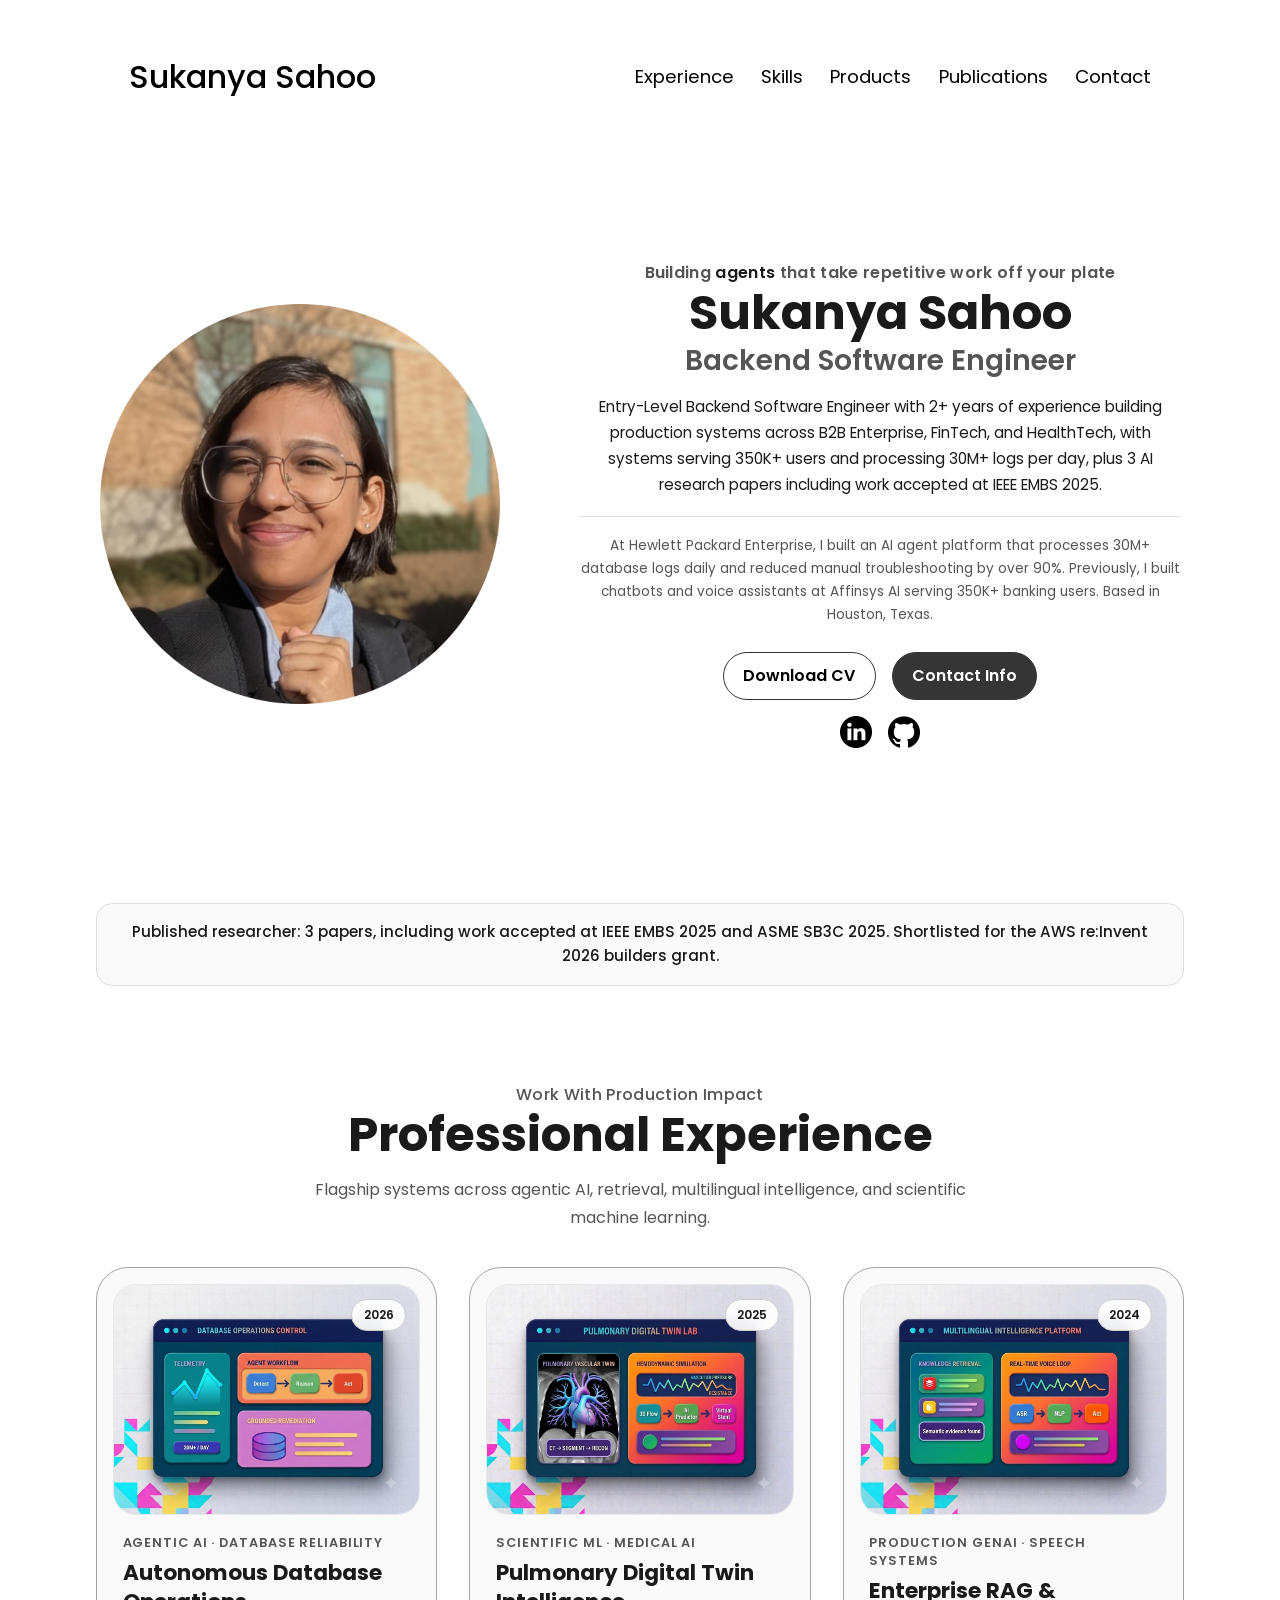
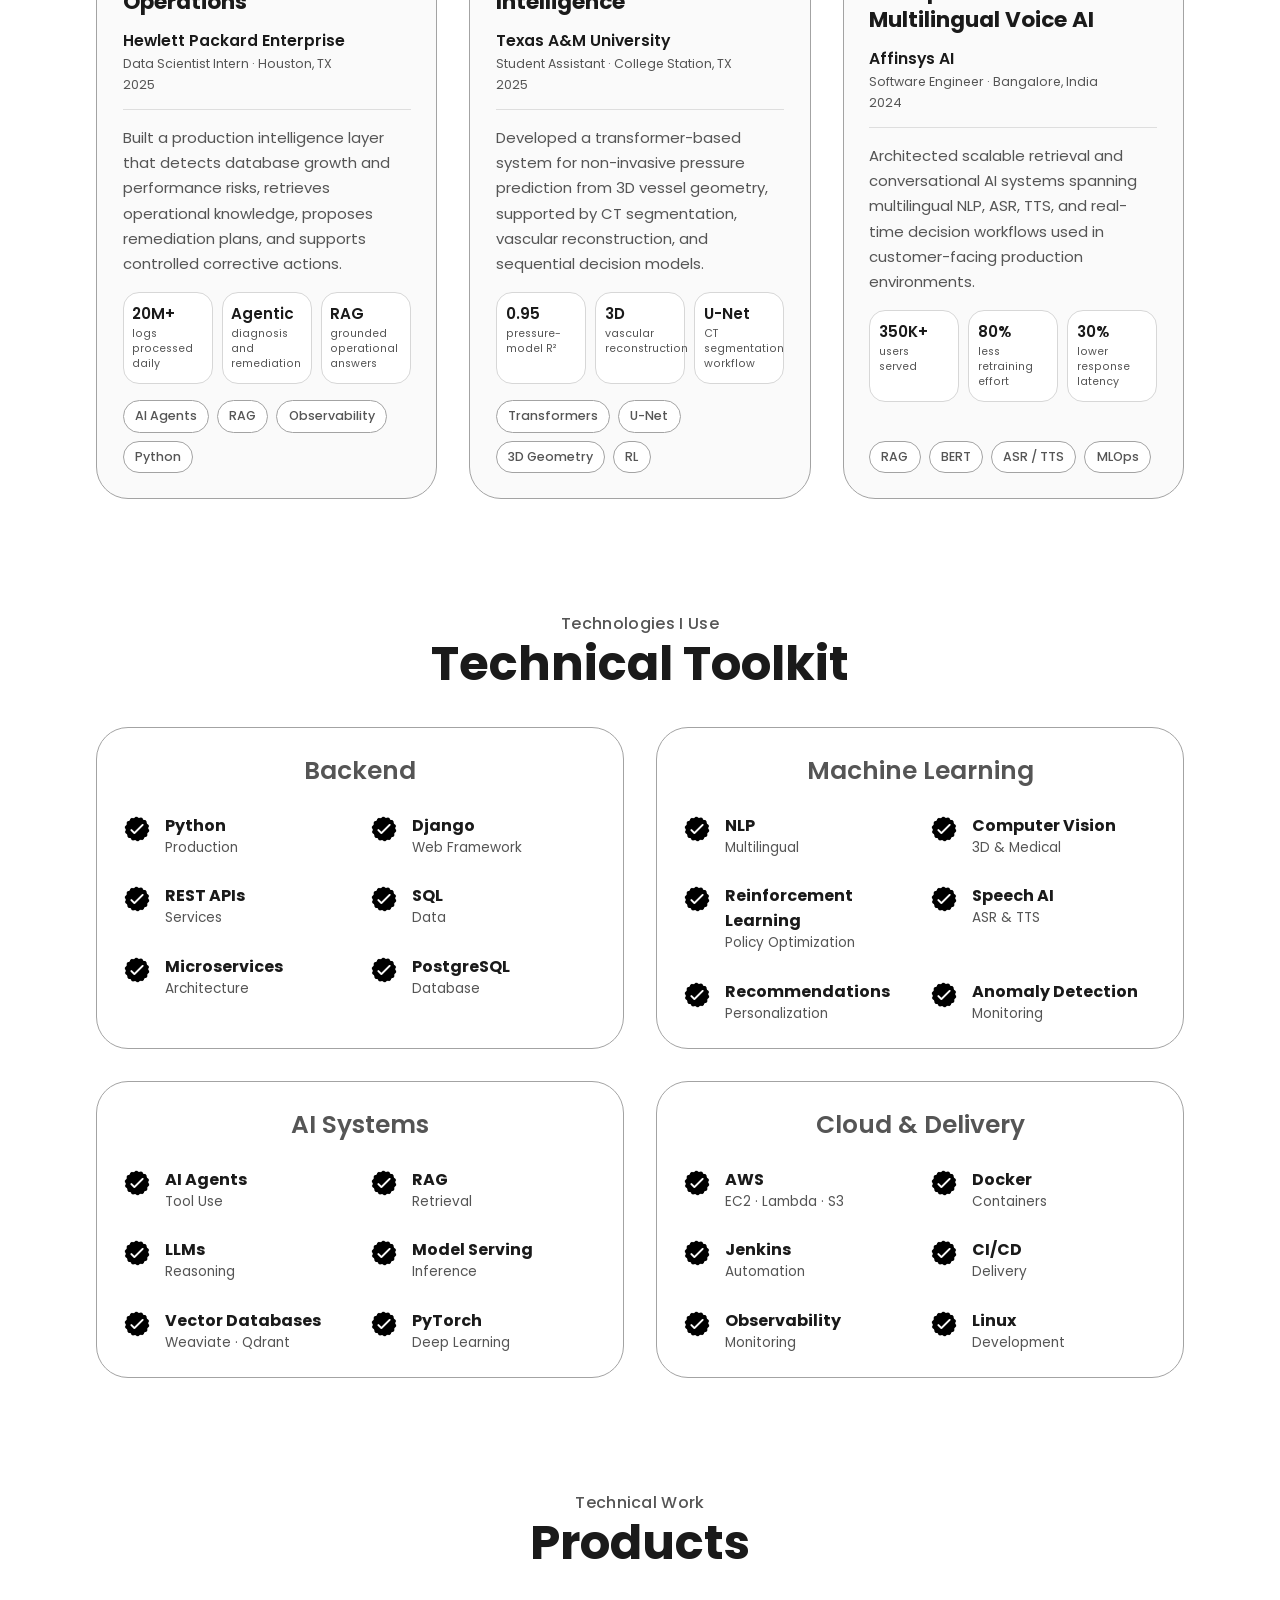
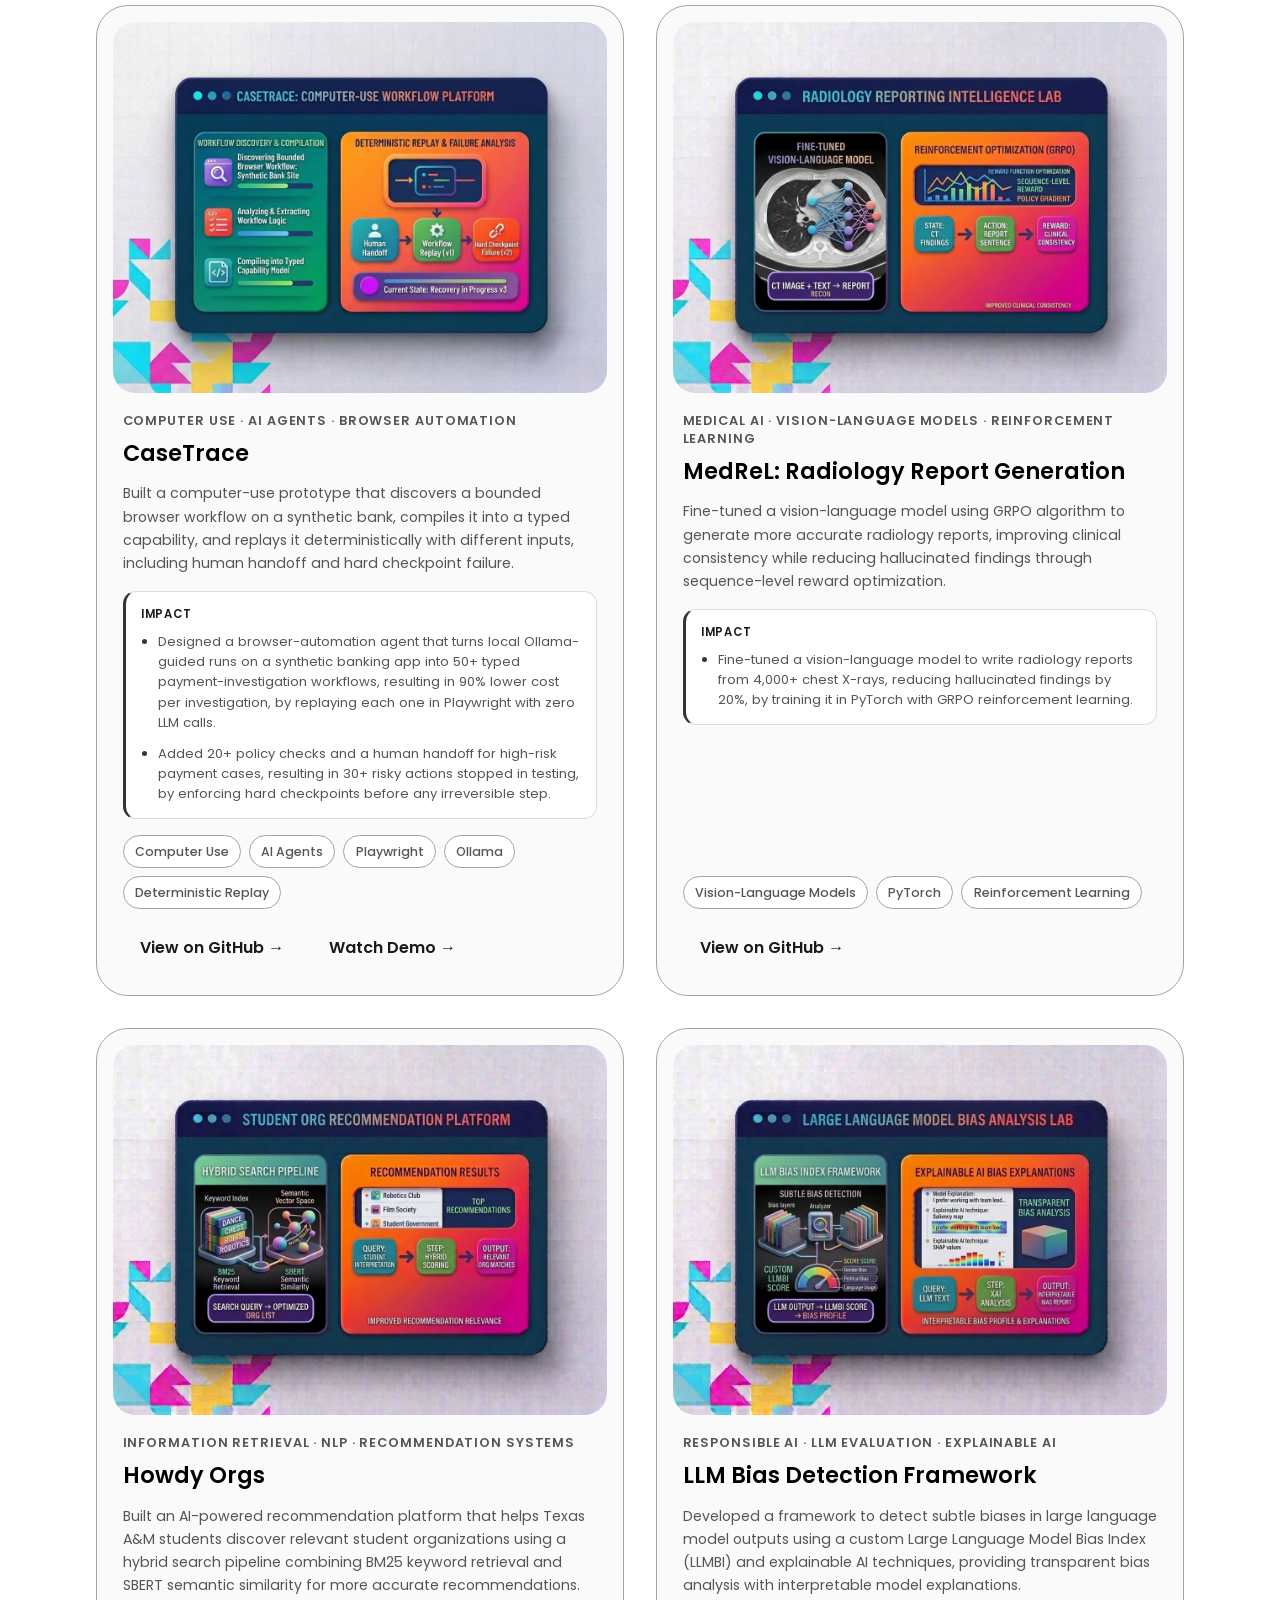
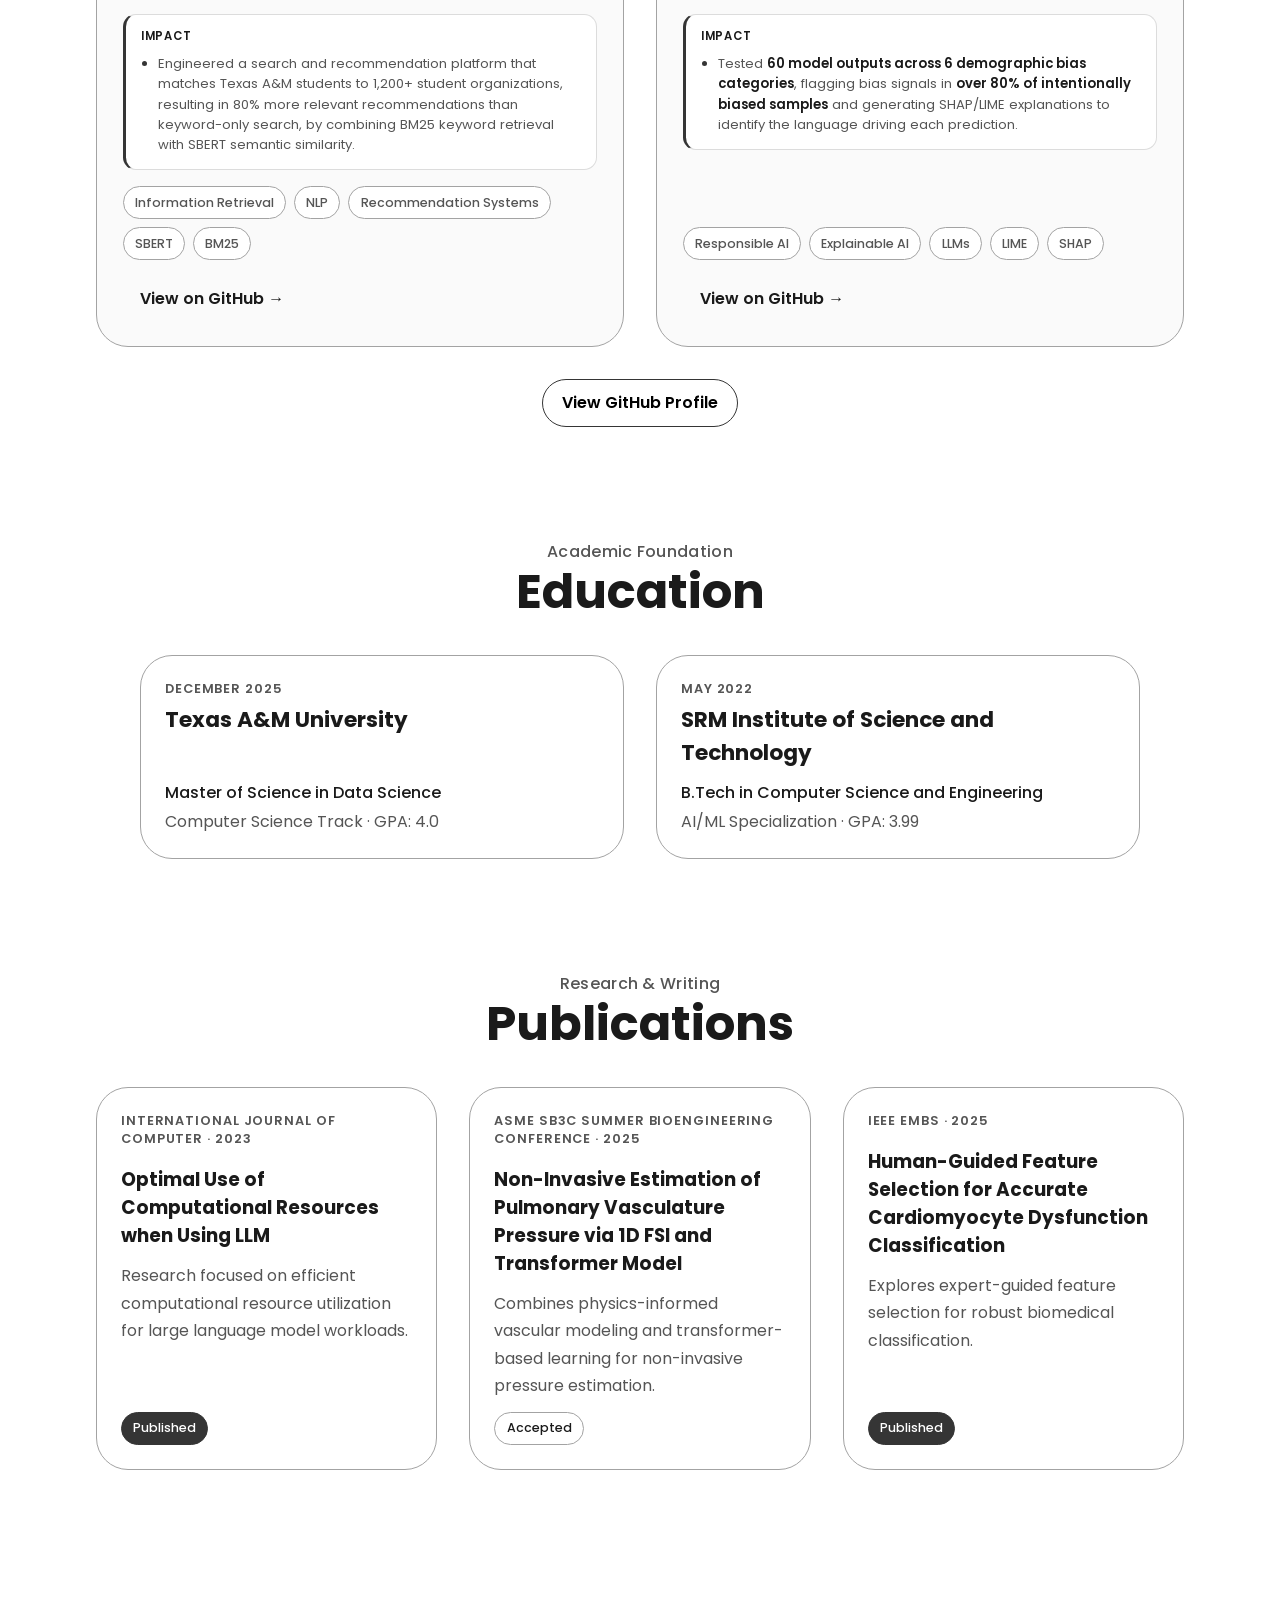
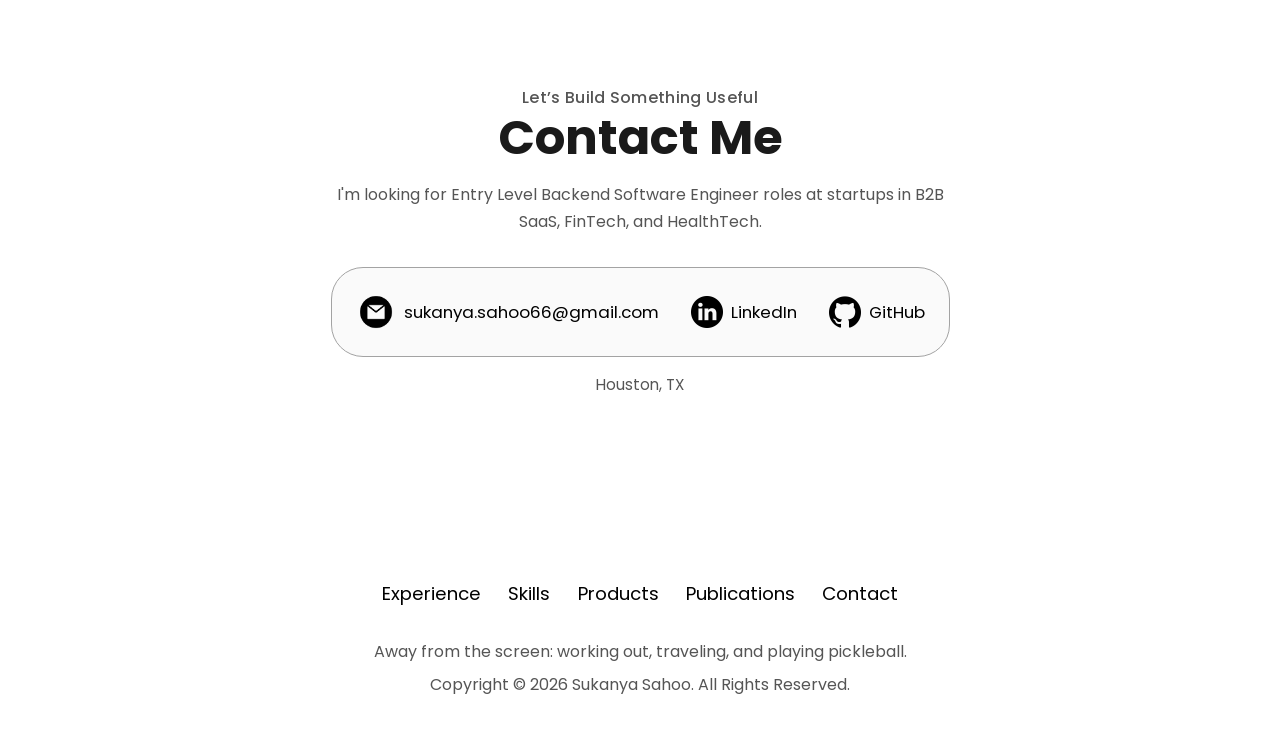
==== index.html @ 835f22d2 "chore: fixed alignment" ====
<!DOCTYPE html>
<html lang="en">
  <head>
    <meta charset="UTF-8" />
    <meta http-equiv="X-UA-Compatible" content="IE=edge" />
    <meta name="viewport" content="width=device-width, initial-scale=1.0" />
    <meta
      name="description"
      content="Sukanya Sahoo is a software and AI engineer building production machine learning, generative AI, speech, and data systems."
    />
    <title>Sukanya Sahoo | AI/ML Engineer</title>
    <link rel="stylesheet" href="style.css" />
    <link rel="stylesheet" href="mediaqueries.css" />
  </head>
  <body>
    <nav id="desktop-nav" aria-label="Primary navigation">
      <a class="logo" href="#profile" aria-label="Go to top">Sukanya Sahoo</a>
      <div>
        <ul class="nav-links">
          <li><a href="#experience">Experience</a></li>
          <li><a href="#skills">Skills</a></li>
          <li><a href="#products">Products</a></li>
          <li><a href="#publications">Publications</a></li>
          <li><a href="#contact">Contact</a></li>
        </ul>
      </div>
    </nav>

    <nav id="hamburger-nav" aria-label="Mobile navigation">
      <a class="logo" href="#profile" aria-label="Go to top">Sukanya Sahoo</a>
      <div class="hamburger-menu">
        <button
          class="hamburger-icon"
          type="button"
          onclick="toggleMenu()"
          aria-label="Toggle navigation menu"
          aria-expanded="false"
        >
          <span></span>
          <span></span>
          <span></span>
        </button>
        <ul class="menu-links">
          <li><a href="#experience" onclick="toggleMenu()">Experience</a></li>
          <li><a href="#skills" onclick="toggleMenu()">Skills</a></li>
          <li><a href="#products" onclick="toggleMenu()">Products</a></li>
          <li><a href="#publications" onclick="toggleMenu()">Publications</a></li>
          <li><a href="#contact" onclick="toggleMenu()">Contact</a></li>
        </ul>
      </div>
    </nav>

    <main>
      <section id="profile">
        <div class="section__pic-container hero-art-container">
          <img
            src="./assets/profile-visual.png"
            alt="Abstract software and artificial intelligence illustration"
            class="hero-art"
          />
        </div>
        <div class="section__text">
          <p class="section__text__p1">Building <strong>agents</strong> that take repetitive work off your plate</p>
          <h1 class="title">Sukanya Sahoo</h1>
          <p class="section__text__p2">Backend Software Engineer</p>
          <p class="hero-summary">
            Entry-Level Backend Software Engineer with 2+ years of experience 
            building production systems across B2B Enterprise, FinTech, and HealthTech, 
            with systems serving 350K+ users and processing 30M+ logs per day, 
            plus 3 AI research papers including work accepted at IEEE EMBS 2025.
          </p>
          <p class="hero-highlight">
            At Hewlett Packard Enterprise, I built an AI agent platform that
            processes 30M+ database logs daily and reduced manual troubleshooting
            by over 90%. Previously, I built chatbots and voice assistants at
            Affinsys AI serving 350K+ banking users. Based in Houston, Texas.
          </p>

          <div class="btn-container">
            <a class="btn btn-color-2" href="./Sukanya_Sahoo.md" download>Download CV</a>
            <a class="btn btn-color-1" href="#contact">Contact Info</a>
          </div>
          <div id="socials-container">
            <a
              href="https://www.linkedin.com/in/sukanya-sahoo"
              target="_blank"
              rel="noreferrer"
              aria-label="LinkedIn profile"
            >
              <img
                src="./assets/linkedin.png"
                alt=""
                class="icon"
              />
            </a>
            <a
              href="https://github.com/Sukanya41455"
              target="_blank"
              rel="noreferrer"
              aria-label="GitHub profile"
            >
              <img src="./assets/github.png" alt="" class="icon" />
            </a>
          </div>
        </div>
      </section>

      <a class="credibility-strip" href="#publications">
        Published researcher: 3 papers, including work accepted at IEEE EMBS 2025 and ASME SB3C 2025. Shortlisted for the AWS re:Invent 2026 builders grant.
      </a>

      <section id="experience" class="content-section">
        <p class="section__text__p1">Work With Production Impact</p>
        <h2 class="title">Professional Experience</h2>
        <p class="section-lead">
          Flagship systems across agentic AI, retrieval, multilingual intelligence,
          and scientific machine learning.
        </p>

        <div class="experience-grid">
          <article class="details-container color-container experience-showcase-card">
            <div class="experience-image-wrap">
              <img
                src="./assets/experience-agentic-ops.png"
                alt="Agentic database operations and observability illustration"
                class="experience-img"
              />
              <span class="experience-year">2026</span>
            </div>
            <div class="experience-card-content">
              <p class="eyebrow">Agentic AI · Database Reliability</p>
              <h3 class="experience-feature-title">Autonomous Database Operations</h3>
              <div class="role-line">
                <strong>Hewlett Packard Enterprise</strong>
                <span>Data Scientist Intern · Houston, TX</span>
                <span>2025</span>
              </div>
              <p class="experience-description">
                Built a production intelligence layer that detects database growth
                and performance risks, retrieves operational knowledge, proposes
                remediation plans, and supports controlled corrective actions.
              </p>
              <div class="metric-grid" aria-label="Key outcomes">
                <div><strong>20M+</strong><span>logs processed daily</span></div>
                <div><strong>Agentic</strong><span>diagnosis and remediation</span></div>
                <div><strong>RAG</strong><span>grounded operational answers</span></div>
              </div>
              <div class="tag-list experience-tags">
                <span>AI Agents</span><span>RAG</span><span>Observability</span><span>Python</span>
              </div>
            </div>
          </article>

          <article class="details-container color-container experience-showcase-card">
            <div class="experience-image-wrap">
              <img
                src="./assets/experience-medical-ai.png"
                alt="Transformer-based medical AI and vascular modeling illustration"
                class="experience-img"
              />
              <span class="experience-year">2025</span>
            </div>
            <div class="experience-card-content">
              <p class="eyebrow">Scientific ML · Medical AI</p>
              <h3 class="experience-feature-title">Pulmonary Digital Twin Intelligence</h3>
              <div class="role-line">
                <strong>Texas A&amp;M University</strong>
                <span>Student Assistant · College Station, TX</span>
                <span>2025</span>
              </div>
              <p class="experience-description">
                Developed a transformer-based system for non-invasive pressure
                prediction from 3D vessel geometry, supported by CT segmentation,
                vascular reconstruction, and sequential decision models.
              </p>
              <div class="metric-grid" aria-label="Key outcomes">
                <div><strong>0.95</strong><span>pressure-model R²</span></div>
                <div><strong>3D</strong><span>vascular reconstruction</span></div>
                <div><strong>U-Net</strong><span>CT segmentation workflow</span></div>
              </div>
              <div class="tag-list experience-tags">
                <span>Transformers</span><span>U-Net</span><span>3D Geometry</span><span>RL</span>
              </div>
            </div>
          </article>

          <article class="details-container color-container experience-showcase-card">
            <div class="experience-image-wrap">
              <img
                src="./assets/experience-rag-voice.png"
                alt="Enterprise retrieval and multilingual voice AI illustration"
                class="experience-img"
              />
              <span class="experience-year">2024</span>
            </div>
            <div class="experience-card-content">
              <p class="eyebrow">Production GenAI · Speech Systems</p>
              <h3 class="experience-feature-title">Enterprise RAG &amp; Multilingual Voice AI</h3>
              <div class="role-line">
                <strong>Affinsys AI</strong>
                <span>Software Engineer · Bangalore, India</span>
                <span>2024</span>
              </div>
              <p class="experience-description">
                Architected scalable retrieval and conversational AI systems spanning
                multilingual NLP, ASR, TTS, and real-time decision workflows used in
                customer-facing production environments.
              </p>
              <div class="metric-grid" aria-label="Key outcomes">
                <div><strong>350K+</strong><span>users served</span></div>
                <div><strong>80%</strong><span>less retraining effort</span></div>
                <div><strong>30%</strong><span>lower response latency</span></div>
              </div>
              <div class="tag-list experience-tags">
                <span>RAG</span><span>BERT</span><span>ASR / TTS</span><span>MLOps</span>
              </div>
            </div>
          </article>
        </div>
      </section>

      <section id="skills" class="content-section">
        <p class="section__text__p1">Technologies I Use</p>
        <h2 class="title">Technical Toolkit</h2>
        <div class="skills-grid">
          <div class="details-container skill-card">
            <h3 class="experience-sub-title">Backend</h3>
            <div class="article-container">
              <article><img src="./assets/checkmark.png" alt="" class="icon" /><div><h4>Python</h4><p>Production</p></div></article>
              <article><img src="./assets/checkmark.png" alt="" class="icon" /><div><h4>Django</h4><p>Web Framework</p></div></article>
              <article><img src="./assets/checkmark.png" alt="" class="icon" /><div><h4>REST APIs</h4><p>Services</p></div></article>
              <article><img src="./assets/checkmark.png" alt="" class="icon" /><div><h4>SQL</h4><p>Data</p></div></article>
              <article><img src="./assets/checkmark.png" alt="" class="icon" /><div><h4>Microservices</h4><p>Architecture</p></div></article>
              <article><img src="./assets/checkmark.png" alt="" class="icon" /><div><h4>PostgreSQL</h4><p>Database</p></div></article>
            </div>
          </div>

          <div class="details-container skill-card">
            <h3 class="experience-sub-title">Machine Learning</h3>
            <div class="article-container">
              <article><img src="./assets/checkmark.png" alt="" class="icon" /><div><h4>NLP</h4><p>Multilingual</p></div></article>
              <article><img src="./assets/checkmark.png" alt="" class="icon" /><div><h4>Computer Vision</h4><p>3D &amp; Medical</p></div></article>
              <article><img src="./assets/checkmark.png" alt="" class="icon" /><div><h4>Reinforcement Learning</h4><p>Policy Optimization</p></div></article>
              <article><img src="./assets/checkmark.png" alt="" class="icon" /><div><h4>Speech AI</h4><p>ASR &amp; TTS</p></div></article>
              <article><img src="./assets/checkmark.png" alt="" class="icon" /><div><h4>Recommendations</h4><p>Personalization</p></div></article>
              <article><img src="./assets/checkmark.png" alt="" class="icon" /><div><h4>Anomaly Detection</h4><p>Monitoring</p></div></article>
            </div>
          </div>

          <div class="details-container skill-card">
            <h3 class="experience-sub-title">AI Systems</h3>
            <div class="article-container">
              <article><img src="./assets/checkmark.png" alt="" class="icon" /><div><h4>AI Agents</h4><p>Tool Use</p></div></article>
              <article><img src="./assets/checkmark.png" alt="" class="icon" /><div><h4>RAG</h4><p>Retrieval</p></div></article>
              <article><img src="./assets/checkmark.png" alt="" class="icon" /><div><h4>LLMs</h4><p>Reasoning</p></div></article>
              <article><img src="./assets/checkmark.png" alt="" class="icon" /><div><h4>Model Serving</h4><p>Inference</p></div></article>
              <article><img src="./assets/checkmark.png" alt="" class="icon" /><div><h4>Vector Databases</h4><p>Weaviate &middot; Qdrant</p></div></article>
              <article><img src="./assets/checkmark.png" alt="" class="icon" /><div><h4>PyTorch</h4><p>Deep Learning</p></div></article>
            </div>
          </div>

          <div class="details-container skill-card">
            <h3 class="experience-sub-title">Cloud &amp; Delivery</h3>
            <div class="article-container">
              <article><img src="./assets/checkmark.png" alt="" class="icon" /><div><h4>AWS</h4><p>EC2 &middot; Lambda &middot; S3</p></div></article>
              <article><img src="./assets/checkmark.png" alt="" class="icon" /><div><h4>Docker</h4><p>Containers</p></div></article>
              <article><img src="./assets/checkmark.png" alt="" class="icon" /><div><h4>Jenkins</h4><p>Automation</p></div></article>
              <article><img src="./assets/checkmark.png" alt="" class="icon" /><div><h4>CI/CD</h4><p>Delivery</p></div></article>
              <article><img src="./assets/checkmark.png" alt="" class="icon" /><div><h4>Observability</h4><p>Monitoring</p></div></article>
              <article><img src="./assets/checkmark.png" alt="" class="icon" /><div><h4>Linux</h4><p>Development</p></div></article>
            </div>
          </div>
        </div>
      </section>

      <section id="products" class="content-section">
        <p class="section__text__p1">Technical Work</p>
        <h2 class="title">Products</h2>
        <div class="project-grid">
          <article class="details-container color-container project-card">
            <div class="project-image-wrap">
              <img
                src="./assets/project-casetrace.png"
                alt="CaseTrace computer-use discovery and deterministic replay"
                class="project-img"
              />
            </div>
            <div class="project-content">
              <p class="eyebrow">
                Computer Use · AI Agents · Browser Automation
              </p>

              <h3 class="experience-sub-title project-title">
                CaseTrace
              </h3>

              <p class="project-description">
                Built a computer-use prototype that discovers a bounded browser
                workflow on a synthetic bank, compiles it into a typed capability,
                and replays it deterministically with different inputs, including
                human handoff and hard checkpoint failure.
              </p>

              <div class="project-outcomes">
                <p class="project-outcomes-title">Impact</p>
                <ul>
                  <li class="project-outcome">
                    Designed a browser-automation agent that turns local Ollama-guided
                    runs on a synthetic banking app into 50+ typed
                    payment-investigation workflows, resulting in 90% lower cost per
                    investigation, by replaying each one in Playwright with zero LLM
                    calls.
                  </li>
                  <li class="project-outcome">
                    Added 20+ policy checks and a human handoff for high-risk payment
                    cases, resulting in 30+ risky actions stopped in testing, by
                    enforcing hard checkpoints before any irreversible step.
                  </li>
                </ul>
              </div>

              <div class="tag-list">
                <span>Computer Use</span>
                <span>AI Agents</span>
                <span>Playwright</span>
                <span>Ollama</span>
                <span>Deterministic Replay</span>
              </div>

              <div class="project-links">
                <a
                  href="https://github.com/Sukanya41455/CaseTrace"
                  target="_blank"
                  rel="noopener noreferrer"
                  class="project-btn"
                >
                  View on GitHub →
                </a>
                <a
                  href="https://youtu.be/XOfnZPyOLk8"
                  target="_blank"
                  rel="noopener noreferrer"
                  class="project-btn"
                >
                  Watch Demo →
                </a>
              </div>
            </div>
          </article>

          <article class="details-container color-container project-card">
            <div class="project-image-wrap">
            <img
              src="./assets/project-medrel.png"
              alt="MedReL radiology report generation"
              class="project-img"
            />
          </div>
            <div class="project-content">
            <p class="eyebrow">
              Medical AI · Vision-Language Models · Reinforcement Learning
            </p>

            <h3 class="experience-sub-title project-title">
              MedReL: Radiology Report Generation
            </h3>

            <p class="project-description">
              Fine-tuned a vision-language model using GRPO algorithm to generate more accurate radiology reports, improving
              clinical consistency while reducing hallucinated findings through
              sequence-level reward optimization.
            </p>

            <div class="project-outcomes">
              <p class="project-outcomes-title">Impact</p>
              <ul>
                <li class="project-outcome">
                  Fine-tuned a vision-language model to write radiology reports from
                  4,000+ chest X-rays, reducing hallucinated findings by 20%, by
                  training it in PyTorch with GRPO reinforcement learning.
                </li>
              </ul>
            </div>

            <div class="tag-list">
              <span>Vision-Language Models</span>
              <span>PyTorch</span>
              <span>Reinforcement Learning</span>
            </div>

            <div class="project-links">
              <a
                href="https://github.com/Sukanya41455/MedRel"
                target="_blank"
                rel="noopener noreferrer"
                class="project-btn"
              >
                View on GitHub →
              </a>
            </div>

          </div>

          </article>

          <article class="details-container color-container project-card">
            <div class="project-image-wrap">
              <img
                src="./assets/project-howdyorgs.png"
                alt="Howdy Orgs recommendation system illustration"
                class="project-img"
              />
            </div>

            <div class="project-content">
              <p class="eyebrow">Information Retrieval · NLP · Recommendation Systems</p>

              <h3 class="experience-sub-title project-title">
                Howdy Orgs
              </h3>

              <p class="project-description">
                Built an AI-powered recommendation platform that helps Texas A&M students
                discover relevant student organizations using a hybrid search pipeline
                combining BM25 keyword retrieval and SBERT semantic similarity for more
                accurate recommendations.
              </p>

              <div class="project-outcomes">
                <p class="project-outcomes-title">Impact</p>
                <ul>
                  <li class="project-outcome">
                    Engineered a search and recommendation platform that matches Texas
                    A&amp;M students to 1,200+ student organizations, resulting in 80%
                    more relevant recommendations than keyword-only search, by combining
                    BM25 keyword retrieval with SBERT semantic similarity.
                  </li>
                </ul>
              </div>

              <div class="tag-list">
                <span>Information Retrieval</span>
                <span>NLP</span>
                <span>Recommendation Systems</span>
                <span>SBERT</span>
                <span>BM25</span>
              </div>

              <div class="project-links">
              <a
                href="https://github.com/Sukanya41455/Howdy-Orgs"
                target="_blank"
                rel="noopener noreferrer"
                class="project-btn"
              >
                View on GitHub →
              </a>
            </div>
            </div>
          </article>

          <article class="details-container color-container project-card">
            <div class="project-image-wrap">
            <img
              src="./assets/project-llmbias.png"
              alt="LLM bias detection illustration"
              class="project-img"
            />
          </div>

          <div class="project-content">
            <p class="eyebrow">Responsible AI · LLM Evaluation · Explainable AI</p>

            <h3 class="experience-sub-title project-title">
              LLM Bias Detection Framework
            </h3>

            <p class="project-description">
              Developed a framework to detect subtle biases in large language model
              outputs using a custom Large Language Model Bias Index (LLMBI) and
              explainable AI techniques, providing transparent bias analysis with
              interpretable model explanations.
            </p>

            <div class="project-outcomes">
              <p class="project-outcomes-title">Impact</p>
              <ul>
                <li class="project-outcome">
                  Tested <strong>60 model outputs across 6 demographic bias categories</strong>,
                  flagging bias signals in <strong>over 80% of intentionally biased
                  samples</strong> and generating SHAP/LIME explanations to identify the
                  language driving each prediction.
                </li>
              </ul>
            </div>

            <div class="tag-list">
              <span>Responsible AI</span>
              <span>Explainable AI</span>
              <span>LLMs</span>
              <span>LIME</span>
              <span>SHAP</span>
            </div>
            <div class="project-links">
              <a
                href="https://github.com/Sukanya41455/detecting-unanticipated-bias-in-text"
                target="_blank"
                rel="noopener noreferrer"
                class="project-btn"
              >
                View on GitHub →
              </a>
            </div>
            </div>
          </article>
        </div>
        <div class="section-cta">
          <a
            class="btn btn-color-2 wide-btn"
            href="https://github.com/Sukanya41455"
            target="_blank"
            rel="noreferrer"
            >View GitHub Profile</a
          >
        </div>
      </section>

      <section id="education" class="content-section education-section">
        <p class="section__text__p1">Academic Foundation</p>
        <h2 class="title">Education</h2>
        <div class="education-grid">
          <article class="details-container education-card">
            <p class="eyebrow">December 2025</p>
            <h3>Texas A&amp;M University</h3>
            <p class="degree">Master of Science in Data Science</p>
            <p>Computer Science Track · GPA: 4.0</p>
          </article>
          <article class="details-container education-card">
            <p class="eyebrow">May 2022</p>
            <h3>SRM Institute of Science and Technology</h3>
            <p class="degree">B.Tech in Computer Science and Engineering</p>
            <p>AI/ML Specialization · GPA: 3.99</p>
          </article>
        </div>
      </section>

      <section id="publications" class="content-section">
        <p class="section__text__p1">Research &amp; Writing</p>
        <h2 class="title">Publications</h2>
        <div class="publication-grid">
          <article class="details-container publication-card">
            <p class="publication-venue">International Journal of Computer · 2023</p>
            <h3>Optimal Use of Computational Resources when Using LLM</h3>
            <p>
              Research focused on efficient computational resource utilization for
              large language model workloads.
            </p>
            <span class="status-badge published">Published</span>
          </article>
          <article class="details-container publication-card">
            <p class="publication-venue">ASME SB3C Summer Bioengineering Conference · 2025</p>
            <h3>
              Non-Invasive Estimation of Pulmonary Vasculature Pressure via 1D FSI
              and Transformer Model
            </h3>
            <p>
              Combines physics-informed vascular modeling and transformer-based
              learning for non-invasive pressure estimation.
            </p>
            <span class="status-badge">Accepted</span>
          </article>
          <article class="details-container publication-card">
            <p class="publication-venue">IEEE EMBS · 2025</p>
            <h3>
              Human-Guided Feature Selection for Accurate Cardiomyocyte Dysfunction
              Classification
            </h3>
            <p>
              Explores expert-guided feature selection for robust biomedical
              classification.
            </p>
            <a
              class="status-badge published"
              href="https://pubmed.ncbi.nlm.nih.gov/41019203/"
              target="_blank"
              rel="noopener noreferrer"
            >Published</a>
          </article>
        </div>
      </section>

      <section id="contact">
        <p class="section__text__p1">Let’s Build Something Useful</p>
        <h2 class="title">Contact Me</h2>
        <p class="contact-intro">
          I'm looking for Entry Level Backend Software Engineer roles 
          at startups in B2B SaaS, FinTech, and HealthTech.
        </p>
        <div class="contact-info-upper-container">
          <div class="contact-info-container">
            <img
              src="./assets/email.png"
              alt=""
              class="icon contact-icon email-icon"
            />
            <p><a href="mailto:sukanya.sahoo66@gmail.com">sukanya.sahoo66@gmail.com</a></p>
          </div>
          <div class="contact-info-container">
            <img
              src="./assets/linkedin.png"
              alt=""
              class="icon contact-icon"
            />
            <p>
              <a
                href="https://www.linkedin.com/in/sukanya-sahoo"
                target="_blank"
                rel="noreferrer"
                >LinkedIn</a
              >
            </p>
          </div>
          <div class="contact-info-container">
            <img
              src="./assets/github.png"
              alt=""
              class="icon contact-icon"
            />
            <p>
              <a href="https://github.com/Sukanya41455" target="_blank" rel="noreferrer"
                >GitHub</a
              >
            </p>
          </div>
        </div>
        <p class="location-line">Houston, TX</p>
      </section>
    </main>

    <footer>
      <nav aria-label="Footer navigation">
        <div class="nav-links-container">
          <ul class="nav-links">
            <li><a href="#experience">Experience</a></li>
            <li><a href="#skills">Skills</a></li>
            <li><a href="#products">Products</a></li>
            <li><a href="#publications">Publications</a></li>
            <li><a href="#contact">Contact</a></li>
          </ul>
        </div>
      </nav>
      <p class="footer-personal">
        Away from the screen: working out, traveling, and playing pickleball.
      </p>
      <p>Copyright &#169; <span id="current-year"></span> Sukanya Sahoo. All Rights Reserved.</p>
    </footer>
    <script src="script.js"></script>
  </body>
</html>
---- style.css ----
/* GENERAL */

@import url("https://fonts.googleapis.com/css2?family=Poppins:wght@300;400;500;600&display=swap");

:root {
  --text: rgb(26, 26, 26);
  --muted: rgb(85, 85, 85);
  --border: rgb(163, 163, 163);
  --surface: rgb(250, 250, 250);
  --dark: rgb(53, 53, 53);
}

* {
  margin: 0;
  padding: 0;
  box-sizing: border-box;
}

body {
  font-family: "Poppins", sans-serif;
  color: var(--text);
  background: white;
}

html {
  scroll-behavior: smooth;
  scroll-padding-top: 2rem;
}

p {
  color: var(--muted);
}

strong {
  color: var(--text);
  font-weight: 600;
}

/* TRANSITION */

a,
.btn {
  transition: all 300ms ease;
}

/* DESKTOP NAV */

nav,
.nav-links {
  display: flex;
}

nav {
  justify-content: space-around;
  align-items: center;
  height: 17vh;
}

.nav-links {
  gap: 1.7rem;
  list-style: none;
  font-size: 1.15rem;
}

a {
  color: black;
  text-decoration: none;
  text-decoration-color: white;
}

a:hover,
a:focus-visible {
  color: grey;
  text-decoration: underline;
  text-underline-offset: 0.7rem;
  text-decoration-color: rgb(181, 181, 181);
}

.logo {
  font-size: 2rem;
  font-weight: 500;
}

.logo:hover,
.logo:focus-visible {
  color: black;
  text-decoration: none;
}

/* HAMBURGER MENU */

#hamburger-nav {
  display: none;
}

.hamburger-menu {
  position: relative;
  display: inline-block;
}

.hamburger-icon {
  display: flex;
  flex-direction: column;
  justify-content: space-between;
  height: 24px;
  width: 30px;
  cursor: pointer;
  border: 0;
  background: transparent;
  padding: 0;
}

.hamburger-icon span {
  width: 100%;
  height: 2px;
  background-color: black;
  transition: all 0.3s ease-in-out;
}

.menu-links {
  position: absolute;
  top: calc(100% + 1rem);
  right: 0;
  z-index: 10;
  background-color: white;
  border-radius: 1rem;
  box-shadow: 0 0.8rem 2rem rgba(0, 0, 0, 0.08);
  width: max-content;
  max-height: 0;
  overflow: hidden;
  transition: all 0.3s ease-in-out;
  list-style: none;
}

.menu-links a {
  display: block;
  padding: 0.8rem 1.4rem;
  text-align: center;
  font-size: 1.15rem;
  color: black;
  text-decoration: none;
}

.menu-links.open {
  max-height: 32rem;
  padding: 0.5rem 0;
  border: 1px solid rgb(225, 225, 225);
}

.hamburger-icon.open span:first-child {
  transform: rotate(45deg) translate(10px, 5px);
}

.hamburger-icon.open span:nth-child(2) {
  opacity: 0;
}

.hamburger-icon.open span:last-child {
  transform: rotate(-45deg) translate(10px, -5px);
}

/* SECTIONS */

section {
  padding-top: 5rem;
  margin: 0 10rem;
  min-height: fit-content;
  position: relative;
}

.content-section {
  padding-bottom: 2rem;
}

.section__text__p1 {
  text-align: center;
  font-weight: 500;
  letter-spacing: 0.02em;
}

.title {
  font-size: 3rem;
  text-align: center;
  line-height: 1.15;
}

/* PROFILE SECTION */

#profile {
  display: flex;
  justify-content: center;
  gap: 5rem;
  min-height: 80vh;
  padding-top: 0;
}

.section__pic-container {
  display: flex;
  height: 400px;
  width: 400px;
  margin: auto 0;
}

.hero-art-container {
  align-items: center;
  justify-content: center;
}

.hero-art {
  display: block;
  width: 100%;
  height: 100%;
  object-fit: contain;
}

.section__text {
  align-self: center;
  text-align: center;
  max-width: 620px;
}

.section__text p {
  font-weight: 600;
}

.section__text__p2 {
  font-size: 1.75rem;
  margin-bottom: 0.75rem;
}

.hero-summary {
  max-width: 600px;
  margin: 0 auto 1.15rem;
  color: var(--text);
  font-size: 0.95rem;
  line-height: 1.7;
  font-weight: 400 !important;
  text-align: center;
}

.hero-highlight {
  max-width: 600px;
  margin: 0 auto 1.6rem;
  padding: 1.05rem 0 0;
  border: 0;
  border-top: 1px solid rgb(222, 222, 222);
  border-radius: 0;
  background: transparent;
  box-shadow: none;
  color: var(--muted);
  font-size: 0.85rem;
  font-weight: 400 !important;
  line-height: 1.7;
  text-align: center;
}

#socials-container {
  display: flex;
  justify-content: center;
  margin-top: 1rem;
  gap: 1rem;
}

#socials-container a {
  display: inline-flex;
}

#socials-container a:hover,
#socials-container a:focus-visible {
  transform: translateY(-2px);
  text-decoration: none;
}

/* ICONS */

.icon {
  cursor: pointer;
  height: 2rem;
  width: 2rem;
  object-fit: contain;
}

article .icon,
.contact-icon {
  cursor: default;
}

/* BUTTONS */

.btn-container {
  display: flex;
  justify-content: center;
  gap: 1rem;
}

.btn {
  display: inline-flex;
  align-items: center;
  justify-content: center;
  font-weight: 600;
  padding: 0.95rem 1.2rem;
  min-width: 8rem;
  border-radius: 2rem;
  border: var(--dark) 0.1rem solid;
  line-height: 1;
}

.btn:hover,
.btn:focus-visible {
  cursor: pointer;
  text-decoration: none;
}

.btn-color-1,
.btn-color-2:hover,
.btn-color-2:focus-visible {
  background: var(--dark);
  color: white;
}

.btn-color-1:hover,
.btn-color-1:focus-visible {
  background: black;
}

.btn-color-2 {
  background: none;
}

.wide-btn {
  min-width: 12rem;
}

/* CREDIBILITY STRIP */

.credibility-strip {
  display: block;
  width: calc(100% - 20rem);
  max-width: 1200px;
  margin: 0 auto 1rem;
  padding: 1rem 1.25rem;
  border: 1px solid rgb(222, 222, 222);
  border-radius: 1rem;
  background: var(--surface);
  color: var(--text);
  font-size: 0.95rem;
  font-weight: 500;
  line-height: 1.6;
  text-align: center;
}

.credibility-strip:hover,
.credibility-strip:focus-visible {
  color: var(--text);
  border-color: var(--border);
  text-decoration-color: var(--border);
}

.details-container {
  padding: 1.5rem;
  flex: 1;
  background: white;
  border-radius: 2rem;
  border: var(--border) 0.1rem solid;
  text-align: center;
}

/* EXPERIENCE SECTION */

.section-lead {
  max-width: 720px;
  margin: 0.9rem auto 0;
  text-align: center;
  line-height: 1.75;
}

.experience-grid {
  display: grid;
  grid-template-columns: repeat(3, minmax(0, 1fr));
  gap: 2rem;
  max-width: 1200px;
  margin: 2.2rem auto 0;
}

.experience-showcase-card {
  min-width: 0;
  padding: 1rem;
  overflow: hidden;
  text-align: left;
  display: flex;
  flex-direction: column;
}

.experience-showcase-card:hover,
.project-card:hover,
.publication-card:hover,
.education-card:hover {
  transform: translateY(-3px);
  box-shadow: 0 1rem 2.5rem rgba(0, 0, 0, 0.06);
  transition: transform 250ms ease, box-shadow 250ms ease;
}

.experience-image-wrap {
  position: relative;
  background: white;
  border-radius: 1.4rem;
  overflow: hidden;
  aspect-ratio: 4 / 3;
  display: flex;
  align-items: center;
  justify-content: center;
  border: 1px solid rgb(232, 232, 232);
}

.experience-img {
  width: 100%;
  height: 100%;
  object-fit: cover;
}

.experience-year {
  position: absolute;
  top: 0.85rem;
  right: 0.85rem;
  display: inline-flex;
  align-items: center;
  min-height: 2rem;
  padding: 0.35rem 0.7rem;
  border-radius: 999px;
  background: rgba(255, 255, 255, 0.92);
  border: 1px solid rgb(205, 205, 205);
  color: var(--text);
  font-size: 0.75rem;
  font-weight: 600;
  backdrop-filter: blur(6px);
}

.experience-card-content {
  padding: 1.2rem 0.6rem 0.55rem;
  display: flex;
  flex-direction: column;
  flex: 1;
}

.eyebrow,
.publication-venue {
  font-size: 0.8rem;
  font-weight: 600;
  text-transform: uppercase;
  letter-spacing: 0.07em;
  margin-bottom: 0.35rem;
}

.experience-feature-title {
  color: var(--text);
  font-size: 1.35rem;
  line-height: 1.35;
  margin-bottom: 0.8rem;
}

.role-line {
  display: grid;
  gap: 0.18rem;
  padding-bottom: 0.9rem;
  margin-bottom: 0.9rem;
  border-bottom: 1px solid rgb(222, 222, 222);
}

.role-line strong {
  font-size: 0.98rem;
}

.role-line span {
  color: var(--muted);
  font-size: 0.78rem;
  line-height: 1.5;
}

.experience-description {
  line-height: 1.7;
  margin-bottom: 1rem;
  font-size: 0.93rem;
}

.metric-grid {
  display: grid;
  grid-template-columns: repeat(3, minmax(0, 1fr));
  gap: 0.55rem;
  margin-bottom: 1rem;
}

.metric-grid div {
  min-width: 0;
  padding: 0.72rem 0.55rem;
  border: 1px solid rgb(215, 215, 215);
  border-radius: 1rem;
  background: white;
}

.metric-grid strong,
.metric-grid span {
  display: block;
}

.metric-grid strong {
  font-size: 0.95rem;
  line-height: 1.2;
  margin-bottom: 0.2rem;
}

.metric-grid span {
  color: var(--muted);
  font-size: 0.67rem;
  line-height: 1.4;
}

.experience-tags {
  margin-top: auto;
}

/* SKILLS SECTION */

.skills-grid {
  display: grid;
  grid-template-columns: repeat(2, minmax(0, 1fr));
  gap: 2rem;
  max-width: 1180px;
  margin: 2.2rem auto 0;
}

.skill-card {
  min-width: 0;
}

.experience-sub-title {
  color: var(--muted);
  font-weight: 600;
  font-size: 1.55rem;
  margin-bottom: 1.5rem;
}

.article-container {
  display: grid;
  grid-template-columns: repeat(2, minmax(0, 1fr));
  text-align: initial;
  gap: 1.6rem 1rem;
}

.skill-card article {
  display: flex;
  align-items: flex-start;
  gap: 0.75rem;
  min-width: 0;
}

.skill-card article h4 {
  font-size: 1rem;
}

.skill-card article p {
  font-size: 0.85rem;
}

/* PROJECTS SECTION */

.project-grid {
  display: grid;
  grid-template-columns: repeat(2, minmax(0, 1fr));
  gap: 2rem;
  max-width: 1200px;
  margin: 2.2rem auto 0;
}

.color-container {
  border-color: var(--border);
  background: var(--surface);
}

.project-card {
  padding: 1rem;
  overflow: hidden;
  text-align: left;
  display: flex;
  flex-direction: column;
}

.project-image-wrap {
  background: white;
  border-radius: 1.4rem;
  overflow: hidden;
  aspect-ratio: 4 / 3;
  display: flex;
  align-items: center;
  justify-content: center;
}

.project-img {
  width: 100%;
  height: 100%;
  object-fit: cover;
}

.project-image-wide {
  background: #061a2b;
  aspect-ratio: 16 / 9;
}

.project-image-wide .project-img {
  object-fit: cover;
}

.project-content {
  padding: 1.2rem 0.6rem 0.5rem;
  display: flex;
  flex-direction: column;
  flex: 1;
}

.project-title {
  margin: 0 0 0.8rem;
  color: black;
  font-size: 1.4rem;
}

.project-description {
  font-size: 0.88rem;
  line-height: 1.65;
  margin-bottom: 1rem;
}

.project-outcomes {
  margin-bottom: 1rem;
  padding: 0.85rem 0.95rem;
  border: 1px solid rgb(220, 220, 220);
  border-left: 3px solid var(--dark);
  border-radius: 0.8rem;
  background: white;
}

.project-outcomes-title {
  margin-bottom: 0.55rem;
  color: var(--text);
  font-size: 0.72rem;
  font-weight: 600;
  letter-spacing: 0.07em;
  text-transform: uppercase;
}

.project-outcomes ul {
  display: grid;
  gap: 0.65rem;
  padding-left: 1.1rem;
}

.project-outcome {
  color: var(--muted);
  font-size: 0.82rem;
  line-height: 1.55;
}

.project-outcome::marker {
  color: var(--dark);
}

.tag-list {
  display: flex;
  flex-wrap: wrap;
  gap: 0.5rem;
  margin-top: auto;
}

.tag-list span,
.status-badge {
  display: inline-flex;
  padding: 0.4rem 0.7rem;
  border: 1px solid var(--border);
  border-radius: 999px;
  color: var(--muted);
  font-size: 0.78rem;
  font-weight: 500;
  background: white;
}

.section-cta {
  display: flex;
  justify-content: center;
  margin-top: 2rem;
}

/* PUBLICATIONS */

.publication-grid {
  display: grid;
  grid-template-columns: repeat(3, minmax(0, 1fr));
  gap: 2rem;
  max-width: 1200px;
  margin: 2.2rem auto 0;
}

.publication-card {
  text-align: left;
  display: flex;
  flex-direction: column;
  gap: 0.8rem;
}

.publication-card h3 {
  font-size: 1.16rem;
  line-height: 1.5;
}

.publication-card p:not(.publication-venue) {
  line-height: 1.7;
}

.status-badge {
  width: fit-content;
  margin-top: auto;
  color: var(--text);
}

.status-badge.published {
  background: var(--dark);
  color: white;
  border-color: var(--dark);
}

/* EDUCATION */

.education-grid {
  display: grid;
  grid-template-columns: repeat(2, minmax(0, 1fr));
  gap: 2rem;
  max-width: 1000px;
  margin: 2.2rem auto 0;
}

.education-card {
  text-align: left;
}

.education-card h3 {
  font-size: 1.35rem;
  min-height: 2lh;
  margin-bottom: 0.7rem;
}

.education-card .degree {
  color: var(--text);
  font-weight: 500;
  margin-bottom: 0.25rem;
}

/* CONTACT */

#contact {
  display: flex;
  justify-content: center;
  flex-direction: column;
  min-height: 70vh;
  padding-bottom: 2rem;
}

.contact-intro {
  max-width: 650px;
  margin: 1rem auto 0;
  text-align: center;
  line-height: 1.7;
}

.contact-info-upper-container {
  display: flex;
  justify-content: center;
  border-radius: 2rem;
  border: var(--border) 0.1rem solid;
  background: var(--surface);
  margin: 2rem auto 1rem;
  padding: 0.5rem;
}

.contact-info-container {
  display: flex;
  align-items: center;
  justify-content: center;
  gap: 0.5rem;
  margin: 1rem;
}

.contact-info-container p {
  font-size: 1.05rem;
}

.email-icon {
  height: 2.5rem;
  width: 2.5rem;
}

.location-line {
  text-align: center;
  font-size: 0.95rem;
}

/* FOOTER SECTION */

footer {
  min-height: 24vh;
  margin: 0 1rem;
  padding-bottom: 2rem;
}

footer nav {
  height: auto;
  padding: 3rem 0 2rem;
}

footer p {
  text-align: center;
}

.footer-personal {
  margin-bottom: 0.5rem;
}

/* FOCUS */

:focus-visible {
  outline: 3px solid rgba(53, 53, 53, 0.35);
  outline-offset: 4px;
}


.project-links {
  margin-top: 1rem;
  display: flex;
  flex-wrap: wrap;
  gap: 0.6rem;
}

.project-btn {
  display: inline-block;
  padding: 0.65rem 1.1rem;
  border: 1px solid var(--border-color);
  border-radius: 999px;
  text-decoration: none;
  color: inherit;
  font-weight: 600;
  transition: all 0.2s ease;
}

.project-btn:hover {
  background: #111;
  color: #fff;
}
---- mediaqueries.css ----
@media screen and (max-width: 1400px) {
  section {
    margin: 0 6rem;
  }

  #profile {
    min-height: 78vh;
    margin-bottom: 3rem;
  }

  .credibility-strip {
    width: calc(100% - 12rem);
  }
}

@media screen and (max-width: 1200px) {
  #desktop-nav {
    display: none;
  }

  #hamburger-nav {
    display: flex;
    height: 13vh;
    padding: 0 6%;
    justify-content: space-between;
  }

  #profile {
    display: block;
  }

  #profile {
    min-height: auto;
    padding-top: 2rem;
  }

  .section__text {
    margin: 0 auto;
  }

  section {
    margin: 0 5%;
    padding-top: 4rem;
  }

  .section__pic-container {
    width: 300px;
    height: 300px;
    margin: 0 auto 2rem;
  }

  .credibility-strip {
    width: 90%;
  }

  .experience-grid,
  .project-grid,
  .publication-grid {
    grid-template-columns: repeat(2, minmax(0, 1fr));
  }
}

@media screen and (max-width: 900px) {
  .education-card h3 {
    min-height: auto;
  }

  .skills-grid,
  .education-grid,
  .experience-grid,
  .project-grid,
  .publication-grid {
    grid-template-columns: 1fr;
  }

  .two-column-list {
    grid-template-columns: 1fr;
  }

  .experience-heading {
    flex-direction: column;
    gap: 0.6rem;
  }

  .experience-meta {
    text-align: left;
  }

  .contact-info-upper-container {
    flex-wrap: wrap;
  }
}

@media screen and (max-width: 600px) {
  #hamburger-nav {
    height: 11vh;
  }

  .logo {
    font-size: 1.4rem;
  }

  #profile {
    margin-bottom: 1rem;
  }

  section {
    padding-top: 3.5rem;
  }

  .section__pic-container {
    width: auto;
    height: 62vw;
    max-height: 280px;
    justify-content: center;
  }

  .section__text__p2 {
    font-size: 1.25rem;
  }

  .title {
    font-size: 2.05rem;
  }

  .hero-summary {
    font-size: 0.95rem;
  }

  .hero-highlight {
    margin-bottom: 1.4rem;
    padding: 1rem 0 0;
    font-size: 0.88rem;
    line-height: 1.6;
  }

  .btn-container {
    flex-wrap: wrap;
  }

  .btn {
    width: 100%;
    max-width: 16rem;
  }

  .credibility-strip {
    padding: 0.9rem 1rem;
    font-size: 0.88rem;
  }

  .experience-showcase-card,
  .experience-card,
  .publication-card,
  .education-card {
    padding: 1.25rem;
  }

  .experience-sub-title {
    font-size: 1.25rem;
  }

  .article-container {
    grid-template-columns: 1fr;
  }

  .project-card {
    padding: 0.8rem;
  }

  .contact-info-upper-container {
    width: 100%;
    flex-direction: column;
    align-items: flex-start;
    padding: 0.7rem;
  }

  .contact-info-container {
    margin: 0.6rem;
  }

  .contact-info-container p,
  .nav-links li a {
    font-size: 0.95rem;
  }

  footer {
    min-height: auto;
  }

  footer nav {
    padding: 2rem 0;
  }

  footer .nav-links {
    flex-direction: column;
    gap: 0.5rem;
    text-align: center;
  }
}
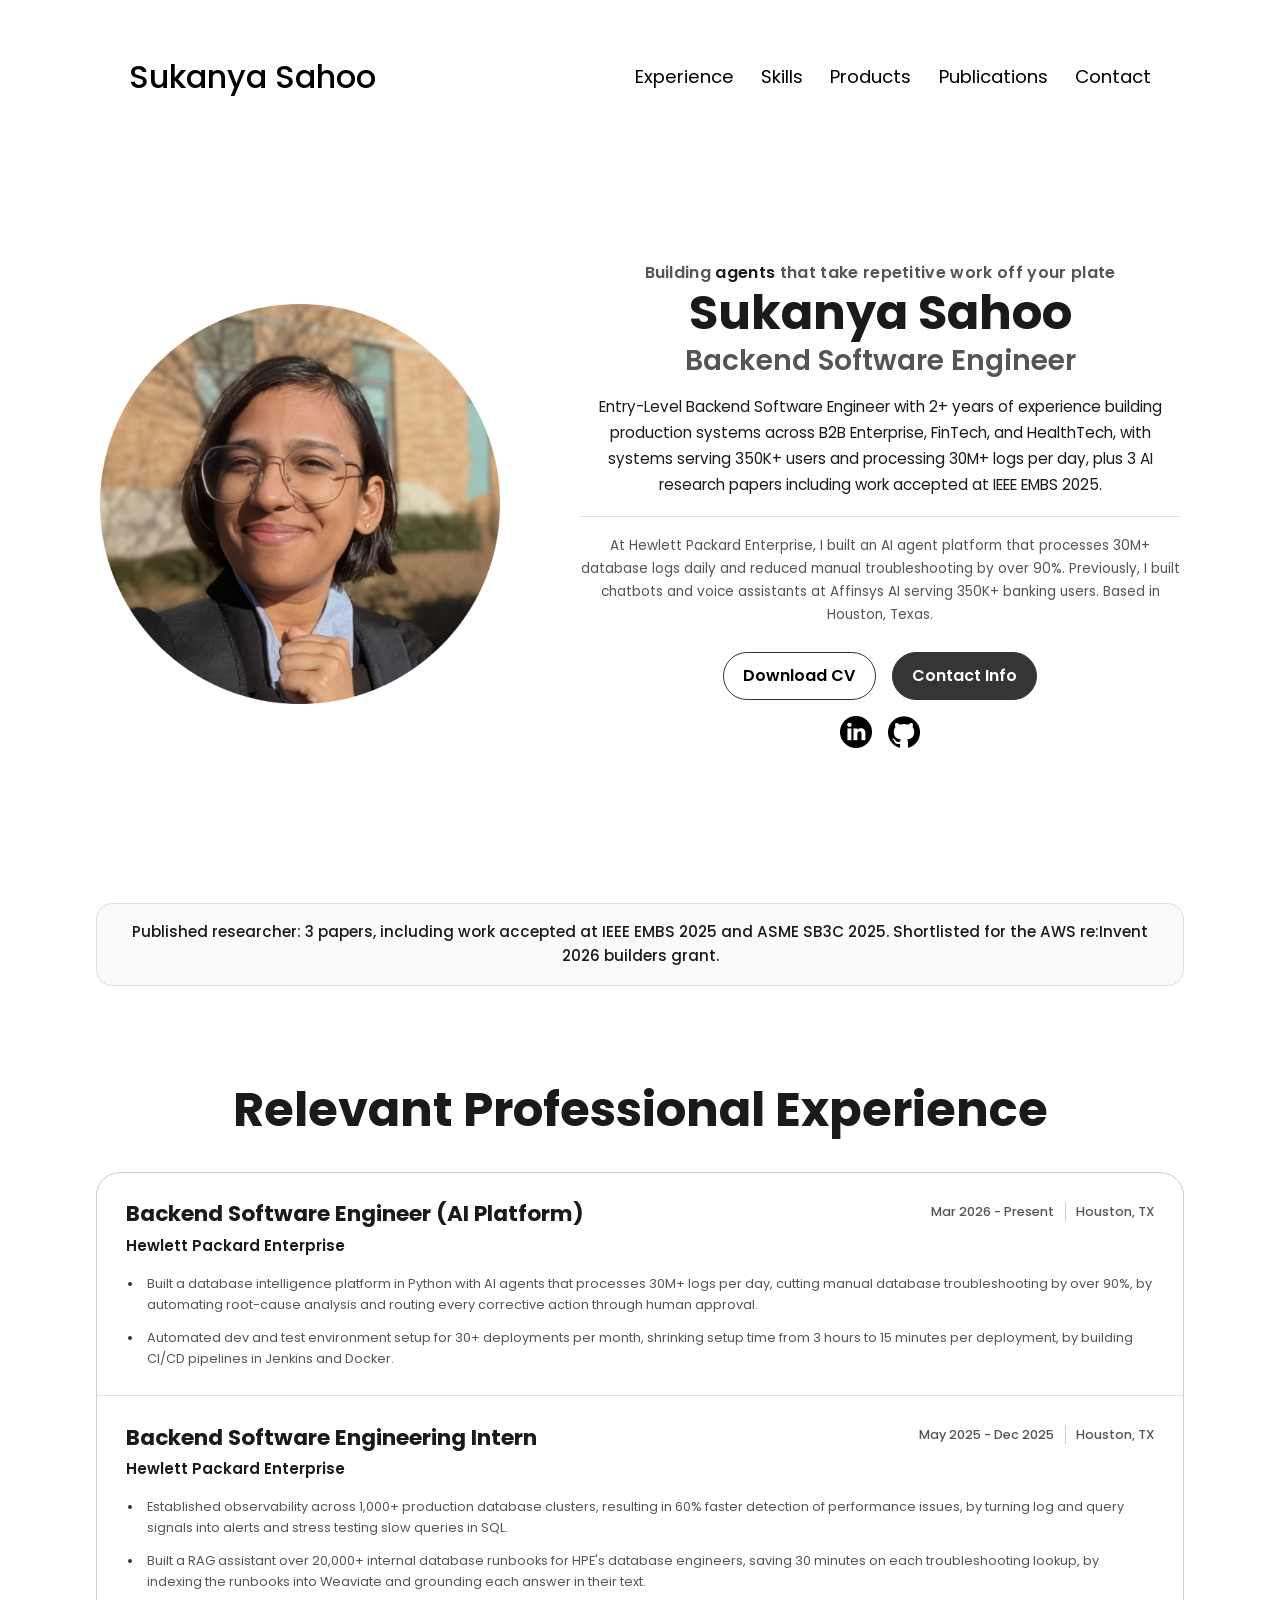
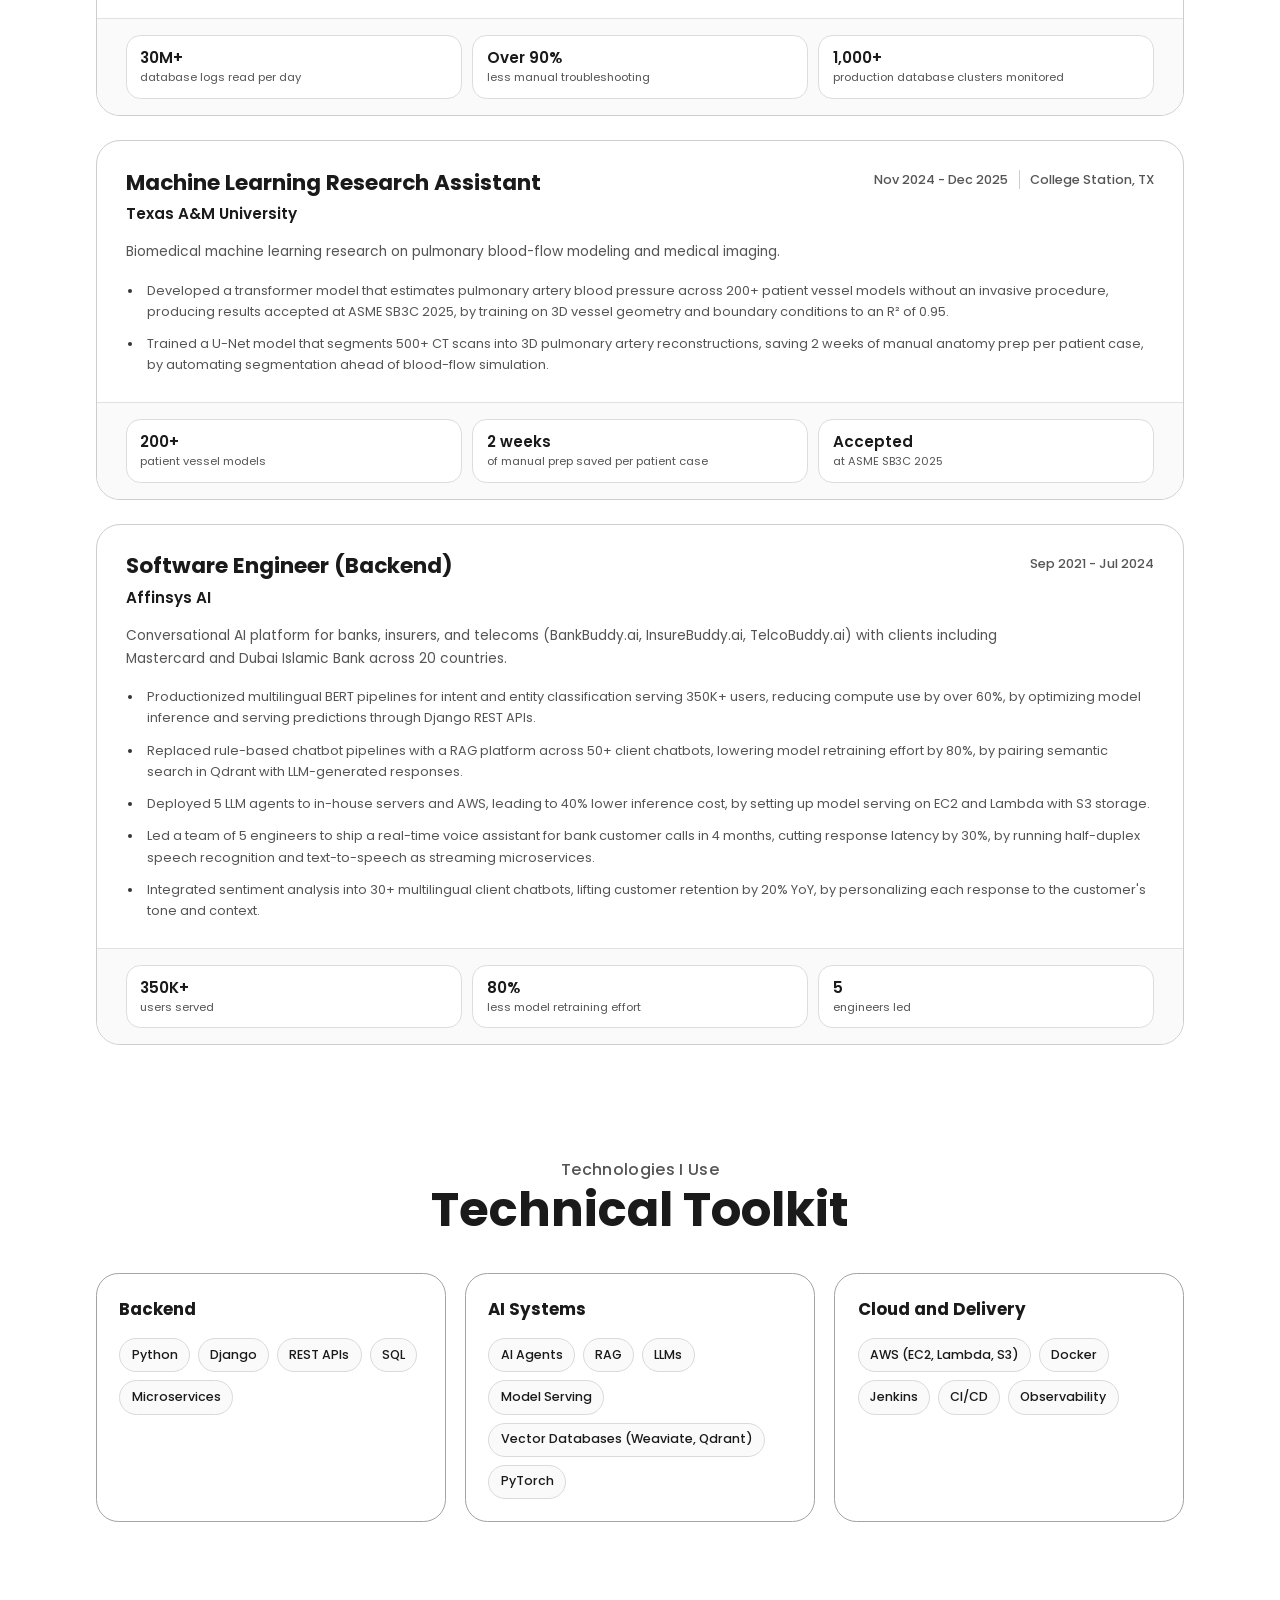
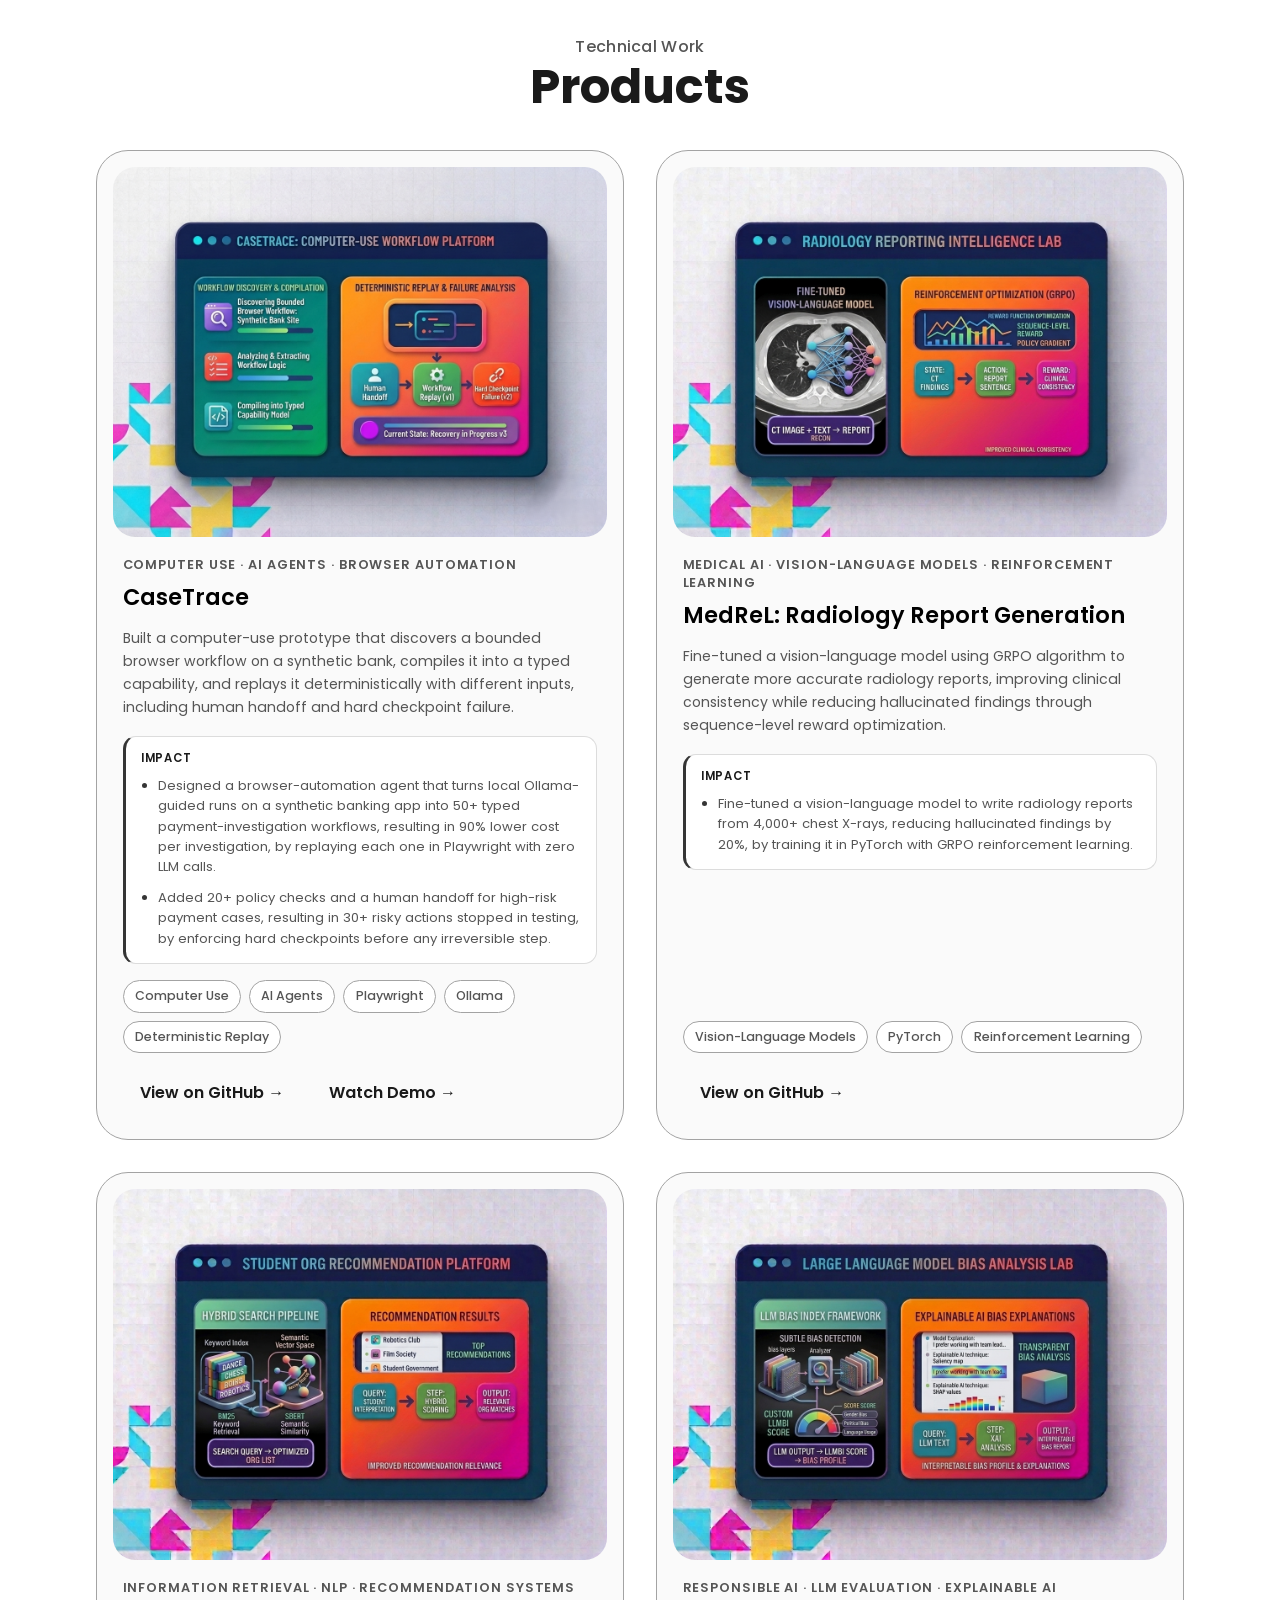
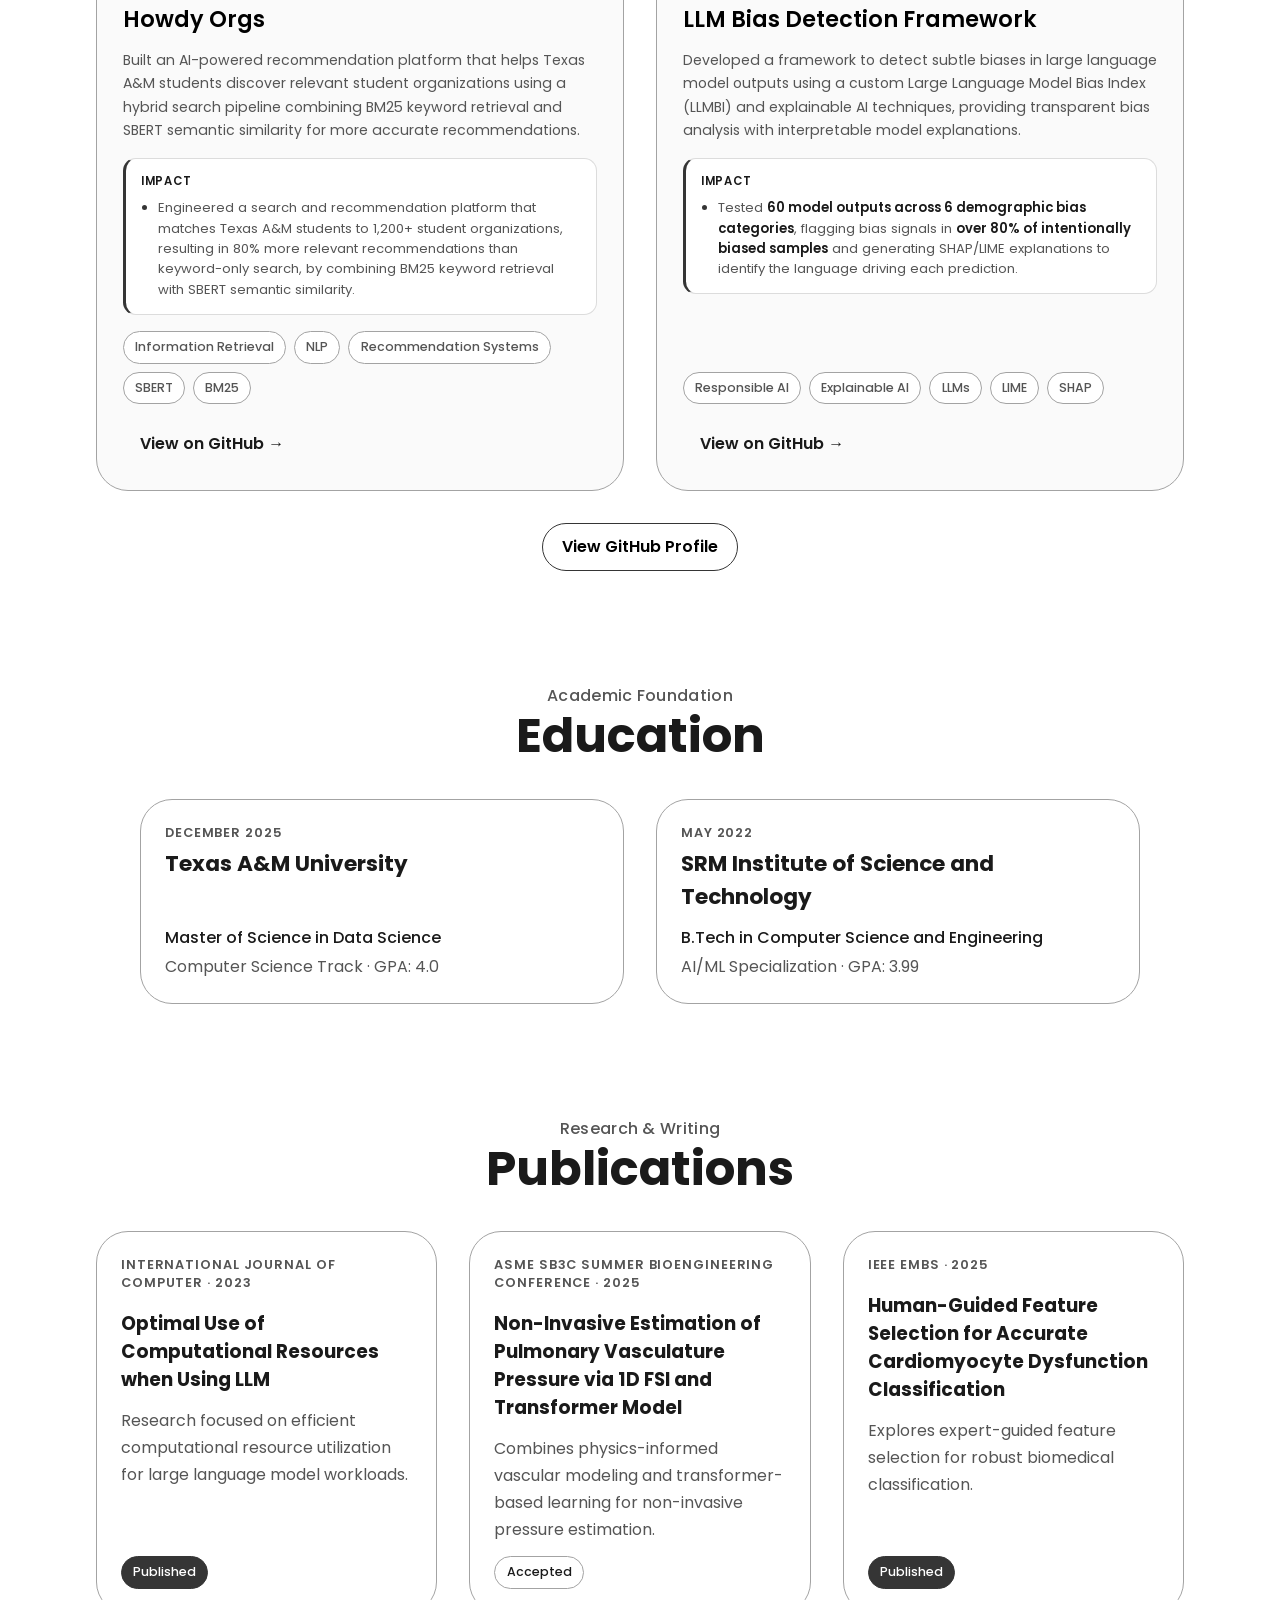
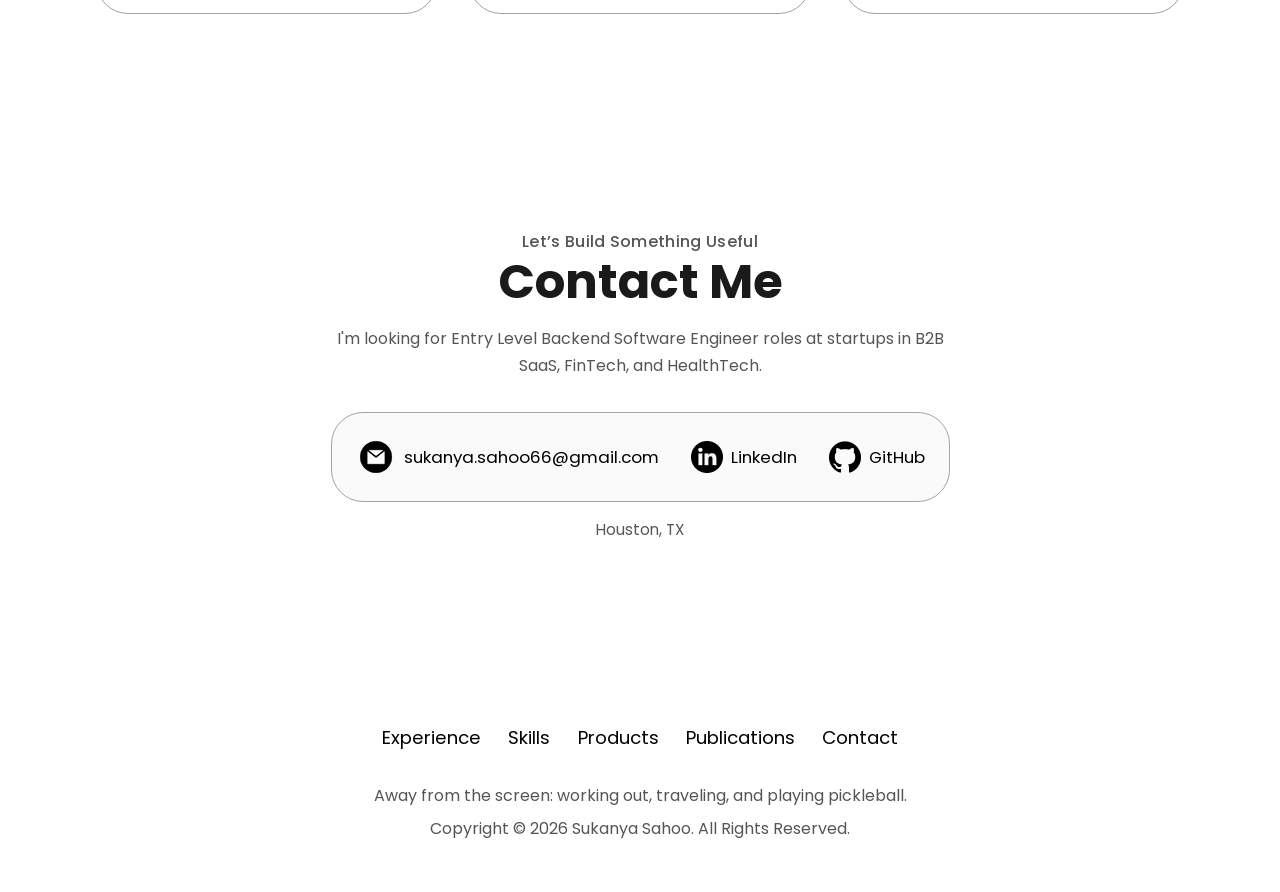
==== commit fe708924: "chore: added experiences" ====
--- a/index.html
+++ b/index.html
@@ -110,112 +110,201 @@
       </a>
 
       <section id="experience" class="content-section">
-        <p class="section__text__p1">Work With Production Impact</p>
-        <h2 class="title">Professional Experience</h2>
-        <p class="section-lead">
-          Flagship systems across agentic AI, retrieval, multilingual intelligence,
-          and scientific machine learning.
-        </p>
-
-        <div class="experience-grid">
-          <article class="details-container color-container experience-showcase-card">
-            <div class="experience-image-wrap">
-              <img
-                src="./assets/experience-agentic-ops.png"
-                alt="Agentic database operations and observability illustration"
-                class="experience-img"
-              />
-              <span class="experience-year">2026</span>
-            </div>
-            <div class="experience-card-content">
-              <p class="eyebrow">Agentic AI · Database Reliability</p>
-              <h3 class="experience-feature-title">Autonomous Database Operations</h3>
-              <div class="role-line">
-                <strong>Hewlett Packard Enterprise</strong>
-                <span>Data Scientist Intern · Houston, TX</span>
-                <span>2025</span>
-              </div>
-              <p class="experience-description">
-                Built a production intelligence layer that detects database growth
-                and performance risks, retrieves operational knowledge, proposes
-                remediation plans, and supports controlled corrective actions.
+        <h2 class="title">Relevant Professional Experience</h2>
+
+        <div class="experience-list">
+          <div class="company-experience-group">
+            <article class="details-container experience-role">
+              <header class="role-header">
+                <div class="role-identity">
+                  <h3 class="role-title">Backend Software Engineer (AI Platform)</h3>
+                  <p class="role-company">Hewlett Packard Enterprise</p>
+                </div>
+                <div class="role-meta">
+                  <time class="role-dates">Mar 2026 - Present</time>
+                  <span class="role-location">Houston, TX</span>
+                </div>
+              </header>
+              <ul class="experience-bullets">
+                <li class="experience-bullet">
+                  Built a database intelligence platform in Python with AI agents that
+                  processes 30M+ logs per day, cutting manual database troubleshooting
+                  by over 90%, by automating root-cause analysis and routing every
+                  corrective action through human approval.
+                </li>
+                <li class="experience-bullet">
+                  Automated dev and test environment setup for 30+ deployments per
+                  month, shrinking setup time from 3 hours to 15 minutes per deployment,
+                  by building CI/CD pipelines in Jenkins and Docker.
+                </li>
+              </ul>
+            </article>
+
+            <article class="details-container experience-role">
+              <header class="role-header">
+                <div class="role-identity">
+                  <h3 class="role-title">Backend Software Engineering Intern</h3>
+                  <p class="role-company">Hewlett Packard Enterprise</p>
+                </div>
+                <div class="role-meta">
+                  <time class="role-dates">May 2025 - Dec 2025</time>
+                  <span class="role-location">Houston, TX</span>
+                </div>
+              </header>
+              <ul class="experience-bullets">
+                <li class="experience-bullet">
+                  Established observability across 1,000+ production database clusters,
+                  resulting in 60% faster detection of performance issues, by turning
+                  log and query signals into alerts and stress testing slow queries in
+                  SQL.
+                </li>
+                <li class="experience-bullet">
+                  Built a RAG assistant over 20,000+ internal database runbooks for
+                  HPE's database engineers, saving 30 minutes on each troubleshooting
+                  lookup, by indexing the runbooks into Weaviate and grounding each
+                  answer in their text.
+                </li>
+              </ul>
+            </article>
+
+            <div
+              class="company-metrics"
+              data-company="Hewlett Packard Enterprise"
+              aria-label="Hewlett Packard Enterprise outcomes"
+            >
+              <div class="metric-tile">
+                <strong>30M+</strong>
+                <span>database logs read per day</span>
+              </div>
+              <div class="metric-tile">
+                <strong>Over 90%</strong>
+                <span>less manual troubleshooting</span>
+              </div>
+              <div class="metric-tile">
+                <strong>1,000+</strong>
+                <span>production database clusters monitored</span>
+              </div>
+            </div>
+          </div>
+
+          <div class="company-experience-group">
+            <article class="details-container experience-role">
+              <header class="role-header">
+                <div class="role-identity">
+                  <h3 class="role-title">Machine Learning Research Assistant</h3>
+                  <p class="role-company">Texas A&amp;M University</p>
+                </div>
+                <div class="role-meta">
+                  <time class="role-dates">Nov 2024 - Dec 2025</time>
+                  <span class="role-location">College Station, TX</span>
+                </div>
+              </header>
+              <p class="role-summary">
+                Biomedical machine learning research on pulmonary blood-flow modeling
+                and medical imaging.
               </p>
-              <div class="metric-grid" aria-label="Key outcomes">
-                <div><strong>20M+</strong><span>logs processed daily</span></div>
-                <div><strong>Agentic</strong><span>diagnosis and remediation</span></div>
-                <div><strong>RAG</strong><span>grounded operational answers</span></div>
-              </div>
-              <div class="tag-list experience-tags">
-                <span>AI Agents</span><span>RAG</span><span>Observability</span><span>Python</span>
-              </div>
-            </div>
-          </article>
-
-          <article class="details-container color-container experience-showcase-card">
-            <div class="experience-image-wrap">
-              <img
-                src="./assets/experience-medical-ai.png"
-                alt="Transformer-based medical AI and vascular modeling illustration"
-                class="experience-img"
-              />
-              <span class="experience-year">2025</span>
-            </div>
-            <div class="experience-card-content">
-              <p class="eyebrow">Scientific ML · Medical AI</p>
-              <h3 class="experience-feature-title">Pulmonary Digital Twin Intelligence</h3>
-              <div class="role-line">
-                <strong>Texas A&amp;M University</strong>
-                <span>Student Assistant · College Station, TX</span>
-                <span>2025</span>
-              </div>
-              <p class="experience-description">
-                Developed a transformer-based system for non-invasive pressure
-                prediction from 3D vessel geometry, supported by CT segmentation,
-                vascular reconstruction, and sequential decision models.
+              <ul class="experience-bullets">
+                <li class="experience-bullet">
+                  Developed a transformer model that estimates pulmonary artery blood
+                  pressure across 200+ patient vessel models without an invasive
+                  procedure, producing results accepted at ASME SB3C 2025, by training
+                  on 3D vessel geometry and boundary conditions to an R² of 0.95.
+                </li>
+                <li class="experience-bullet">
+                  Trained a U-Net model that segments 500+ CT scans into 3D pulmonary
+                  artery reconstructions, saving 2 weeks of manual anatomy prep per
+                  patient case, by automating segmentation ahead of blood-flow
+                  simulation.
+                </li>
+              </ul>
+            </article>
+
+            <div
+              class="company-metrics"
+              data-company="Texas A&amp;M University"
+              aria-label="Texas A&amp;M University outcomes"
+            >
+              <div class="metric-tile">
+                <strong>200+</strong>
+                <span>patient vessel models</span>
+              </div>
+              <div class="metric-tile">
+                <strong>2 weeks</strong>
+                <span>of manual prep saved per patient case</span>
+              </div>
+              <div class="metric-tile">
+                <strong>Accepted</strong>
+                <span>at ASME SB3C 2025</span>
+              </div>
+            </div>
+          </div>
+
+          <div class="company-experience-group">
+            <article class="details-container experience-role">
+              <header class="role-header">
+                <div class="role-identity">
+                  <h3 class="role-title">Software Engineer (Backend)</h3>
+                  <p class="role-company">Affinsys AI</p>
+                </div>
+                <div class="role-meta">
+                  <time class="role-dates">Sep 2021 - Jul 2024</time>
+                </div>
+              </header>
+              <p class="role-summary">
+                Conversational AI platform for banks, insurers, and telecoms
+                (BankBuddy.ai, InsureBuddy.ai, TelcoBuddy.ai) with clients including
+                Mastercard and Dubai Islamic Bank across 20 countries.
               </p>
-              <div class="metric-grid" aria-label="Key outcomes">
-                <div><strong>0.95</strong><span>pressure-model R²</span></div>
-                <div><strong>3D</strong><span>vascular reconstruction</span></div>
-                <div><strong>U-Net</strong><span>CT segmentation workflow</span></div>
-              </div>
-              <div class="tag-list experience-tags">
-                <span>Transformers</span><span>U-Net</span><span>3D Geometry</span><span>RL</span>
-              </div>
-            </div>
-          </article>
-
-          <article class="details-container color-container experience-showcase-card">
-            <div class="experience-image-wrap">
-              <img
-                src="./assets/experience-rag-voice.png"
-                alt="Enterprise retrieval and multilingual voice AI illustration"
-                class="experience-img"
-              />
-              <span class="experience-year">2024</span>
-            </div>
-            <div class="experience-card-content">
-              <p class="eyebrow">Production GenAI · Speech Systems</p>
-              <h3 class="experience-feature-title">Enterprise RAG &amp; Multilingual Voice AI</h3>
-              <div class="role-line">
-                <strong>Affinsys AI</strong>
-                <span>Software Engineer · Bangalore, India</span>
-                <span>2024</span>
-              </div>
-              <p class="experience-description">
-                Architected scalable retrieval and conversational AI systems spanning
-                multilingual NLP, ASR, TTS, and real-time decision workflows used in
-                customer-facing production environments.
-              </p>
-              <div class="metric-grid" aria-label="Key outcomes">
-                <div><strong>350K+</strong><span>users served</span></div>
-                <div><strong>80%</strong><span>less retraining effort</span></div>
-                <div><strong>30%</strong><span>lower response latency</span></div>
-              </div>
-              <div class="tag-list experience-tags">
-                <span>RAG</span><span>BERT</span><span>ASR / TTS</span><span>MLOps</span>
-              </div>
-            </div>
-          </article>
+              <ul class="experience-bullets">
+                <li class="experience-bullet">
+                  Productionized multilingual BERT pipelines for intent and entity
+                  classification serving 350K+ users, reducing compute use by over 60%,
+                  by optimizing model inference and serving predictions through Django
+                  REST APIs.
+                </li>
+                <li class="experience-bullet">
+                  Replaced rule-based chatbot pipelines with a RAG platform across 50+
+                  client chatbots, lowering model retraining effort by 80%, by pairing
+                  semantic search in Qdrant with LLM-generated responses.
+                </li>
+                <li class="experience-bullet">
+                  Deployed 5 LLM agents to in-house servers and AWS, leading to 40%
+                  lower inference cost, by setting up model serving on EC2 and Lambda
+                  with S3 storage.
+                </li>
+                <li class="experience-bullet">
+                  Led a team of 5 engineers to ship a real-time voice assistant for
+                  bank customer calls in 4 months, cutting response latency by 30%, by
+                  running half-duplex speech recognition and text-to-speech as
+                  streaming microservices.
+                </li>
+                <li class="experience-bullet">
+                  Integrated sentiment analysis into 30+ multilingual client chatbots,
+                  lifting customer retention by 20% YoY, by personalizing each response
+                  to the customer's tone and context.
+                </li>
+              </ul>
+            </article>
+
+            <div
+              class="company-metrics"
+              data-company="Affinsys AI"
+              aria-label="Affinsys AI outcomes"
+            >
+              <div class="metric-tile">
+                <strong>350K+</strong>
+                <span>users served</span>
+              </div>
+              <div class="metric-tile">
+                <strong>80%</strong>
+                <span>less model retraining effort</span>
+              </div>
+              <div class="metric-tile">
+                <strong>5</strong>
+                <span>engineers led</span>
+              </div>
+            </div>
+          </div>
         </div>
       </section>
 
@@ -224,51 +313,37 @@
         <h2 class="title">Technical Toolkit</h2>
         <div class="skills-grid">
           <div class="details-container skill-card">
-            <h3 class="experience-sub-title">Backend</h3>
-            <div class="article-container">
-              <article><img src="./assets/checkmark.png" alt="" class="icon" /><div><h4>Python</h4><p>Production</p></div></article>
-              <article><img src="./assets/checkmark.png" alt="" class="icon" /><div><h4>Django</h4><p>Web Framework</p></div></article>
-              <article><img src="./assets/checkmark.png" alt="" class="icon" /><div><h4>REST APIs</h4><p>Services</p></div></article>
-              <article><img src="./assets/checkmark.png" alt="" class="icon" /><div><h4>SQL</h4><p>Data</p></div></article>
-              <article><img src="./assets/checkmark.png" alt="" class="icon" /><div><h4>Microservices</h4><p>Architecture</p></div></article>
-              <article><img src="./assets/checkmark.png" alt="" class="icon" /><div><h4>PostgreSQL</h4><p>Database</p></div></article>
-            </div>
+            <h3>Backend</h3>
+            <ul class="skill-chip-list">
+              <li><h4>Python</h4></li>
+              <li><h4>Django</h4></li>
+              <li><h4>REST APIs</h4></li>
+              <li><h4>SQL</h4></li>
+              <li><h4>Microservices</h4></li>
+            </ul>
           </div>
 
           <div class="details-container skill-card">
-            <h3 class="experience-sub-title">Machine Learning</h3>
-            <div class="article-container">
-              <article><img src="./assets/checkmark.png" alt="" class="icon" /><div><h4>NLP</h4><p>Multilingual</p></div></article>
-              <article><img src="./assets/checkmark.png" alt="" class="icon" /><div><h4>Computer Vision</h4><p>3D &amp; Medical</p></div></article>
-              <article><img src="./assets/checkmark.png" alt="" class="icon" /><div><h4>Reinforcement Learning</h4><p>Policy Optimization</p></div></article>
-              <article><img src="./assets/checkmark.png" alt="" class="icon" /><div><h4>Speech AI</h4><p>ASR &amp; TTS</p></div></article>
-              <article><img src="./assets/checkmark.png" alt="" class="icon" /><div><h4>Recommendations</h4><p>Personalization</p></div></article>
-              <article><img src="./assets/checkmark.png" alt="" class="icon" /><div><h4>Anomaly Detection</h4><p>Monitoring</p></div></article>
-            </div>
+            <h3>AI Systems</h3>
+            <ul class="skill-chip-list">
+              <li><h4>AI Agents</h4></li>
+              <li><h4>RAG</h4></li>
+              <li><h4>LLMs</h4></li>
+              <li><h4>Model Serving</h4></li>
+              <li><h4>Vector Databases (Weaviate, Qdrant)</h4></li>
+              <li><h4>PyTorch</h4></li>
+            </ul>
           </div>
 
           <div class="details-container skill-card">
-            <h3 class="experience-sub-title">AI Systems</h3>
-            <div class="article-container">
-              <article><img src="./assets/checkmark.png" alt="" class="icon" /><div><h4>AI Agents</h4><p>Tool Use</p></div></article>
-              <article><img src="./assets/checkmark.png" alt="" class="icon" /><div><h4>RAG</h4><p>Retrieval</p></div></article>
-              <article><img src="./assets/checkmark.png" alt="" class="icon" /><div><h4>LLMs</h4><p>Reasoning</p></div></article>
-              <article><img src="./assets/checkmark.png" alt="" class="icon" /><div><h4>Model Serving</h4><p>Inference</p></div></article>
-              <article><img src="./assets/checkmark.png" alt="" class="icon" /><div><h4>Vector Databases</h4><p>Weaviate &middot; Qdrant</p></div></article>
-              <article><img src="./assets/checkmark.png" alt="" class="icon" /><div><h4>PyTorch</h4><p>Deep Learning</p></div></article>
-            </div>
-          </div>
-
-          <div class="details-container skill-card">
-            <h3 class="experience-sub-title">Cloud &amp; Delivery</h3>
-            <div class="article-container">
-              <article><img src="./assets/checkmark.png" alt="" class="icon" /><div><h4>AWS</h4><p>EC2 &middot; Lambda &middot; S3</p></div></article>
-              <article><img src="./assets/checkmark.png" alt="" class="icon" /><div><h4>Docker</h4><p>Containers</p></div></article>
-              <article><img src="./assets/checkmark.png" alt="" class="icon" /><div><h4>Jenkins</h4><p>Automation</p></div></article>
-              <article><img src="./assets/checkmark.png" alt="" class="icon" /><div><h4>CI/CD</h4><p>Delivery</p></div></article>
-              <article><img src="./assets/checkmark.png" alt="" class="icon" /><div><h4>Observability</h4><p>Monitoring</p></div></article>
-              <article><img src="./assets/checkmark.png" alt="" class="icon" /><div><h4>Linux</h4><p>Development</p></div></article>
-            </div>
+            <h3>Cloud and Delivery</h3>
+            <ul class="skill-chip-list">
+              <li><h4>AWS (EC2, Lambda, S3)</h4></li>
+              <li><h4>Docker</h4></li>
+              <li><h4>Jenkins</h4></li>
+              <li><h4>CI/CD</h4></li>
+              <li><h4>Observability</h4></li>
+            </ul>
           </div>
         </div>
       </section>
--- a/style.css
+++ b/style.css
@@ -367,198 +367,205 @@
 
 /* EXPERIENCE SECTION */
 
-.section-lead {
-  max-width: 720px;
-  margin: 0.9rem auto 0;
-  text-align: center;
-  line-height: 1.75;
-}
-
-.experience-grid {
+.experience-list {
   display: grid;
-  grid-template-columns: repeat(3, minmax(0, 1fr));
-  gap: 2rem;
-  max-width: 1200px;
+  gap: 1.5rem;
+  max-width: 1120px;
   margin: 2.2rem auto 0;
 }
 
-.experience-showcase-card {
+.company-experience-group {
   min-width: 0;
-  padding: 1rem;
   overflow: hidden;
-  text-align: left;
-  display: flex;
-  flex-direction: column;
-}
-
-.experience-showcase-card:hover,
+  border: 1px solid rgb(205, 205, 205);
+  border-radius: 1.5rem;
+  background: white;
+  transition: border-color 250ms ease, box-shadow 250ms ease;
+}
+
+.company-experience-group:hover,
 .project-card:hover,
 .publication-card:hover,
 .education-card:hover {
-  transform: translateY(-3px);
+  border-color: var(--border);
   box-shadow: 0 1rem 2.5rem rgba(0, 0, 0, 0.06);
-  transition: transform 250ms ease, box-shadow 250ms ease;
-}
-
-.experience-image-wrap {
-  position: relative;
+}
+
+.experience-role {
+  min-width: 0;
+  padding: 1.65rem 1.8rem;
+  border: 0;
+  border-radius: 0;
+  background: transparent;
+  text-align: left;
+}
+
+.experience-role + .experience-role {
+  border-top: 1px solid rgb(225, 225, 225);
+}
+
+.role-header {
+  display: flex;
+  align-items: flex-start;
+  justify-content: space-between;
+  gap: 1.5rem;
+}
+
+.role-identity {
+  min-width: 0;
+}
+
+.role-title {
+  margin-bottom: 0.35rem;
+  color: var(--text);
+  font-size: 1.35rem;
+  line-height: 1.35;
+}
+
+.role-company {
+  color: var(--text);
+  font-size: 0.95rem;
+  font-weight: 600;
+}
+
+.role-meta {
+  display: flex;
+  flex-shrink: 0;
+  align-items: center;
+  gap: 0.65rem;
+  padding-top: 0.15rem;
+  color: var(--muted);
+  font-size: 0.8rem;
+  font-weight: 500;
+  line-height: 1.5;
+  text-align: right;
+}
+
+.role-location {
+  padding-left: 0.65rem;
+  border-left: 1px solid rgb(205, 205, 205);
+}
+
+.role-summary {
+  max-width: 920px;
+  margin-top: 1rem;
+  font-size: 0.86rem;
+  line-height: 1.65;
+}
+
+.experience-bullets {
+  display: grid;
+  gap: 0.7rem;
+  margin: 1rem 0 0 1.1rem;
+  color: var(--muted);
+  font-size: 0.8rem;
+  line-height: 1.65;
+}
+
+.experience-bullets li {
+  padding-left: 0.2rem;
+}
+
+.experience-bullets li::marker {
+  color: var(--dark);
+}
+
+.company-metrics {
+  display: grid;
+  grid-template-columns: repeat(3, minmax(0, 1fr));
+  gap: 0.65rem;
+  padding: 1rem 1.8rem;
+  border-top: 1px solid rgb(225, 225, 225);
+  background: var(--surface);
+}
+
+.metric-tile {
+  min-width: 0;
+  padding: 0.75rem 0.85rem;
+  border: 1px solid rgb(220, 220, 220);
+  border-radius: 0.9rem;
   background: white;
+  text-align: left;
+}
+
+.metric-tile strong,
+.metric-tile span {
+  display: block;
+}
+
+.metric-tile strong {
+  margin-bottom: 0.2rem;
+  font-size: 0.95rem;
+  line-height: 1.25;
+}
+
+.metric-tile span {
+  color: var(--muted);
+  font-size: 0.7rem;
+  line-height: 1.4;
+}
+
+.eyebrow,
+.publication-venue {
+  margin-bottom: 0.35rem;
+  font-size: 0.8rem;
+  font-weight: 600;
+  letter-spacing: 0.07em;
+  text-transform: uppercase;
+}
+
+/* SKILLS SECTION */
+
+.skills-grid {
+  display: grid;
+  grid-template-columns: repeat(3, minmax(0, 1fr));
+  gap: 1.2rem;
+  max-width: 1120px;
+  margin: 2.2rem auto 0;
+}
+
+.skill-card {
+  min-width: 0;
+  padding: 1.4rem;
   border-radius: 1.4rem;
-  overflow: hidden;
-  aspect-ratio: 4 / 3;
-  display: flex;
-  align-items: center;
-  justify-content: center;
-  border: 1px solid rgb(232, 232, 232);
-}
-
-.experience-img {
-  width: 100%;
-  height: 100%;
-  object-fit: cover;
-}
-
-.experience-year {
-  position: absolute;
-  top: 0.85rem;
-  right: 0.85rem;
+  text-align: left;
+}
+
+.skill-card h3 {
+  margin-bottom: 1rem;
+  color: var(--text);
+  font-size: 1.05rem;
+}
+
+.skill-chip-list {
+  display: flex;
+  flex-wrap: wrap;
+  gap: 0.5rem;
+  list-style: none;
+}
+
+.skill-chip-list li {
   display: inline-flex;
   align-items: center;
-  min-height: 2rem;
-  padding: 0.35rem 0.7rem;
+  min-width: 0;
+  padding: 0.48rem 0.7rem;
+  border: 1px solid rgb(218, 218, 218);
   border-radius: 999px;
-  background: rgba(255, 255, 255, 0.92);
-  border: 1px solid rgb(205, 205, 205);
-  color: var(--text);
-  font-size: 0.75rem;
+  background: var(--surface);
+}
+
+.skill-chip-list h4 {
+  color: var(--text);
+  font-size: 0.78rem;
+  font-weight: 500;
+  line-height: 1.35;
+}
+
+.experience-sub-title {
+  margin-bottom: 1.5rem;
+  color: var(--muted);
+  font-size: 1.55rem;
   font-weight: 600;
-  backdrop-filter: blur(6px);
-}
-
-.experience-card-content {
-  padding: 1.2rem 0.6rem 0.55rem;
-  display: flex;
-  flex-direction: column;
-  flex: 1;
-}
-
-.eyebrow,
-.publication-venue {
-  font-size: 0.8rem;
-  font-weight: 600;
-  text-transform: uppercase;
-  letter-spacing: 0.07em;
-  margin-bottom: 0.35rem;
-}
-
-.experience-feature-title {
-  color: var(--text);
-  font-size: 1.35rem;
-  line-height: 1.35;
-  margin-bottom: 0.8rem;
-}
-
-.role-line {
-  display: grid;
-  gap: 0.18rem;
-  padding-bottom: 0.9rem;
-  margin-bottom: 0.9rem;
-  border-bottom: 1px solid rgb(222, 222, 222);
-}
-
-.role-line strong {
-  font-size: 0.98rem;
-}
-
-.role-line span {
-  color: var(--muted);
-  font-size: 0.78rem;
-  line-height: 1.5;
-}
-
-.experience-description {
-  line-height: 1.7;
-  margin-bottom: 1rem;
-  font-size: 0.93rem;
-}
-
-.metric-grid {
-  display: grid;
-  grid-template-columns: repeat(3, minmax(0, 1fr));
-  gap: 0.55rem;
-  margin-bottom: 1rem;
-}
-
-.metric-grid div {
-  min-width: 0;
-  padding: 0.72rem 0.55rem;
-  border: 1px solid rgb(215, 215, 215);
-  border-radius: 1rem;
-  background: white;
-}
-
-.metric-grid strong,
-.metric-grid span {
-  display: block;
-}
-
-.metric-grid strong {
-  font-size: 0.95rem;
-  line-height: 1.2;
-  margin-bottom: 0.2rem;
-}
-
-.metric-grid span {
-  color: var(--muted);
-  font-size: 0.67rem;
-  line-height: 1.4;
-}
-
-.experience-tags {
-  margin-top: auto;
-}
-
-/* SKILLS SECTION */
-
-.skills-grid {
-  display: grid;
-  grid-template-columns: repeat(2, minmax(0, 1fr));
-  gap: 2rem;
-  max-width: 1180px;
-  margin: 2.2rem auto 0;
-}
-
-.skill-card {
-  min-width: 0;
-}
-
-.experience-sub-title {
-  color: var(--muted);
-  font-weight: 600;
-  font-size: 1.55rem;
-  margin-bottom: 1.5rem;
-}
-
-.article-container {
-  display: grid;
-  grid-template-columns: repeat(2, minmax(0, 1fr));
-  text-align: initial;
-  gap: 1.6rem 1rem;
-}
-
-.skill-card article {
-  display: flex;
-  align-items: flex-start;
-  gap: 0.75rem;
-  min-width: 0;
-}
-
-.skill-card article h4 {
-  font-size: 1rem;
-}
-
-.skill-card article p {
-  font-size: 0.85rem;
 }
 
 /* PROJECTS SECTION */
--- a/mediaqueries.css
+++ b/mediaqueries.css
@@ -53,7 +53,7 @@
     width: 90%;
   }
 
-  .experience-grid,
+  .skills-grid,
   .project-grid,
   .publication-grid {
     grid-template-columns: repeat(2, minmax(0, 1fr));
@@ -67,7 +67,6 @@
 
   .skills-grid,
   .education-grid,
-  .experience-grid,
   .project-grid,
   .publication-grid {
     grid-template-columns: 1fr;
@@ -77,12 +76,12 @@
     grid-template-columns: 1fr;
   }
 
-  .experience-heading {
-    flex-direction: column;
-    gap: 0.6rem;
-  }
-
-  .experience-meta {
+  .role-header {
+    flex-direction: column;
+    gap: 0.75rem;
+  }
+
+  .role-meta {
     text-align: left;
   }
 
@@ -148,8 +147,7 @@
     font-size: 0.88rem;
   }
 
-  .experience-showcase-card,
-  .experience-card,
+  .experience-role,
   .publication-card,
   .education-card {
     padding: 1.25rem;
@@ -159,8 +157,28 @@
     font-size: 1.25rem;
   }
 
-  .article-container {
+  .role-meta {
+    flex-direction: column;
+    align-items: flex-start;
+    gap: 0.2rem;
+  }
+
+  .role-location {
+    padding-left: 0;
+    border-left: 0;
+  }
+
+  .company-metrics {
     grid-template-columns: 1fr;
+    padding: 1rem 1.25rem;
+  }
+
+  .experience-bullets {
+    margin-left: 1rem;
+  }
+
+  .skill-card {
+    padding: 1.15rem;
   }
 
   .project-card {
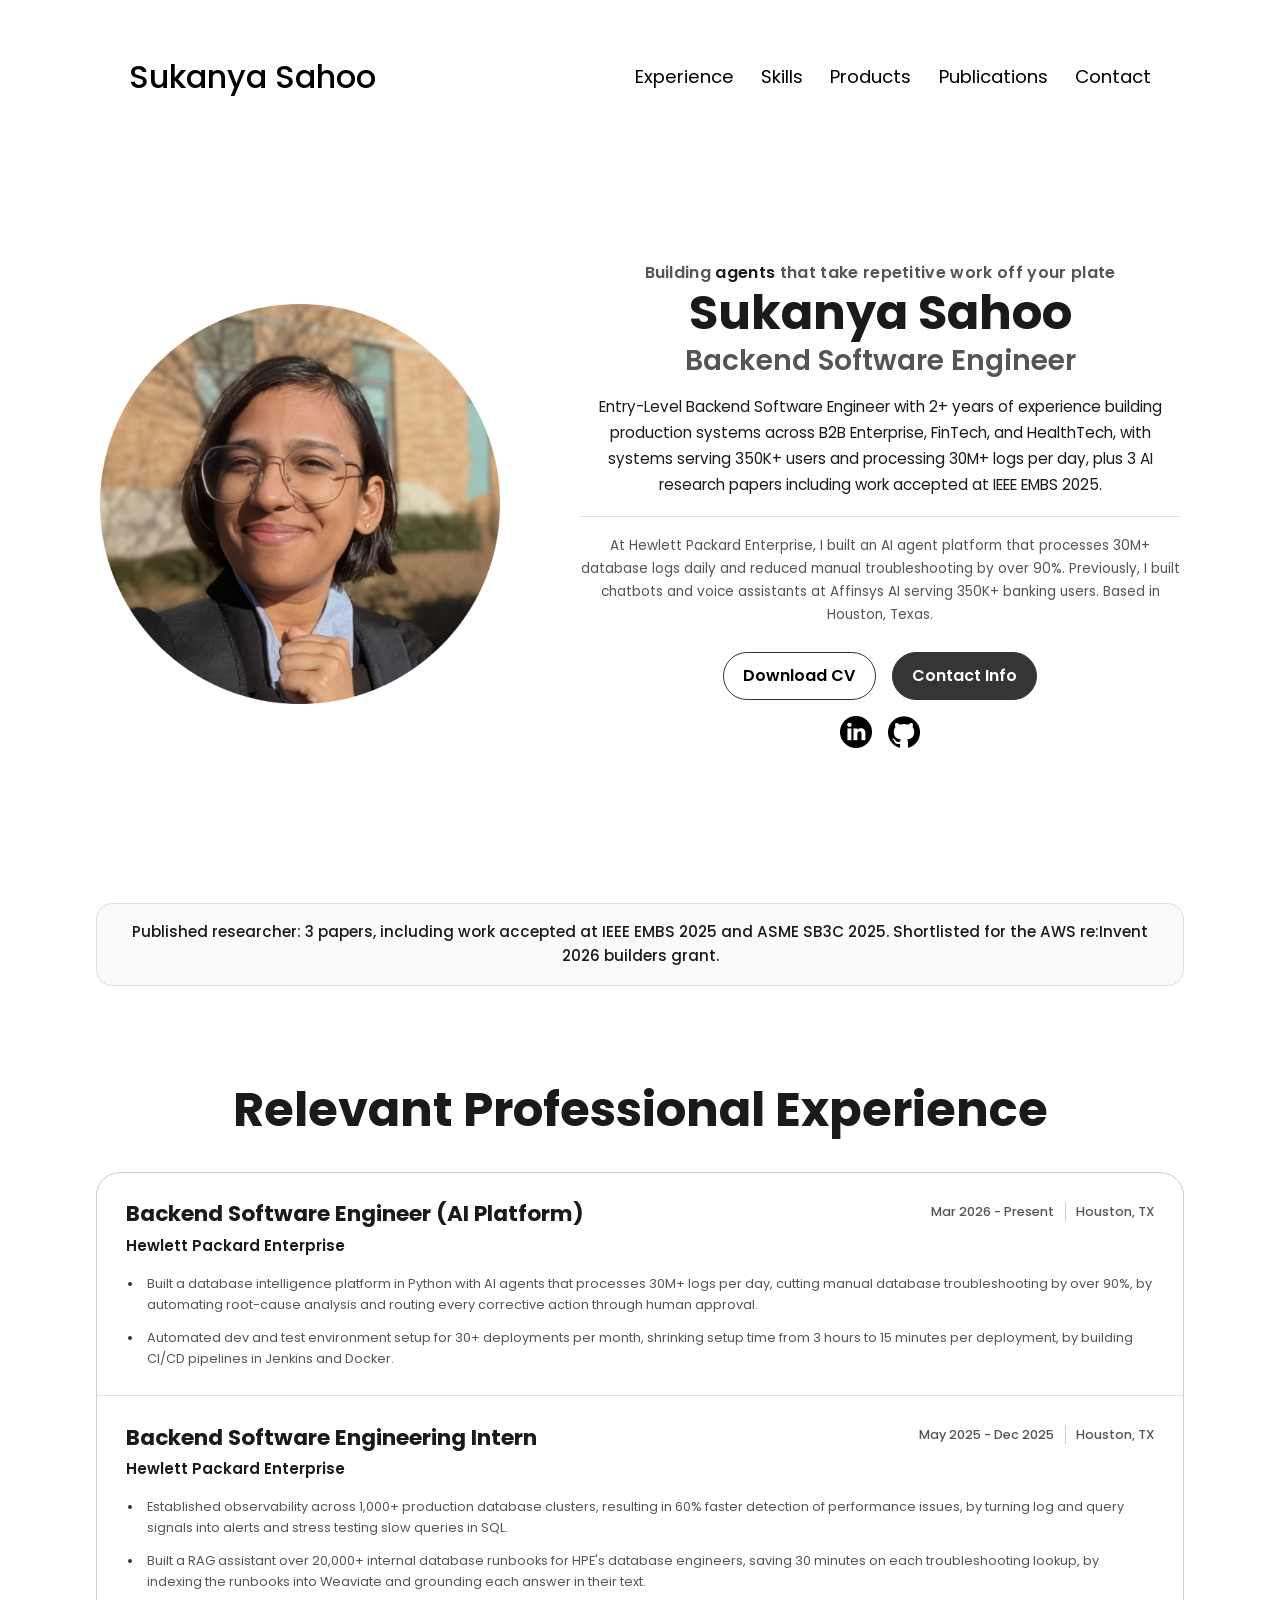
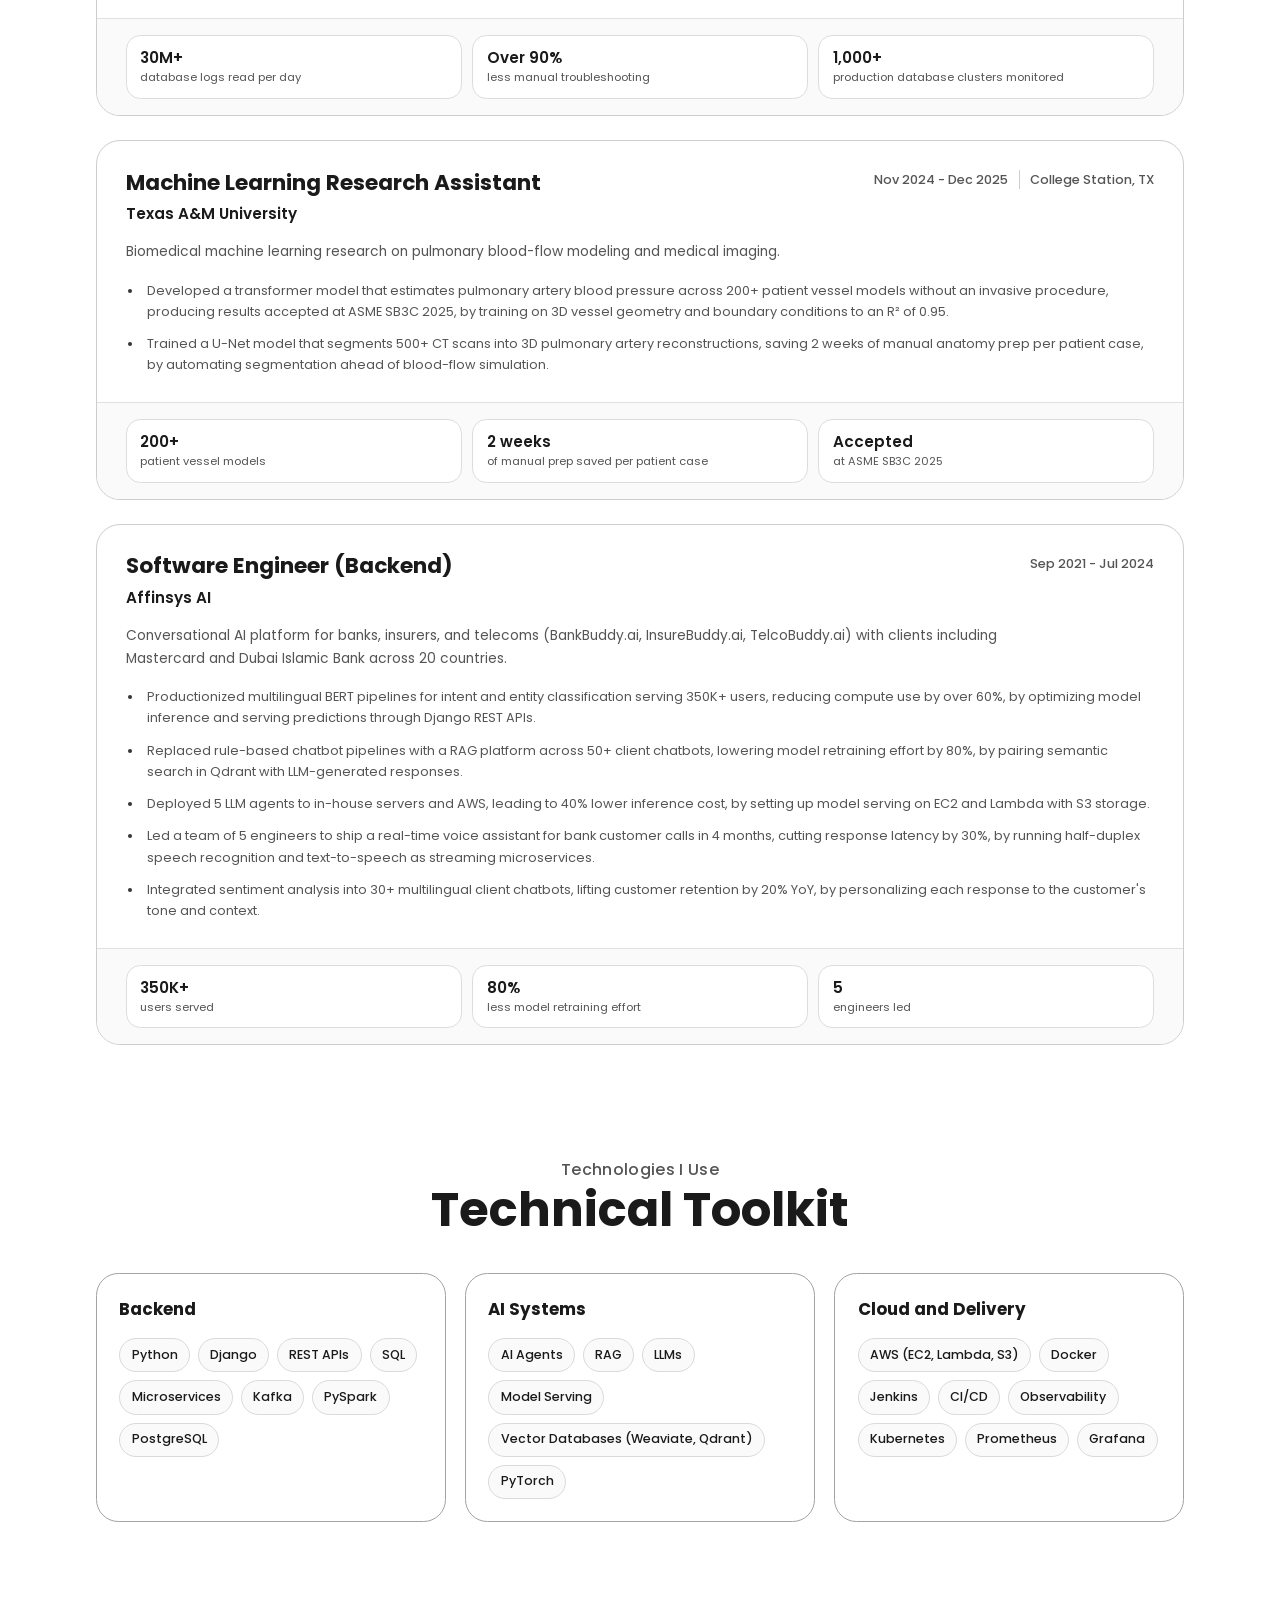
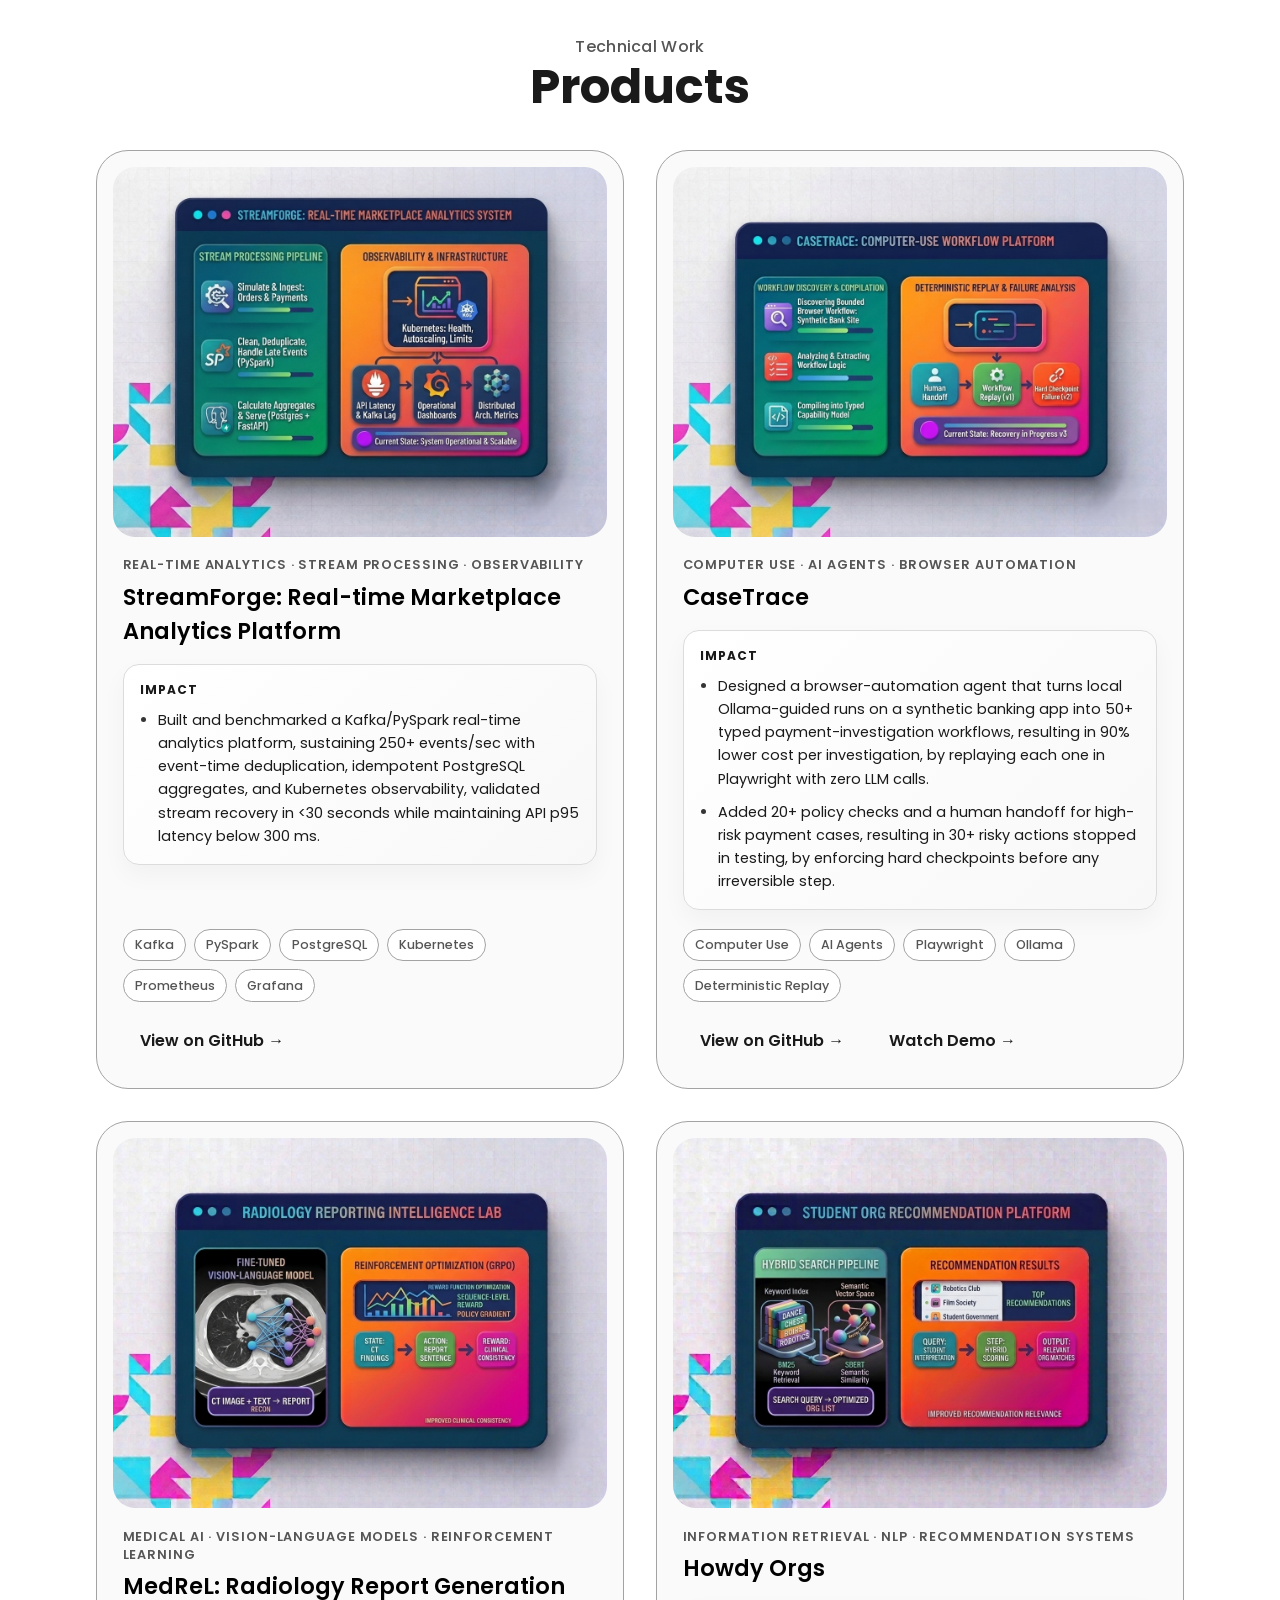
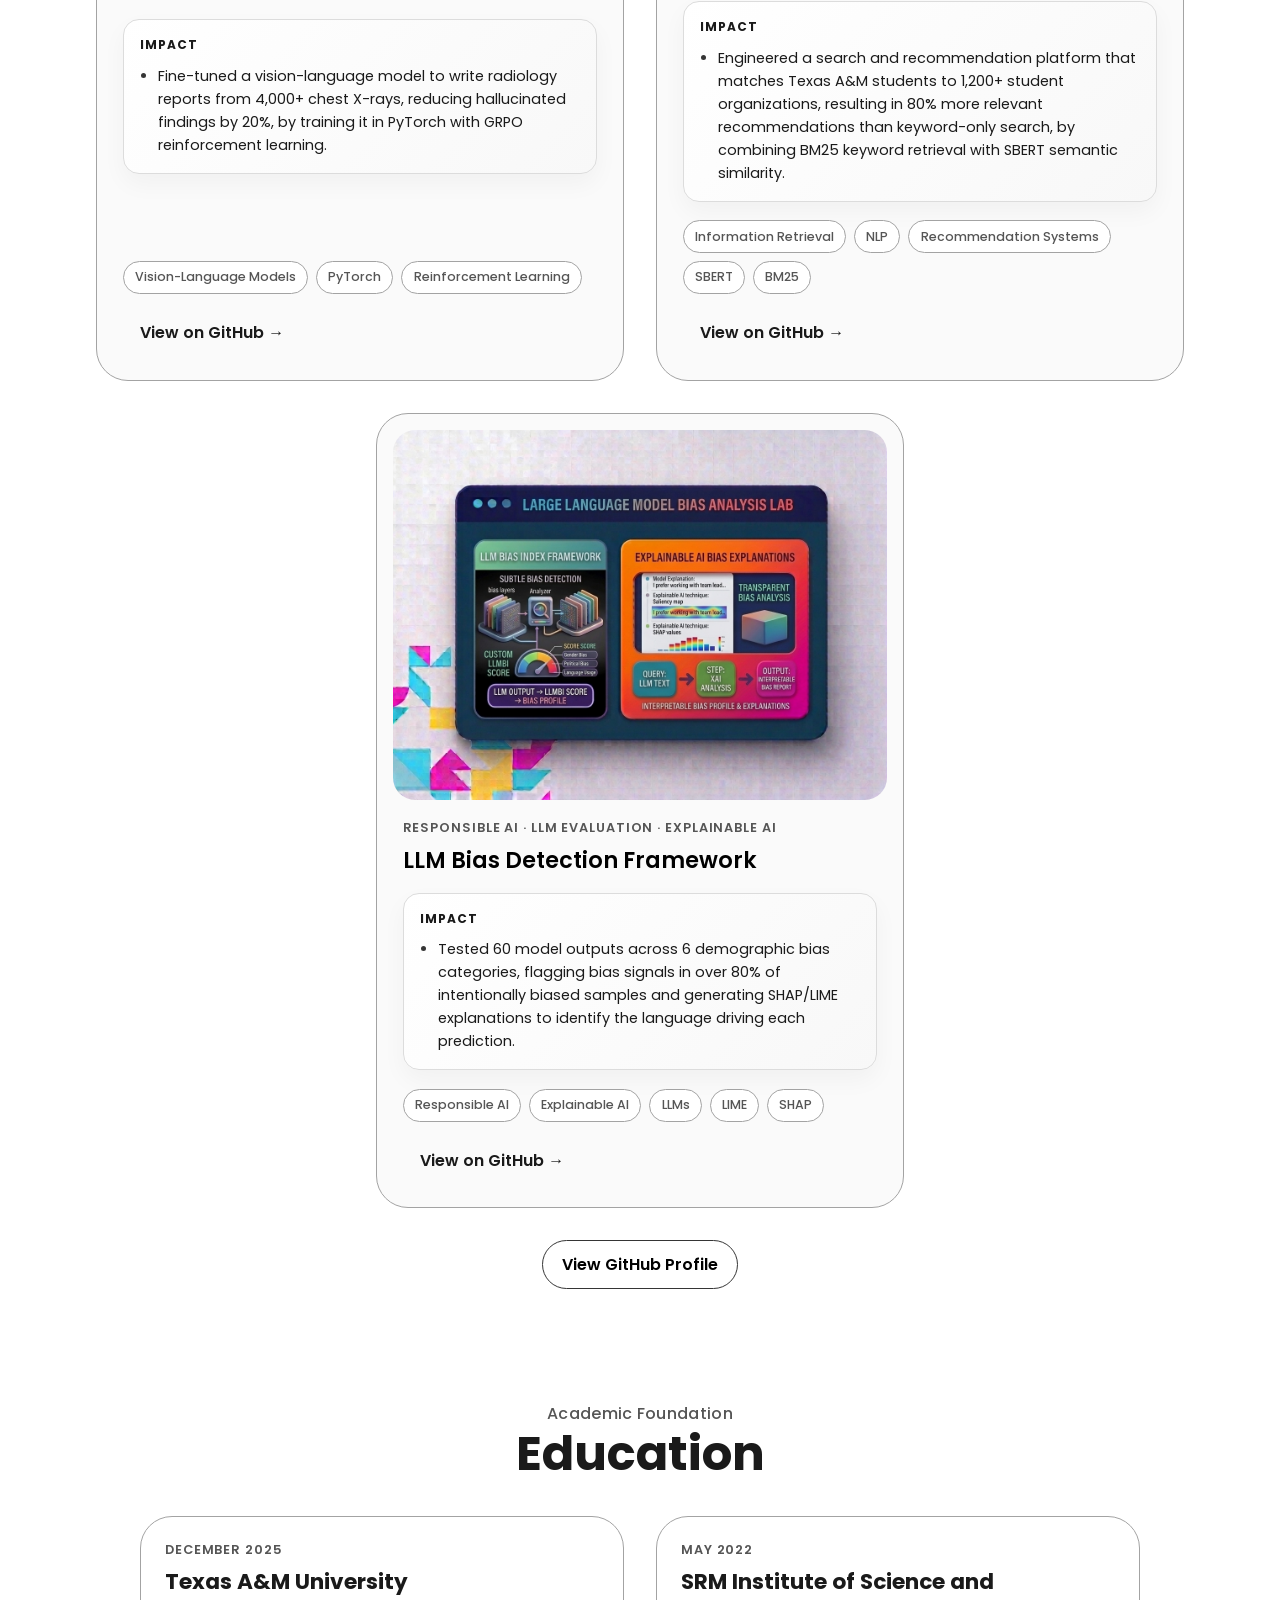
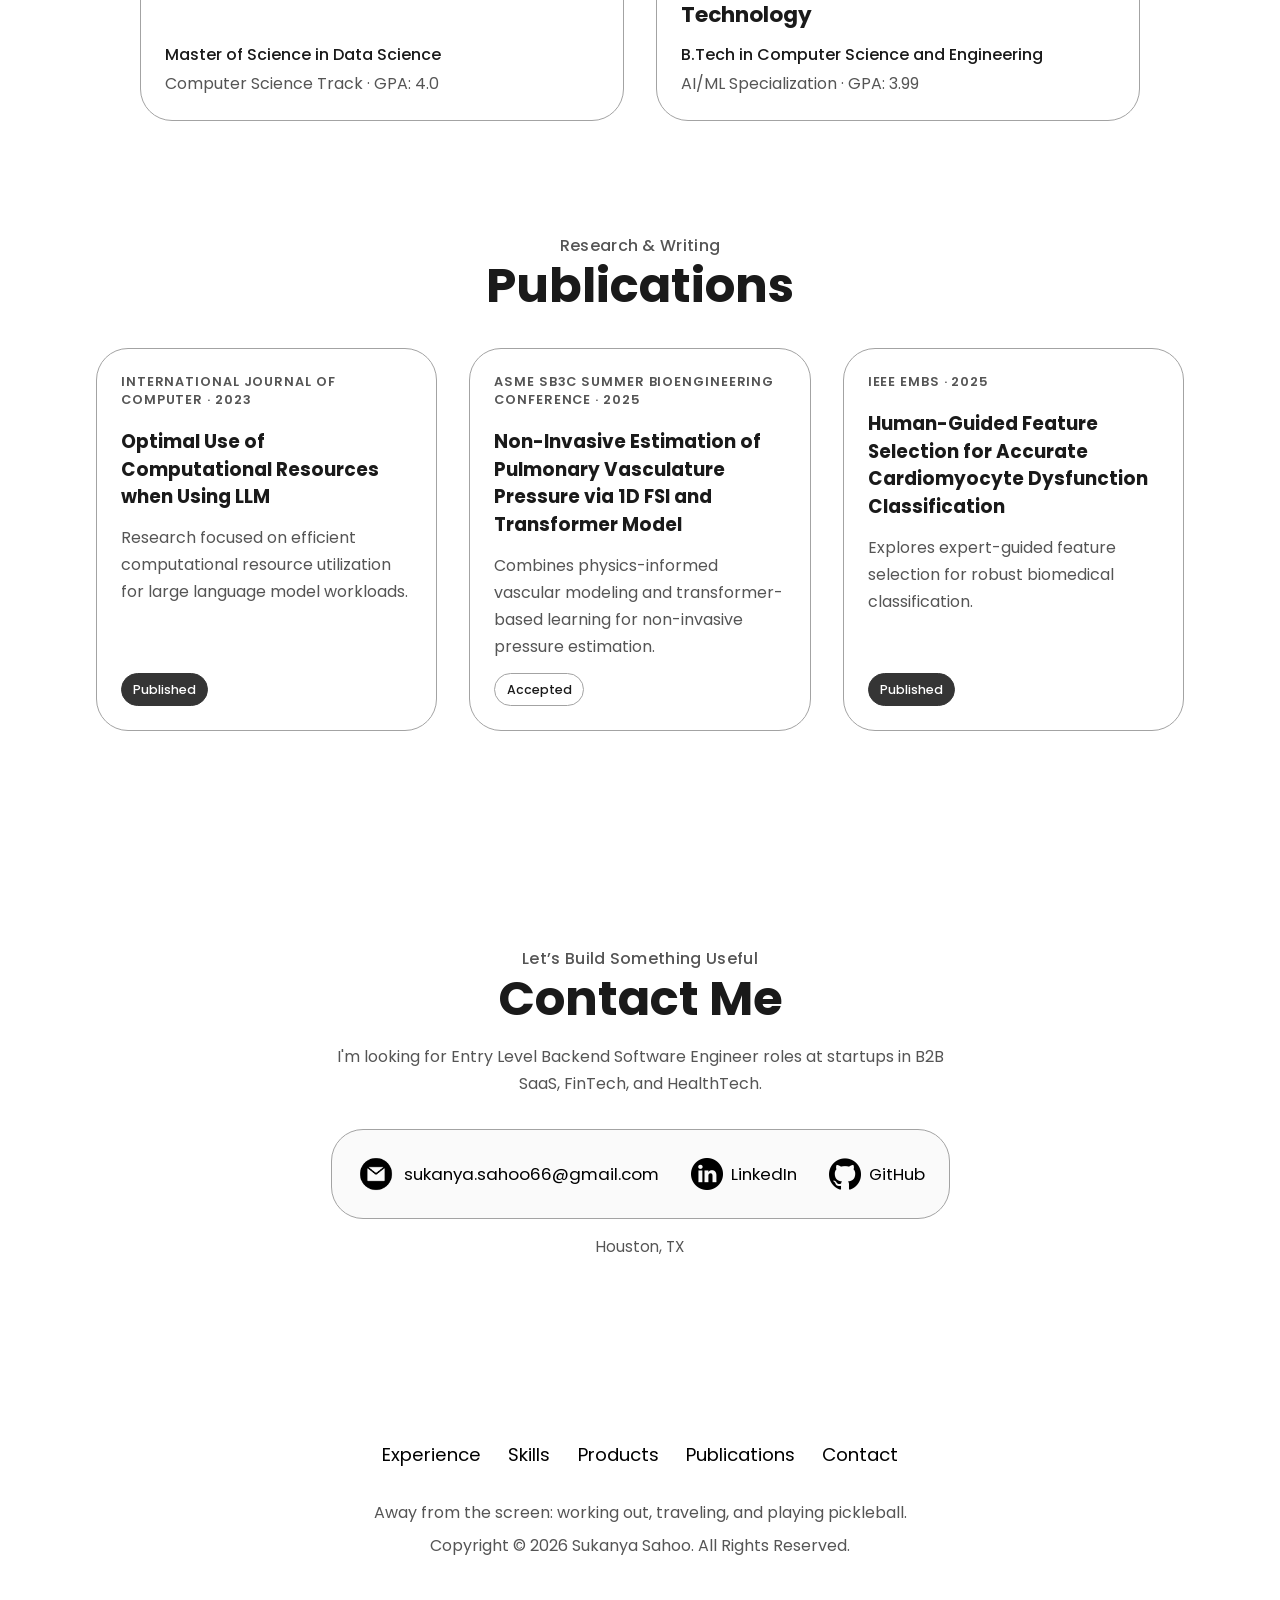
==== commit 98789864: "chore: updated products" ====
--- a/index.html
+++ b/index.html
@@ -320,6 +320,9 @@
               <li><h4>REST APIs</h4></li>
               <li><h4>SQL</h4></li>
               <li><h4>Microservices</h4></li>
+              <li><h4>Kafka</h4></li>
+              <li><h4>PySpark</h4></li>
+              <li><h4>PostgreSQL</h4></li>
             </ul>
           </div>
 
@@ -343,6 +346,9 @@
               <li><h4>Jenkins</h4></li>
               <li><h4>CI/CD</h4></li>
               <li><h4>Observability</h4></li>
+              <li><h4>Kubernetes</h4></li>
+              <li><h4>Prometheus</h4></li>
+              <li><h4>Grafana</h4></li>
             </ul>
           </div>
         </div>
@@ -355,6 +361,59 @@
           <article class="details-container color-container project-card">
             <div class="project-image-wrap">
               <img
+                src="./assets/project_streamforge.png"
+                alt="StreamForge real-time marketplace analytics platform"
+                class="project-img"
+              />
+            </div>
+
+            <div class="project-content">
+              <p class="eyebrow">
+                Real-time Analytics · Stream Processing · Observability
+              </p>
+
+              <h3 class="experience-sub-title project-title">
+                StreamForge: Real-time Marketplace Analytics Platform
+              </h3>
+
+              <div class="project-outcomes">
+                <p class="project-outcomes-title">Impact</p>
+                <ul>
+                  <li class="project-outcome">
+                    Built and benchmarked a Kafka/PySpark real-time analytics
+                    platform, sustaining 250+ events/sec with event-time
+                    deduplication, idempotent PostgreSQL aggregates, and Kubernetes
+                    observability, validated stream recovery in &lt;30 seconds while
+                    maintaining API p95 latency below 300 ms.
+                  </li>
+                </ul>
+              </div>
+
+              <div class="tag-list">
+                <span>Kafka</span>
+                <span>PySpark</span>
+                <span>PostgreSQL</span>
+                <span>Kubernetes</span>
+                <span>Prometheus</span>
+                <span>Grafana</span>
+              </div>
+
+              <div class="project-links">
+                <a
+                  href="https://github.com/Sukanya41455/StreamForge"
+                  target="_blank"
+                  rel="noopener noreferrer"
+                  class="project-btn"
+                >
+                  View on GitHub →
+                </a>
+              </div>
+            </div>
+          </article>
+
+          <article class="details-container color-container project-card">
+            <div class="project-image-wrap">
+              <img
                 src="./assets/project-casetrace.png"
                 alt="CaseTrace computer-use discovery and deterministic replay"
                 class="project-img"
@@ -368,13 +427,6 @@
               <h3 class="experience-sub-title project-title">
                 CaseTrace
               </h3>
-
-              <p class="project-description">
-                Built a computer-use prototype that discovers a bounded browser
-                workflow on a synthetic bank, compiles it into a typed capability,
-                and replays it deterministically with different inputs, including
-                human handoff and hard checkpoint failure.
-              </p>
 
               <div class="project-outcomes">
                 <p class="project-outcomes-title">Impact</p>
@@ -440,12 +492,6 @@
               MedReL: Radiology Report Generation
             </h3>
 
-            <p class="project-description">
-              Fine-tuned a vision-language model using GRPO algorithm to generate more accurate radiology reports, improving
-              clinical consistency while reducing hallucinated findings through
-              sequence-level reward optimization.
-            </p>
-
             <div class="project-outcomes">
               <p class="project-outcomes-title">Impact</p>
               <ul>
@@ -493,13 +539,6 @@
               <h3 class="experience-sub-title project-title">
                 Howdy Orgs
               </h3>
-
-              <p class="project-description">
-                Built an AI-powered recommendation platform that helps Texas A&M students
-                discover relevant student organizations using a hybrid search pipeline
-                combining BM25 keyword retrieval and SBERT semantic similarity for more
-                accurate recommendations.
-              </p>
 
               <div class="project-outcomes">
                 <p class="project-outcomes-title">Impact</p>
@@ -550,20 +589,13 @@
               LLM Bias Detection Framework
             </h3>
 
-            <p class="project-description">
-              Developed a framework to detect subtle biases in large language model
-              outputs using a custom Large Language Model Bias Index (LLMBI) and
-              explainable AI techniques, providing transparent bias analysis with
-              interpretable model explanations.
-            </p>
-
             <div class="project-outcomes">
               <p class="project-outcomes-title">Impact</p>
               <ul>
                 <li class="project-outcome">
-                  Tested <strong>60 model outputs across 6 demographic bias categories</strong>,
-                  flagging bias signals in <strong>over 80% of intentionally biased
-                  samples</strong> and generating SHAP/LIME explanations to identify the
+                  Tested 60 model outputs across 6 demographic bias categories,
+                  flagging bias signals in over 80% of intentionally biased
+                  samples and generating SHAP/LIME explanations to identify the
                   language driving each prediction.
                 </li>
               </ul>
@@ -588,6 +620,7 @@
             </div>
             </div>
           </article>
+
         </div>
         <div class="section-cta">
           <a
--- a/style.css
+++ b/style.css
@@ -624,32 +624,26 @@
 }
 
 .project-title {
-  margin: 0 0 0.8rem;
+  margin: 0 0 1rem;
   color: black;
   font-size: 1.4rem;
 }
 
-.project-description {
-  font-size: 0.88rem;
-  line-height: 1.65;
-  margin-bottom: 1rem;
-}
-
 .project-outcomes {
-  margin-bottom: 1rem;
-  padding: 0.85rem 0.95rem;
+  margin: 0 0 1.15rem;
+  padding: 1rem 1.05rem;
   border: 1px solid rgb(220, 220, 220);
-  border-left: 3px solid var(--dark);
-  border-radius: 0.8rem;
-  background: white;
+  border-radius: 1rem;
+  background: linear-gradient(135deg, #fff 0%, #f8f8f8 100%);
+  box-shadow: 0 10px 24px rgba(0, 0, 0, 0.04);
 }
 
 .project-outcomes-title {
-  margin-bottom: 0.55rem;
-  color: var(--text);
-  font-size: 0.72rem;
-  font-weight: 600;
-  letter-spacing: 0.07em;
+  margin-bottom: 0.65rem;
+  color: var(--text);
+  font-size: 0.75rem;
+  font-weight: 700;
+  letter-spacing: 0.08em;
   text-transform: uppercase;
 }
 
@@ -660,9 +654,9 @@
 }
 
 .project-outcome {
-  color: var(--muted);
-  font-size: 0.82rem;
-  line-height: 1.55;
+  color: var(--text);
+  font-size: 0.9rem;
+  line-height: 1.6;
 }
 
 .project-outcome::marker {
@@ -857,4 +851,4 @@
 .project-btn:hover {
   background: #111;
   color: #fff;
-}+}
--- a/mediaqueries.css
+++ b/mediaqueries.css
@@ -215,3 +215,17 @@
     text-align: center;
   }
 }
+
+@media screen and (min-width: 901px) {
+  .project-grid {
+    grid-template-columns: repeat(4, minmax(0, 1fr));
+  }
+
+  .project-card {
+    grid-column: span 2;
+  }
+
+  .project-card:last-child:nth-child(odd) {
+    grid-column: 2 / span 2;
+  }
+}
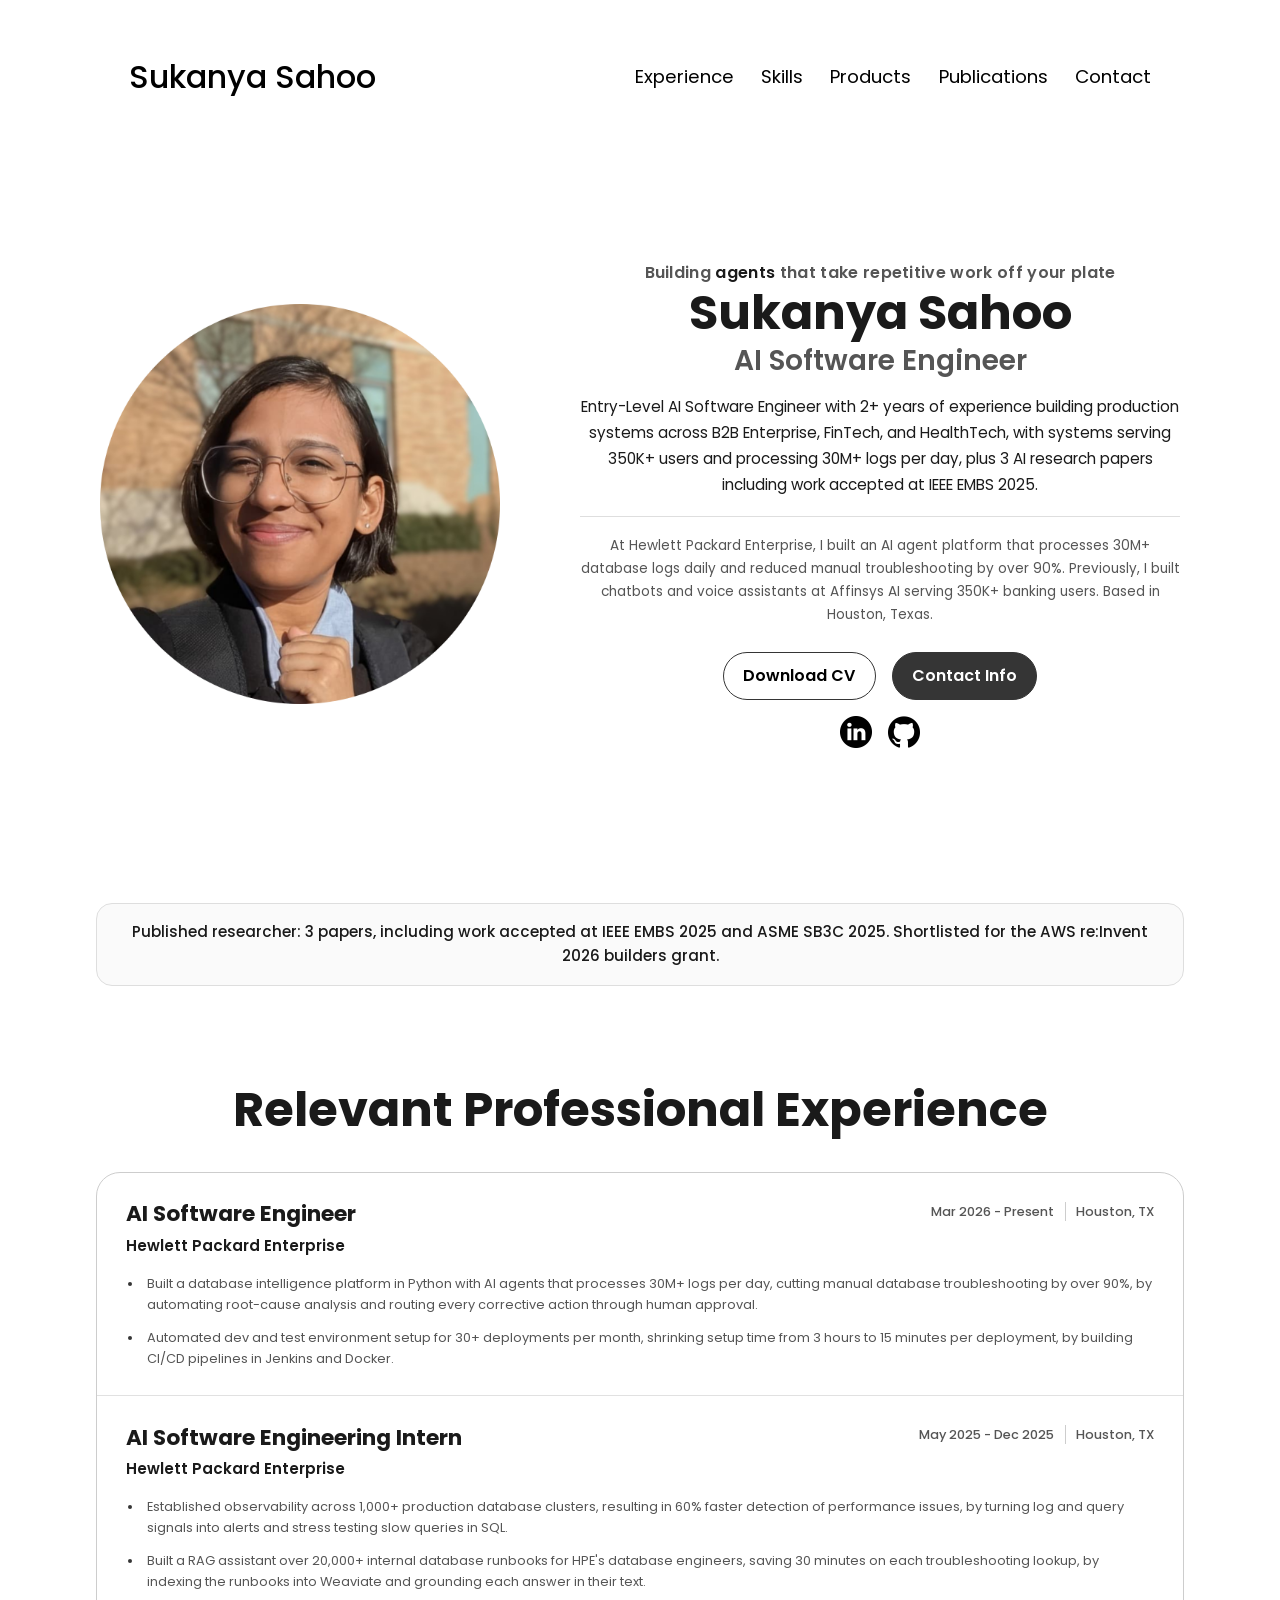
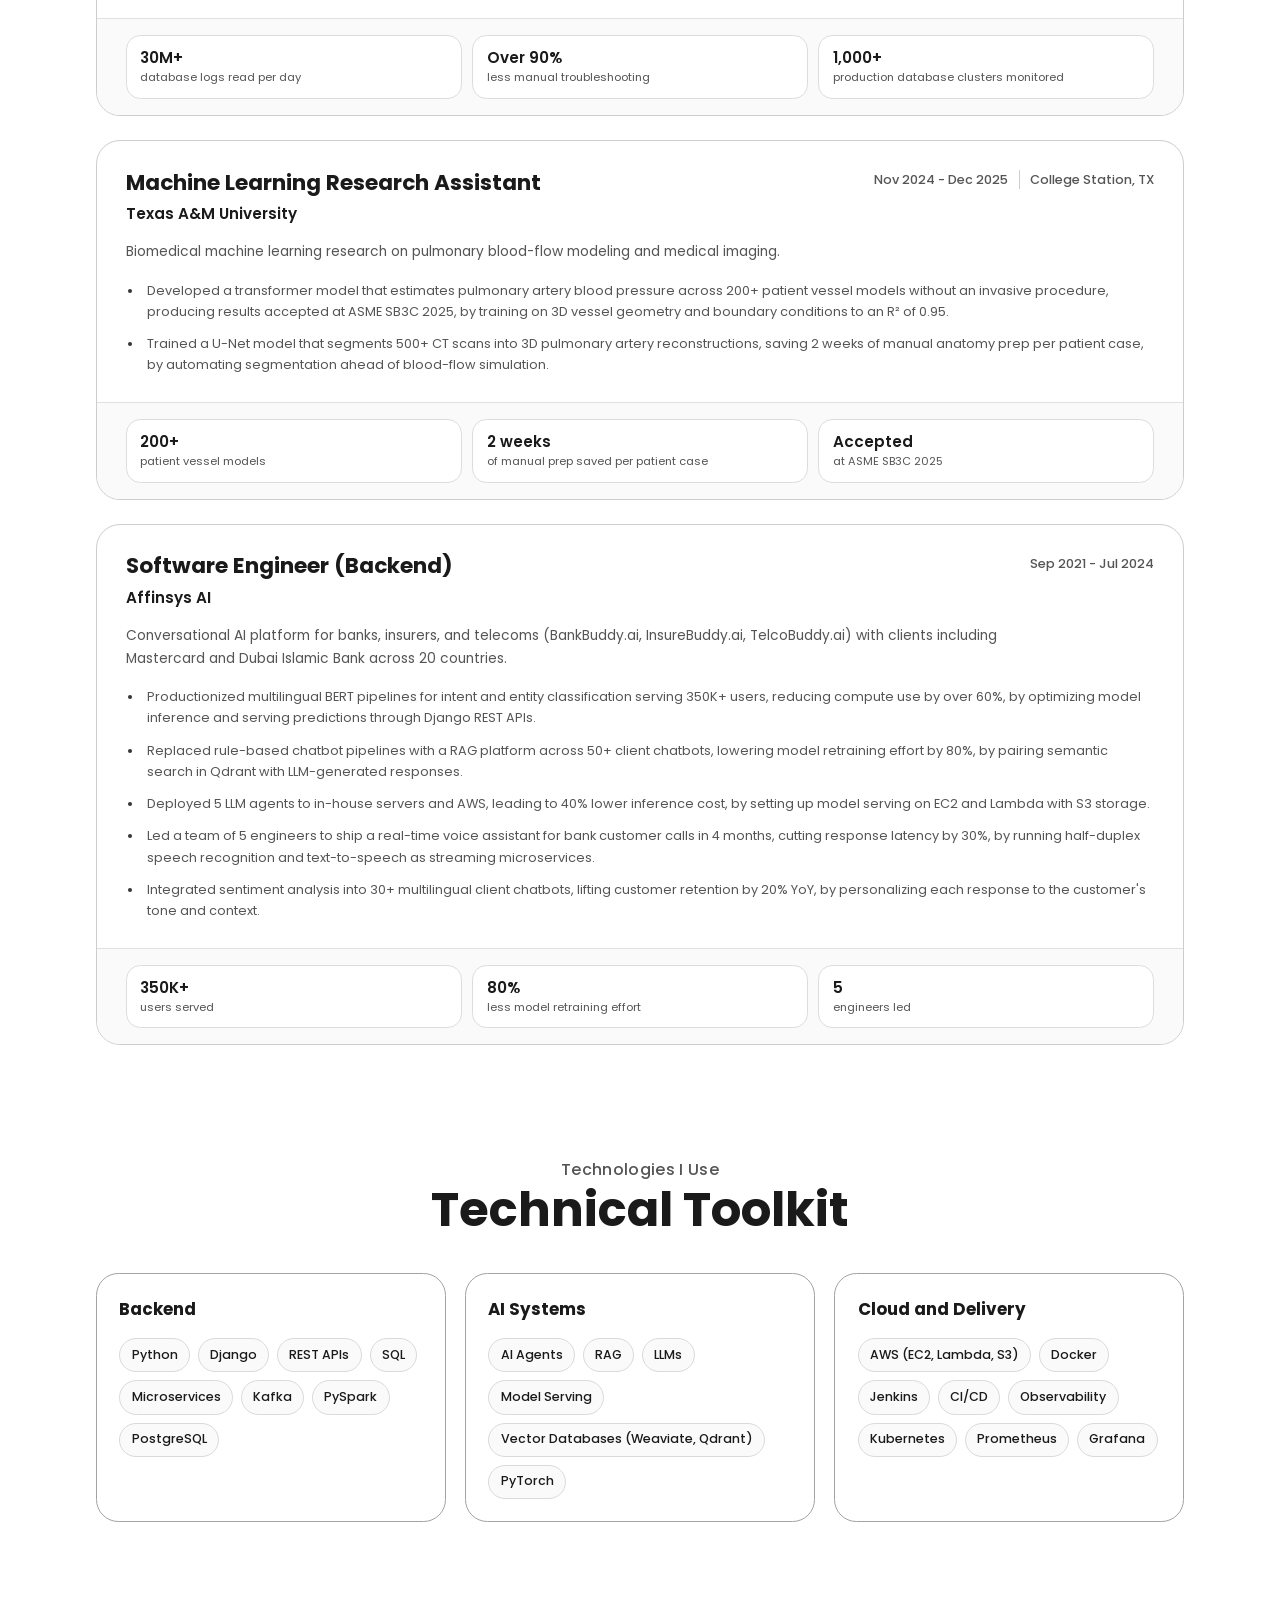
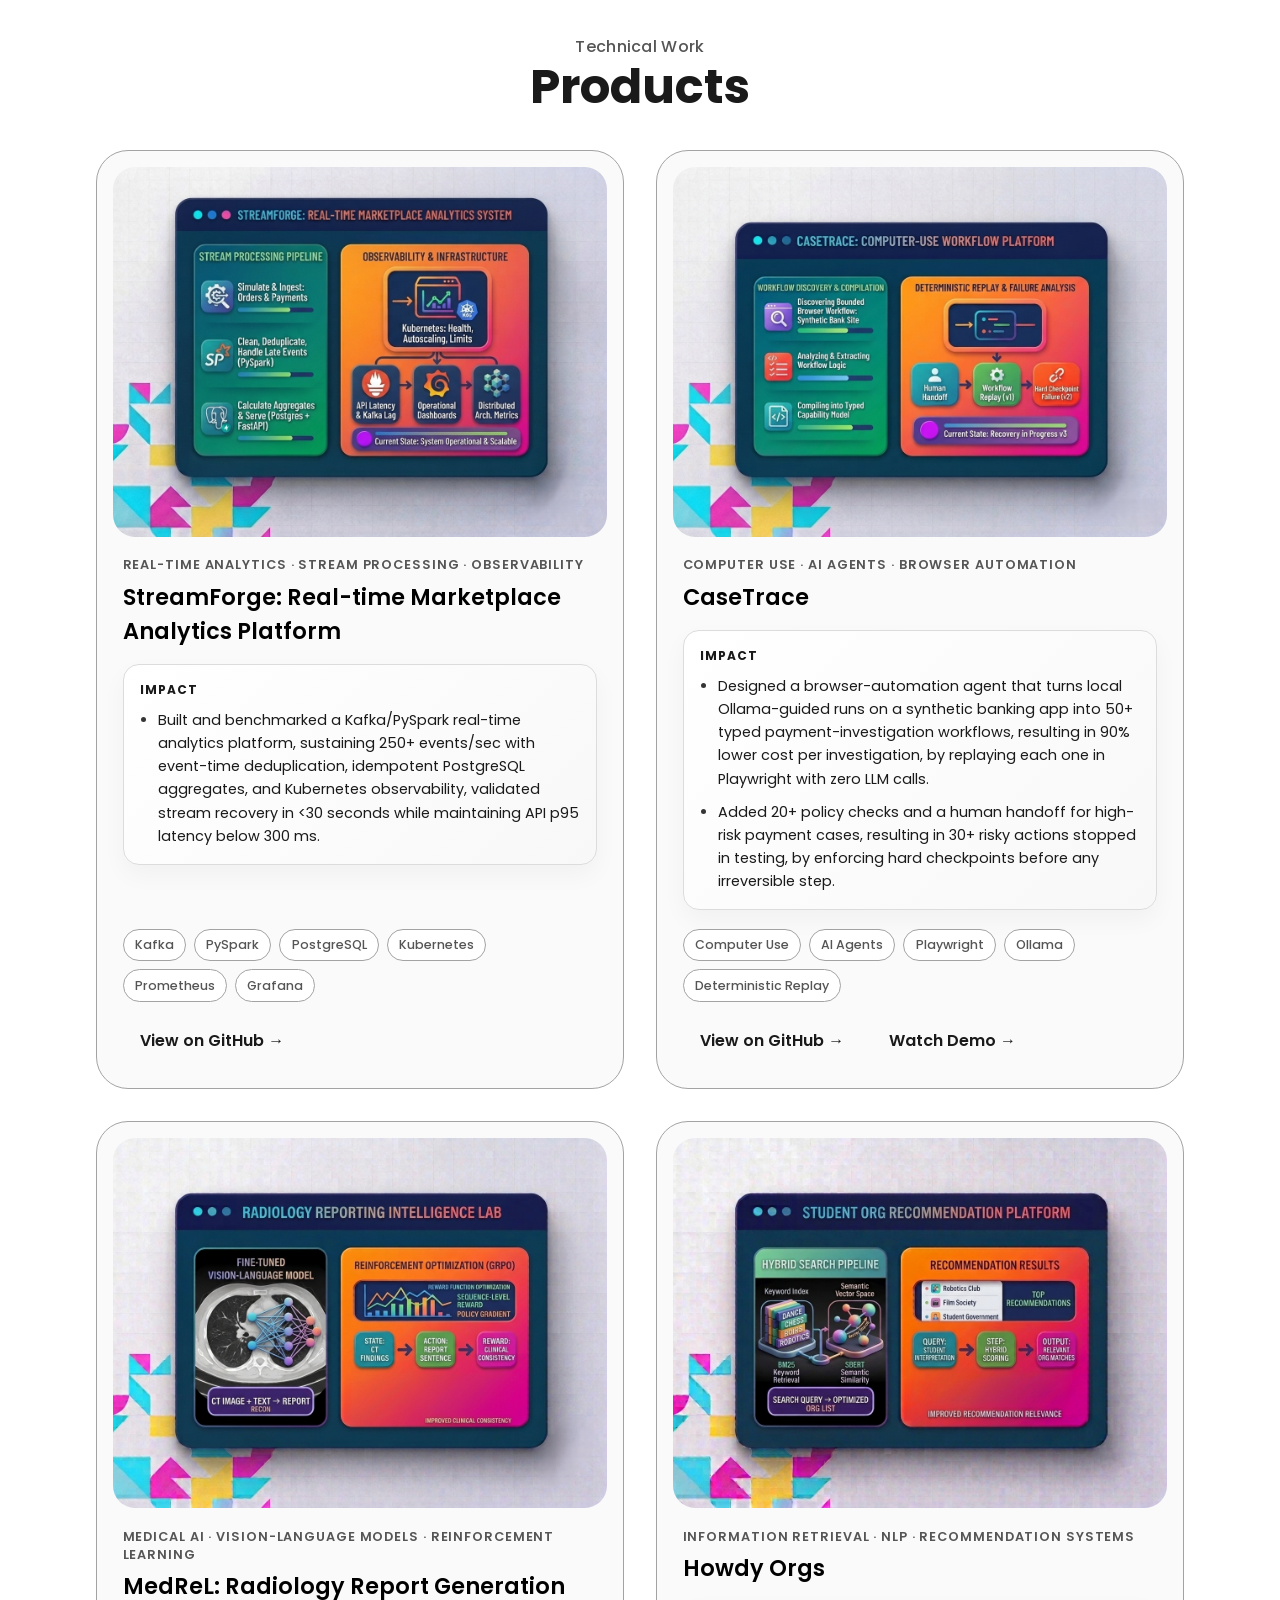
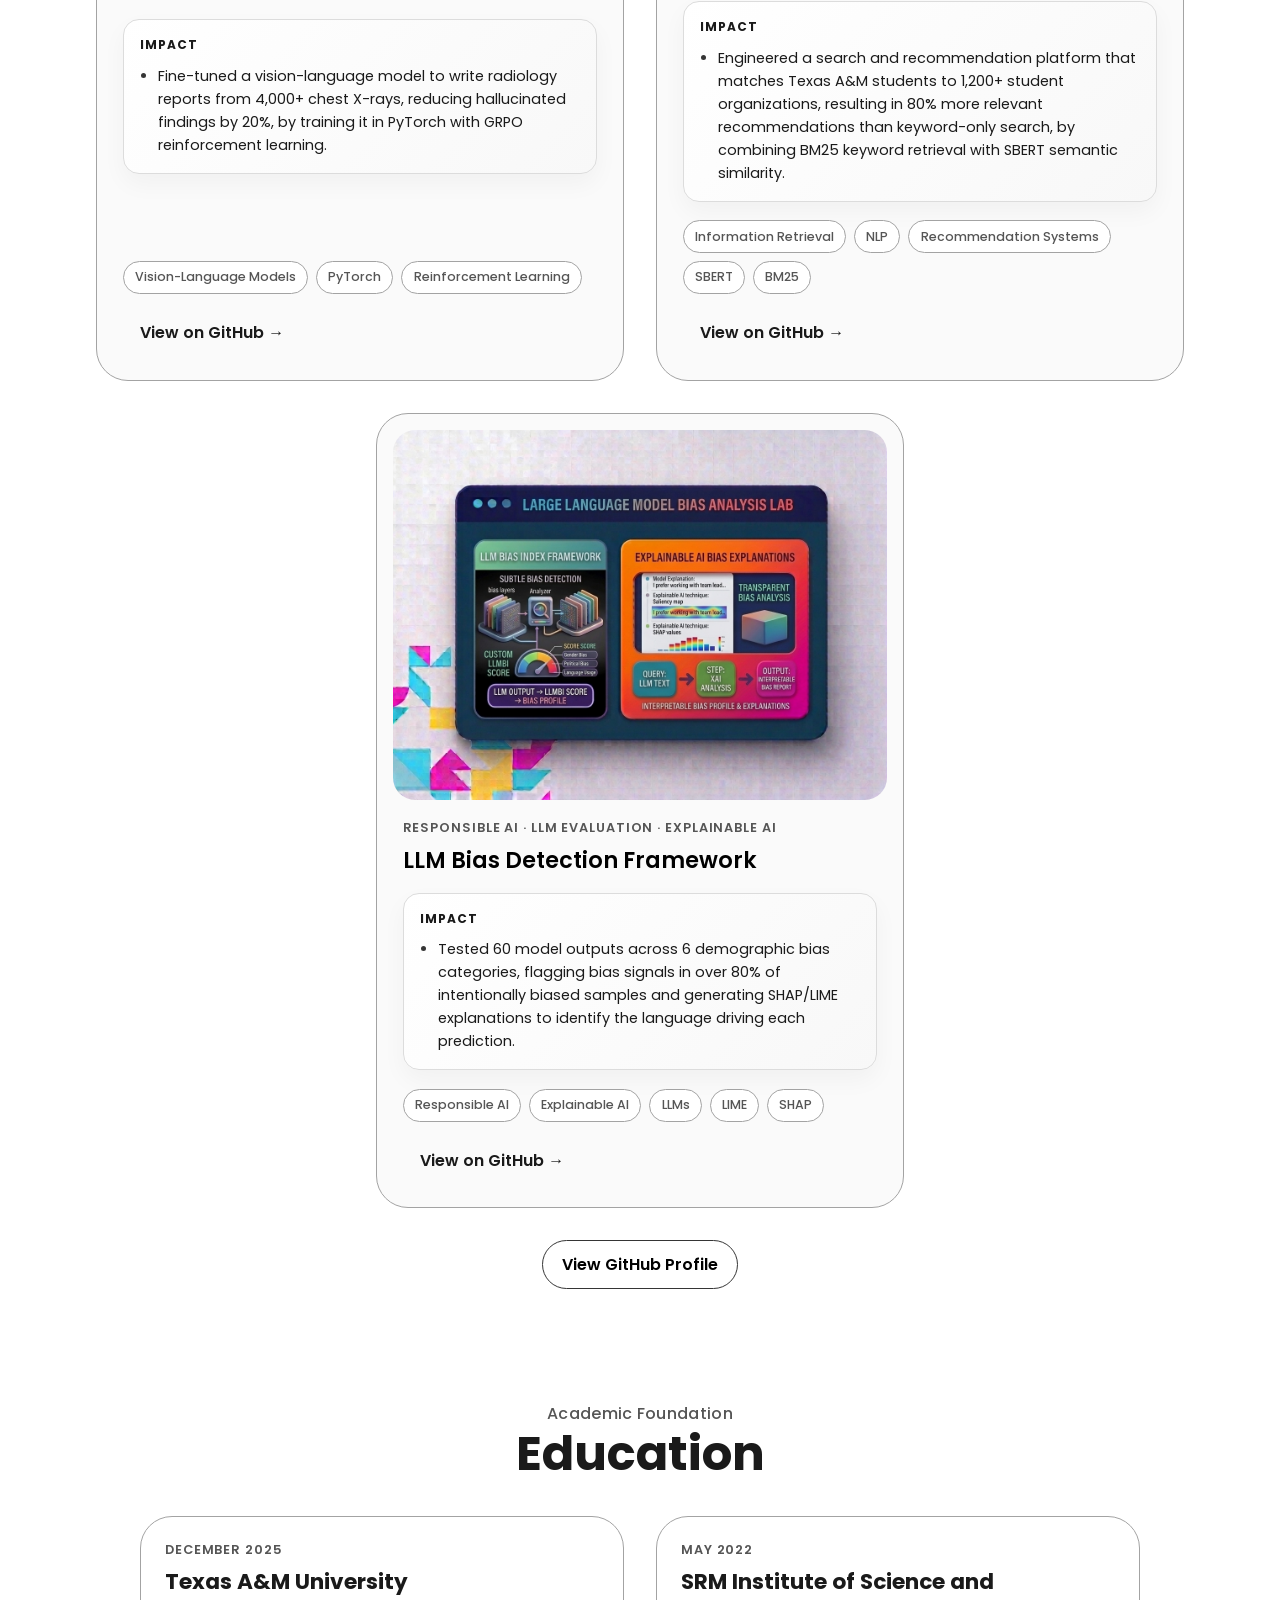
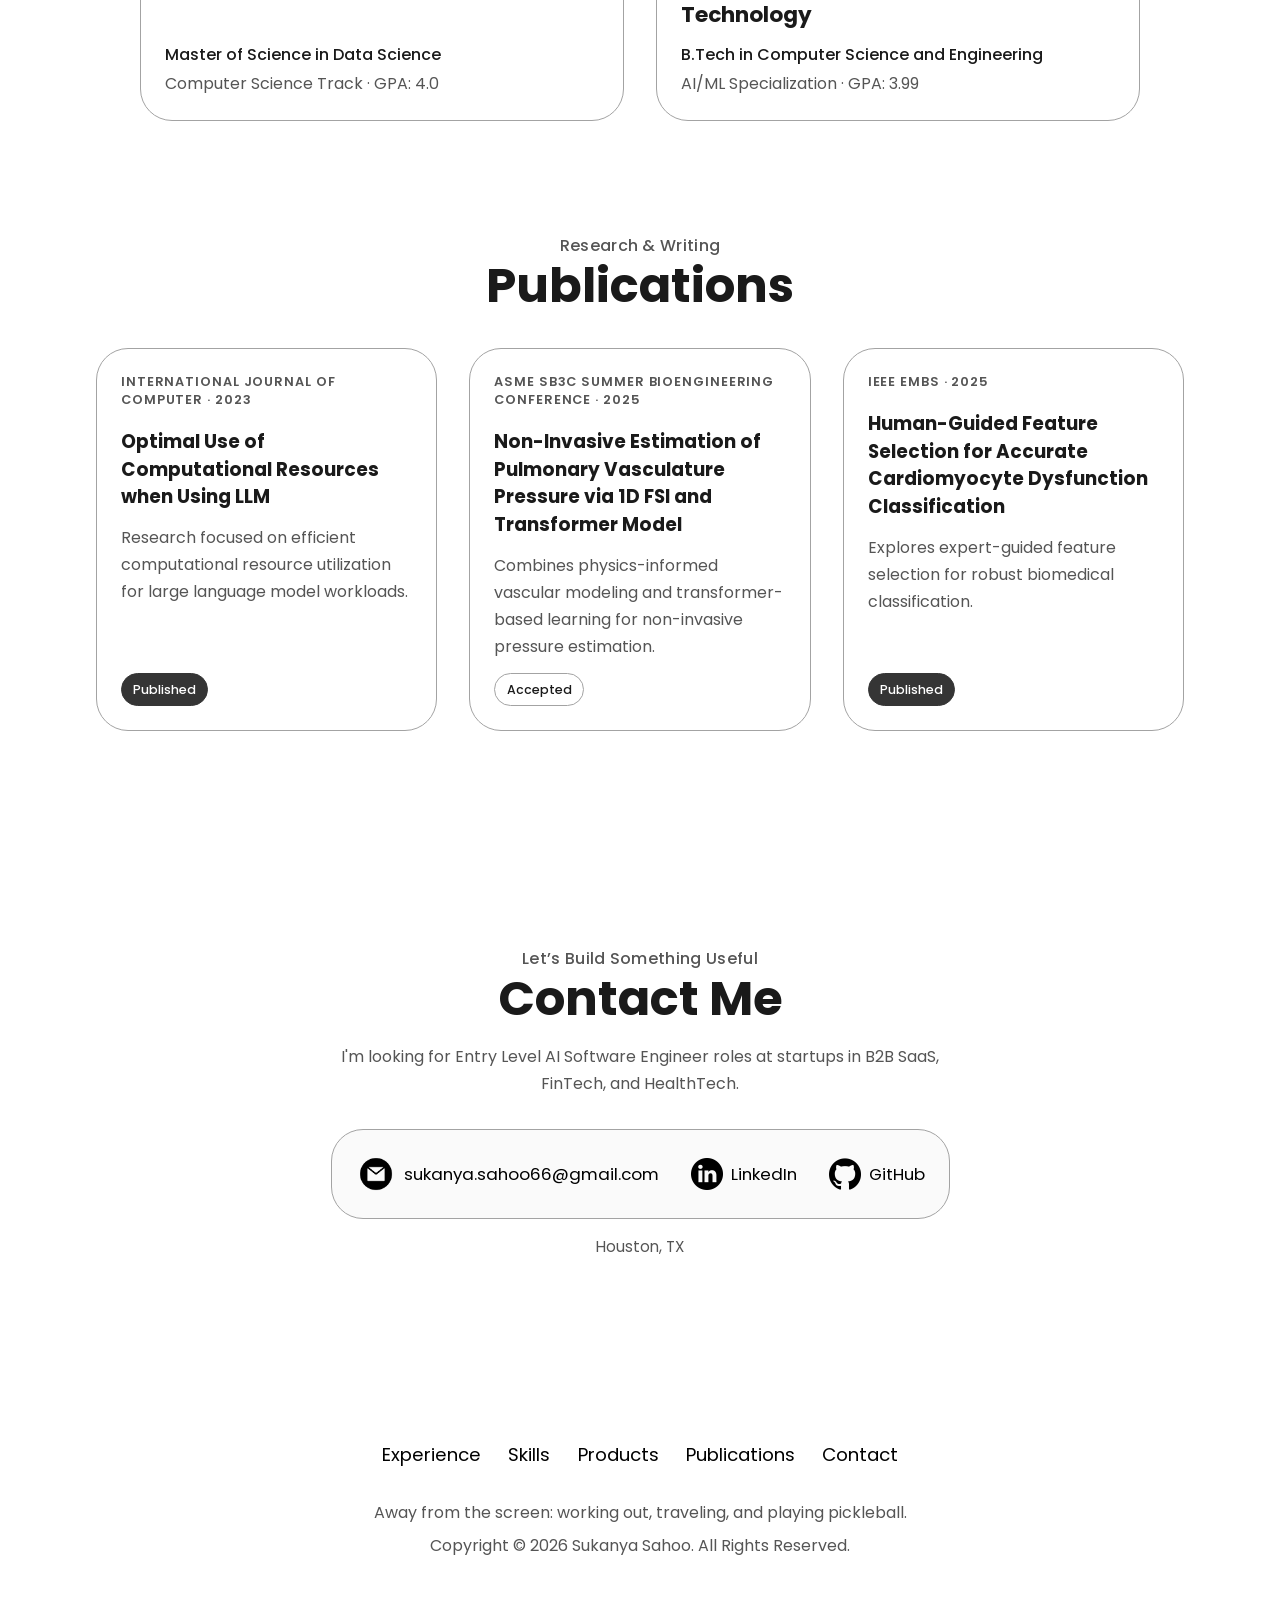
==== commit fbc37551: "revise" ====
--- a/index.html
+++ b/index.html
@@ -62,9 +62,9 @@
         <div class="section__text">
           <p class="section__text__p1">Building <strong>agents</strong> that take repetitive work off your plate</p>
           <h1 class="title">Sukanya Sahoo</h1>
-          <p class="section__text__p2">Backend Software Engineer</p>
+          <p class="section__text__p2">AI Software Engineer</p>
           <p class="hero-summary">
-            Entry-Level Backend Software Engineer with 2+ years of experience 
+            Entry-Level AI Software Engineer with 2+ years of experience 
             building production systems across B2B Enterprise, FinTech, and HealthTech, 
             with systems serving 350K+ users and processing 30M+ logs per day, 
             plus 3 AI research papers including work accepted at IEEE EMBS 2025.
@@ -117,7 +117,7 @@
             <article class="details-container experience-role">
               <header class="role-header">
                 <div class="role-identity">
-                  <h3 class="role-title">Backend Software Engineer (AI Platform)</h3>
+                  <h3 class="role-title">AI Software Engineer</h3>
                   <p class="role-company">Hewlett Packard Enterprise</p>
                 </div>
                 <div class="role-meta">
@@ -143,7 +143,7 @@
             <article class="details-container experience-role">
               <header class="role-header">
                 <div class="role-identity">
-                  <h3 class="role-title">Backend Software Engineering Intern</h3>
+                  <h3 class="role-title">AI Software Engineering Intern</h3>
                   <p class="role-company">Hewlett Packard Enterprise</p>
                 </div>
                 <div class="role-meta">
@@ -701,7 +701,7 @@
         <p class="section__text__p1">Let’s Build Something Useful</p>
         <h2 class="title">Contact Me</h2>
         <p class="contact-intro">
-          I'm looking for Entry Level Backend Software Engineer roles 
+          I'm looking for Entry Level AI Software Engineer roles 
           at startups in B2B SaaS, FinTech, and HealthTech.
         </p>
         <div class="contact-info-upper-container">
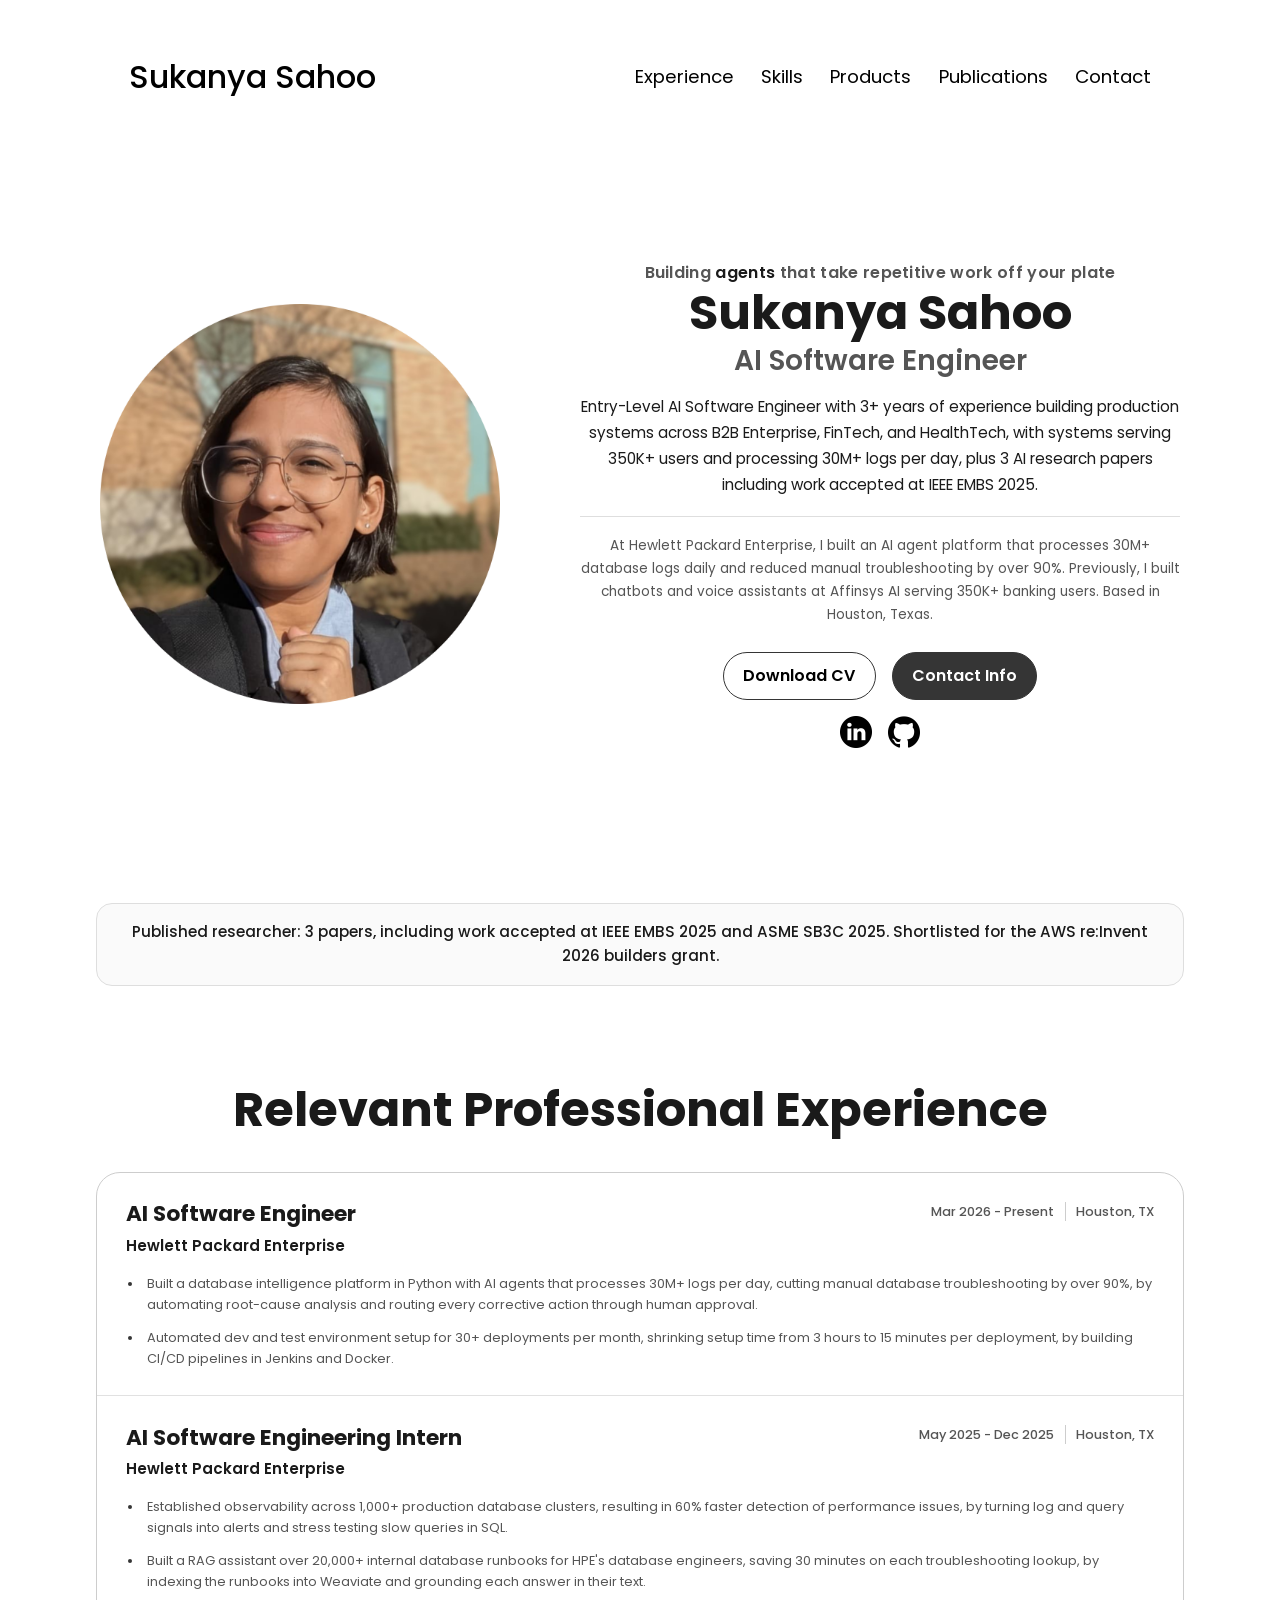
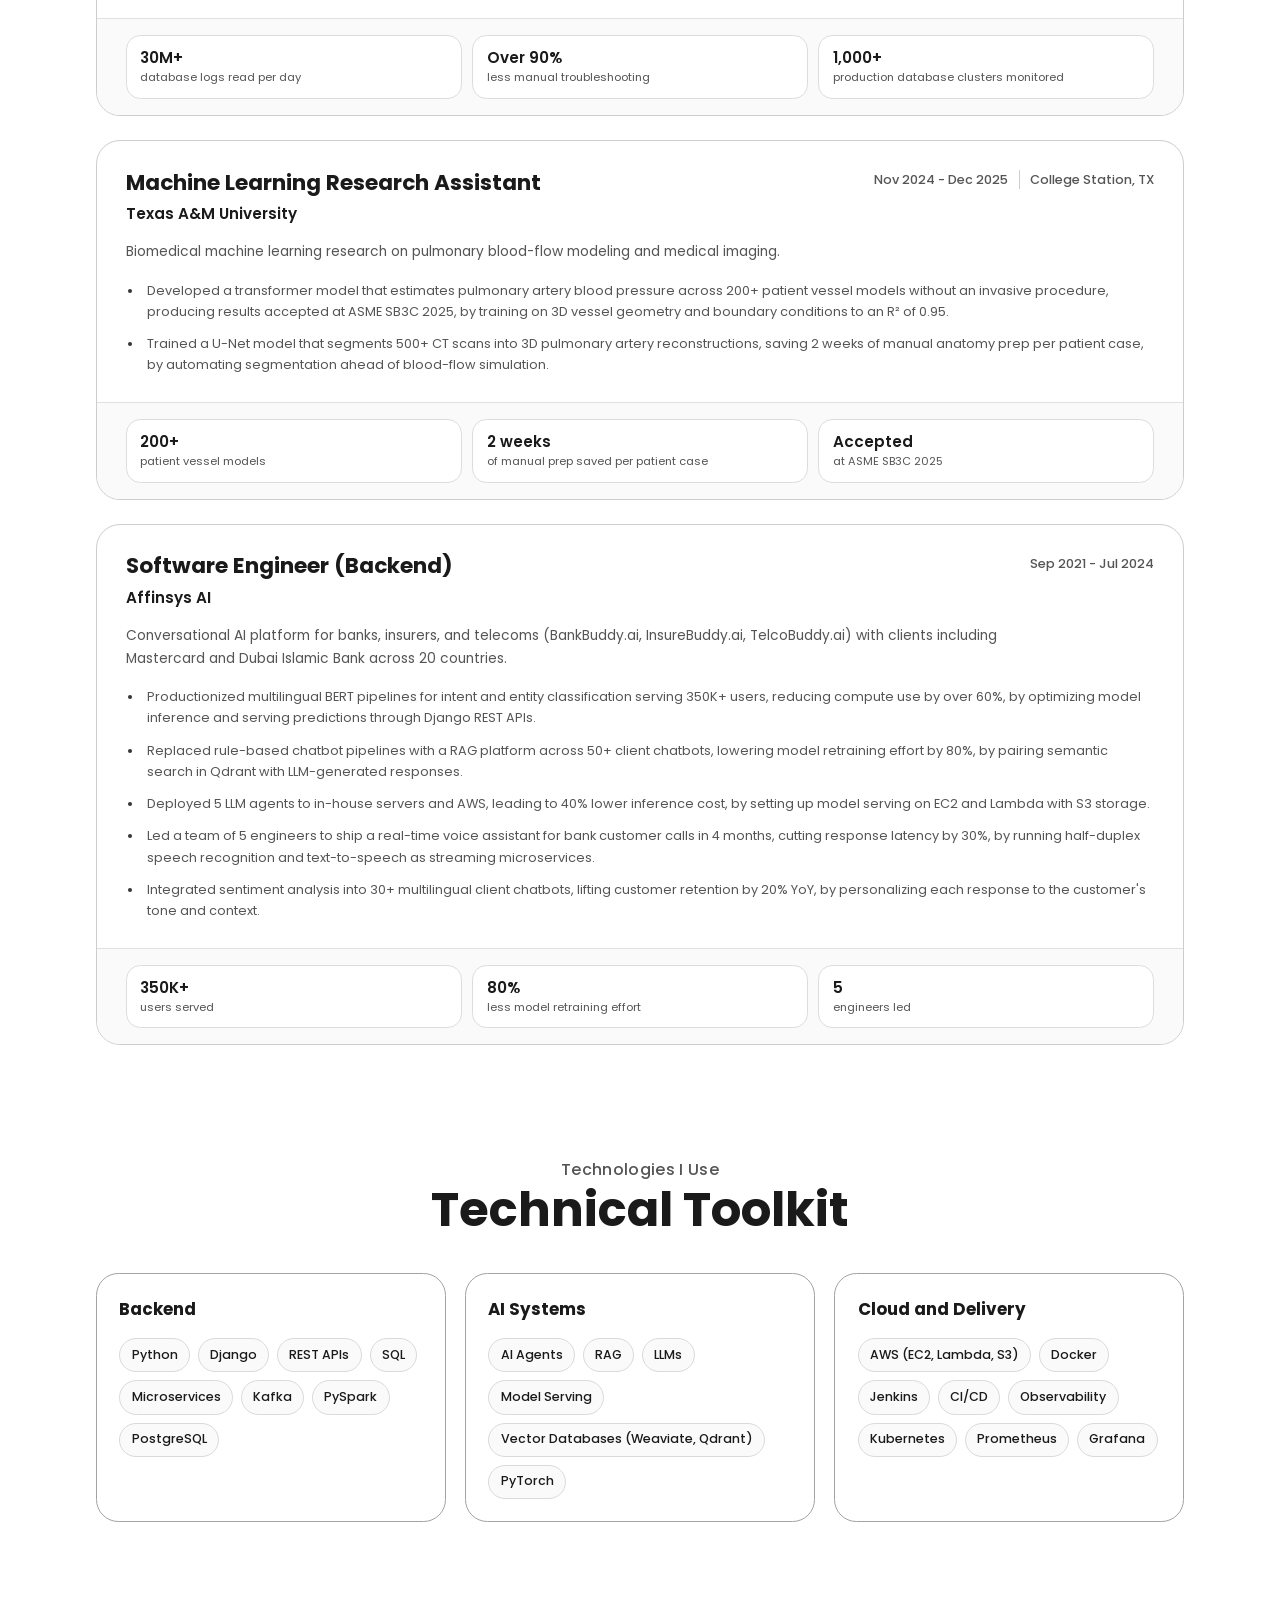
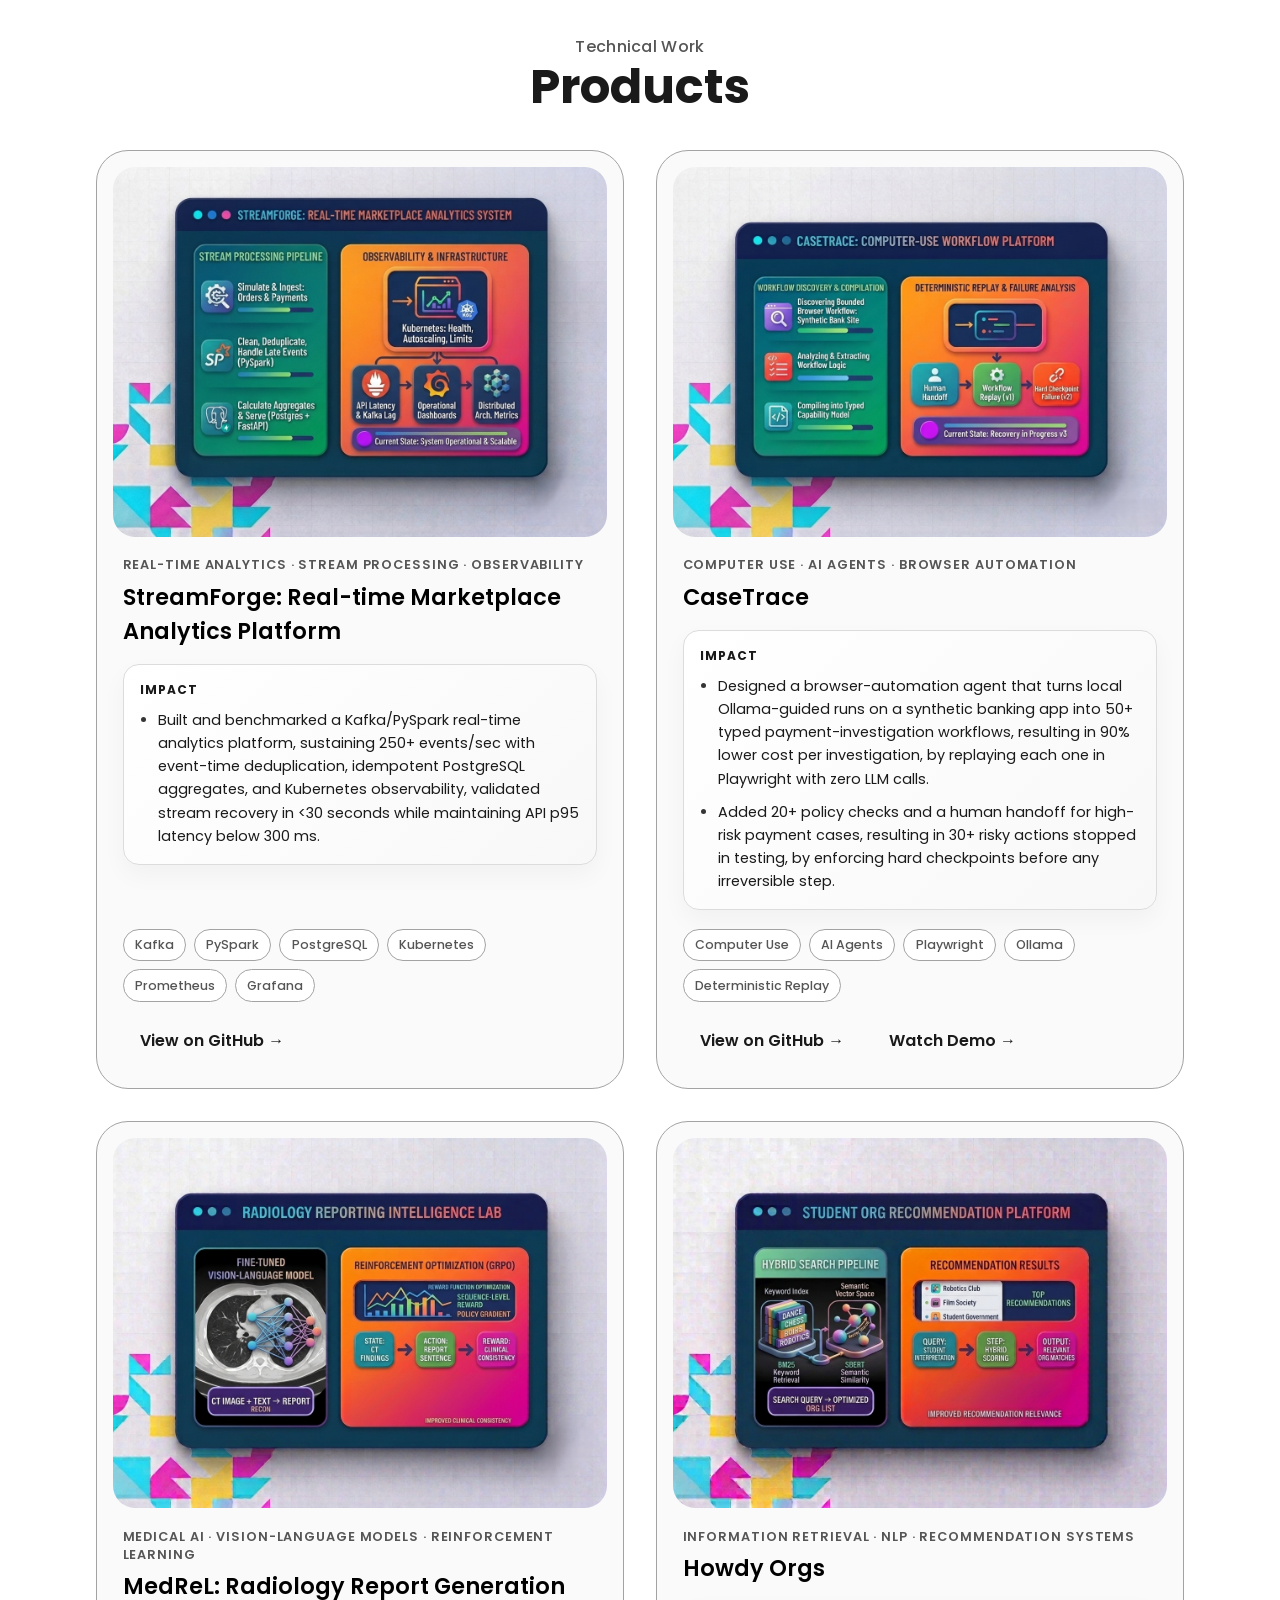
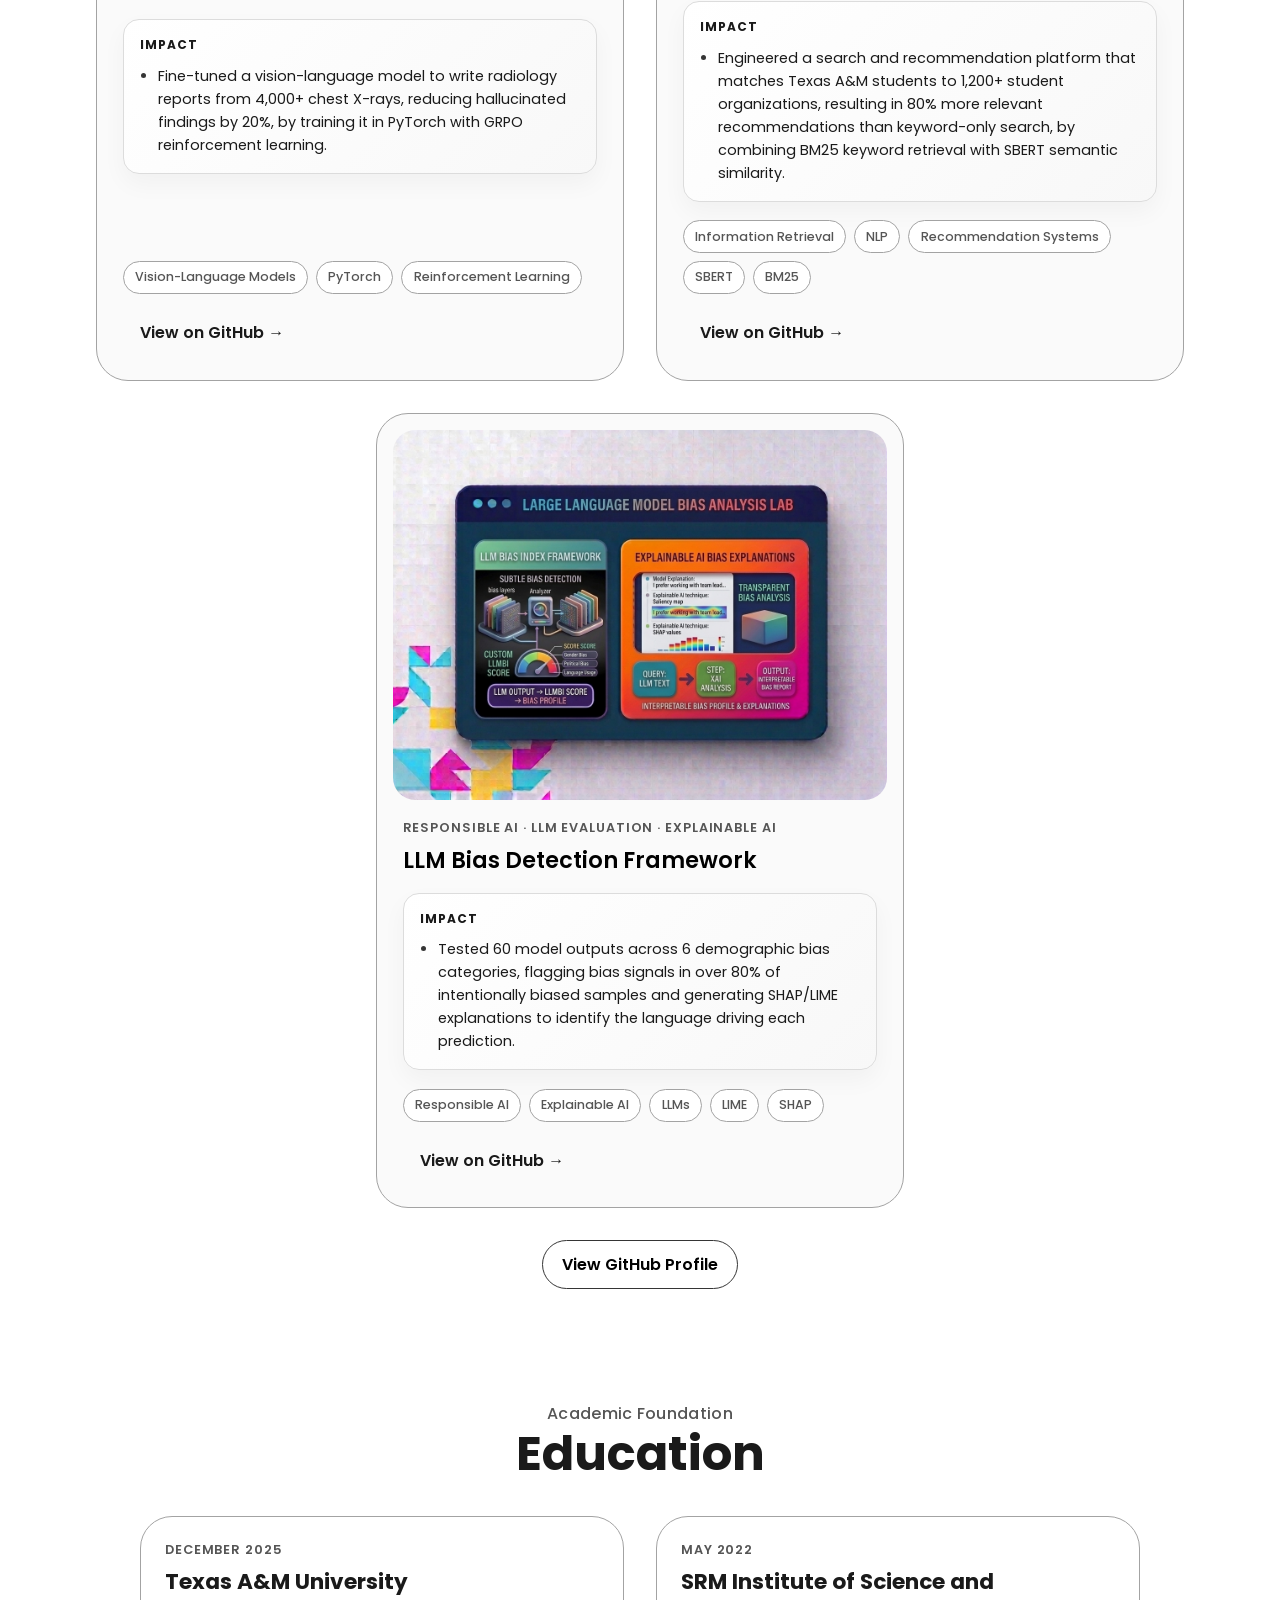
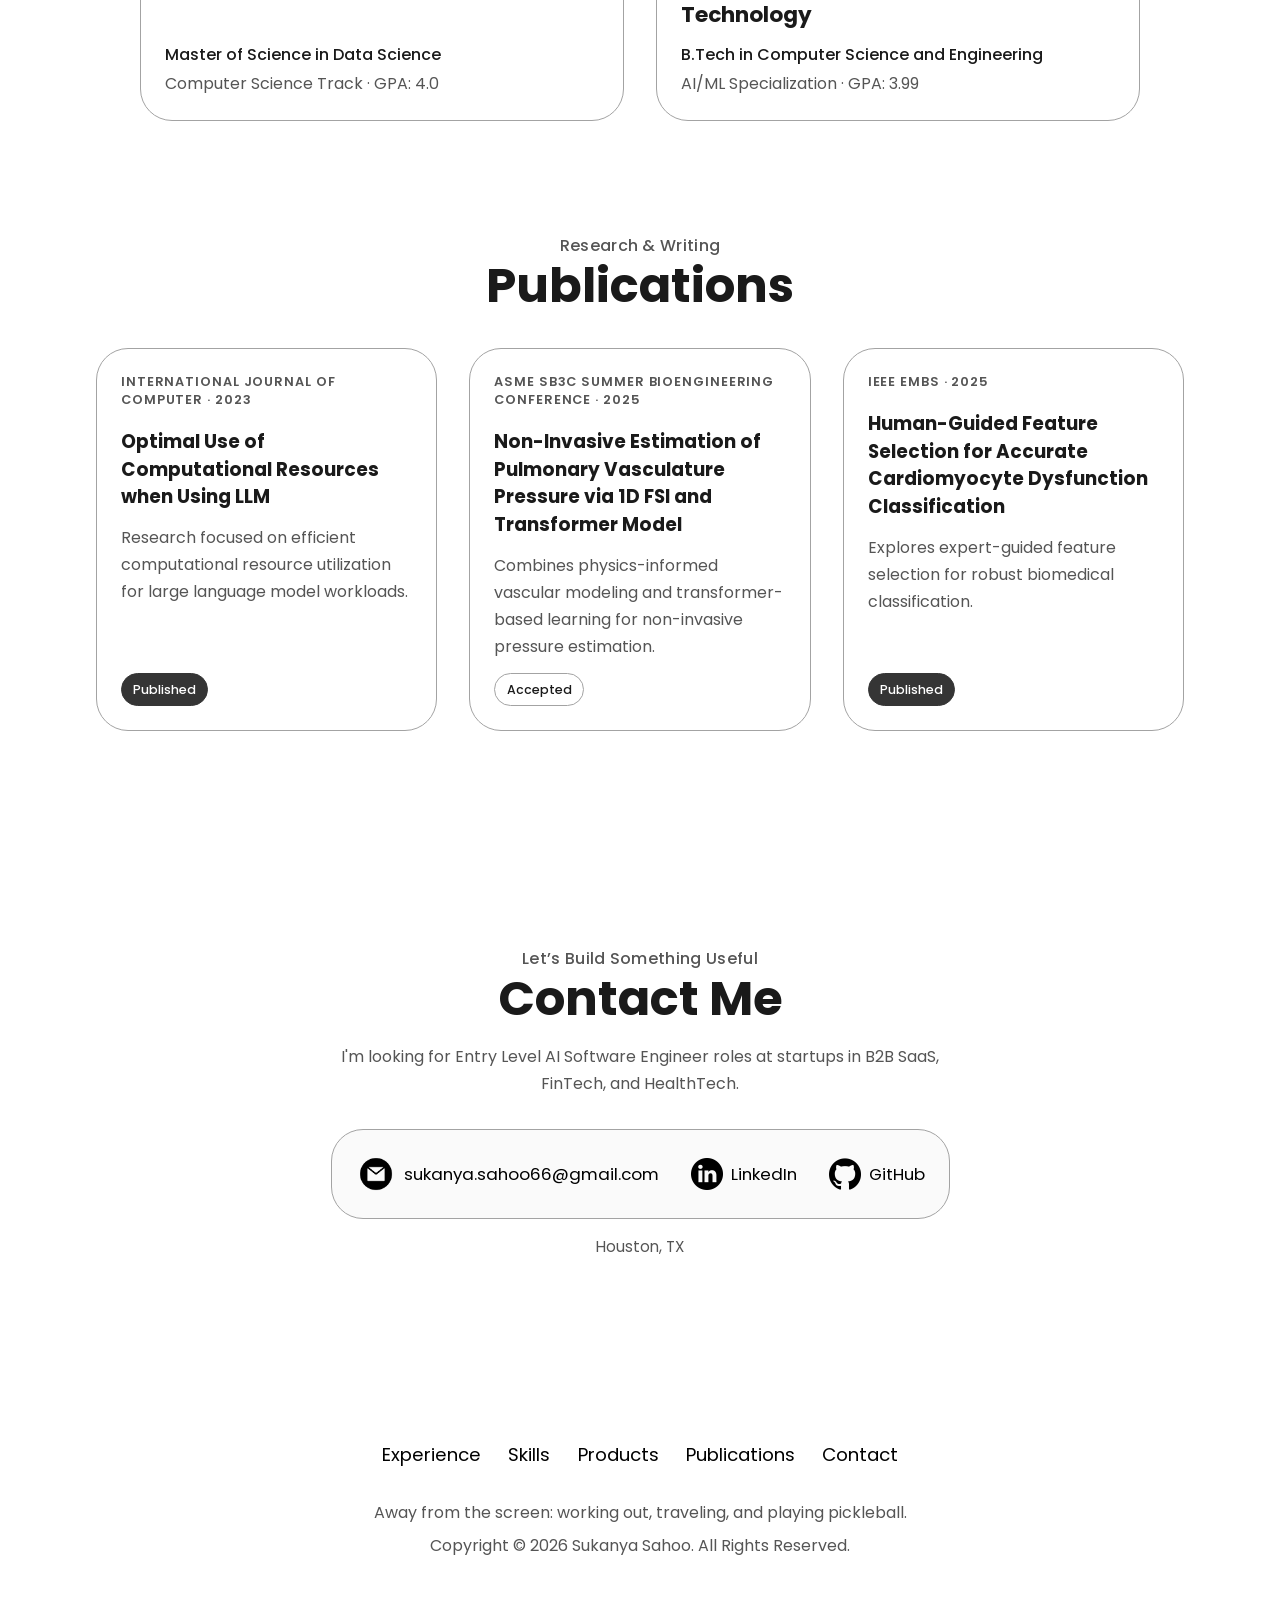
==== commit 89b88217: "chore: update" ====
--- a/index.html
+++ b/index.html
@@ -64,7 +64,7 @@
           <h1 class="title">Sukanya Sahoo</h1>
           <p class="section__text__p2">AI Software Engineer</p>
           <p class="hero-summary">
-            Entry-Level AI Software Engineer with 2+ years of experience 
+            Entry-Level AI Software Engineer with 3+ years of experience 
             building production systems across B2B Enterprise, FinTech, and HealthTech, 
             with systems serving 350K+ users and processing 30M+ logs per day, 
             plus 3 AI research papers including work accepted at IEEE EMBS 2025.
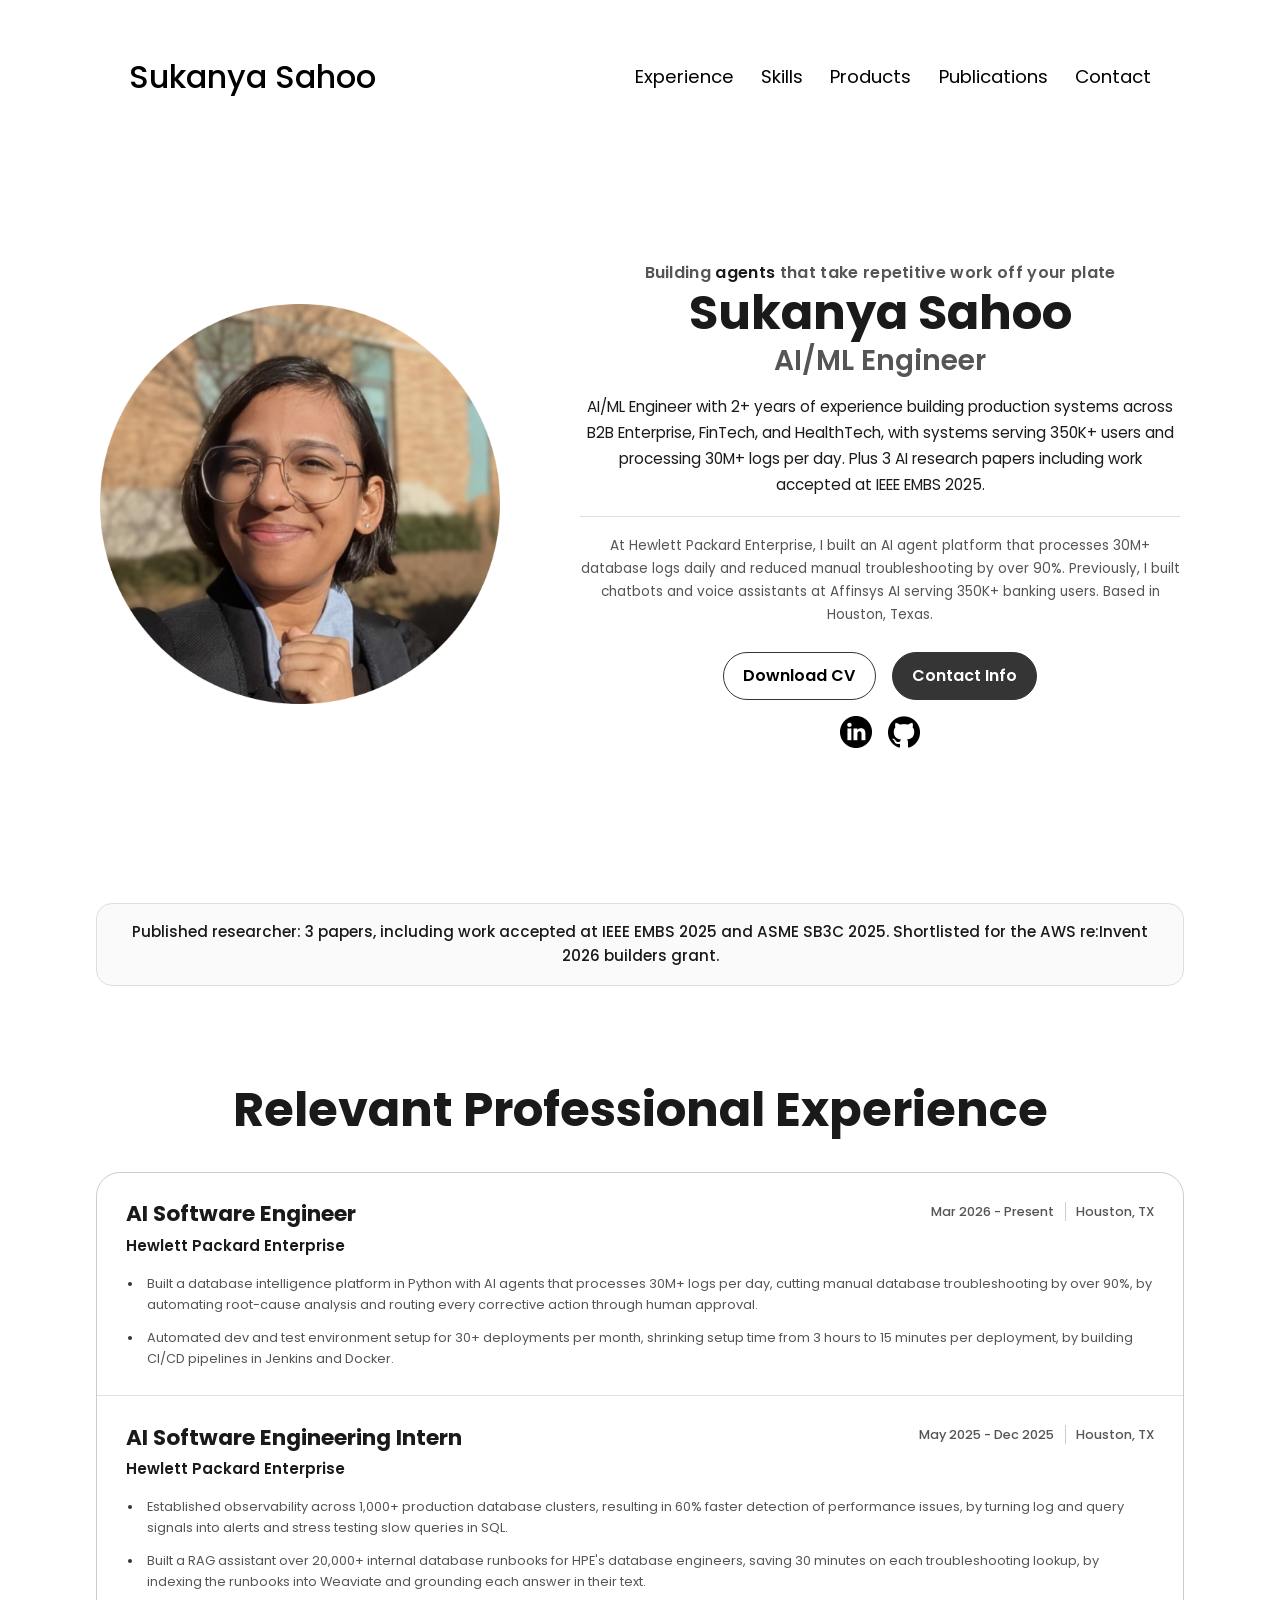
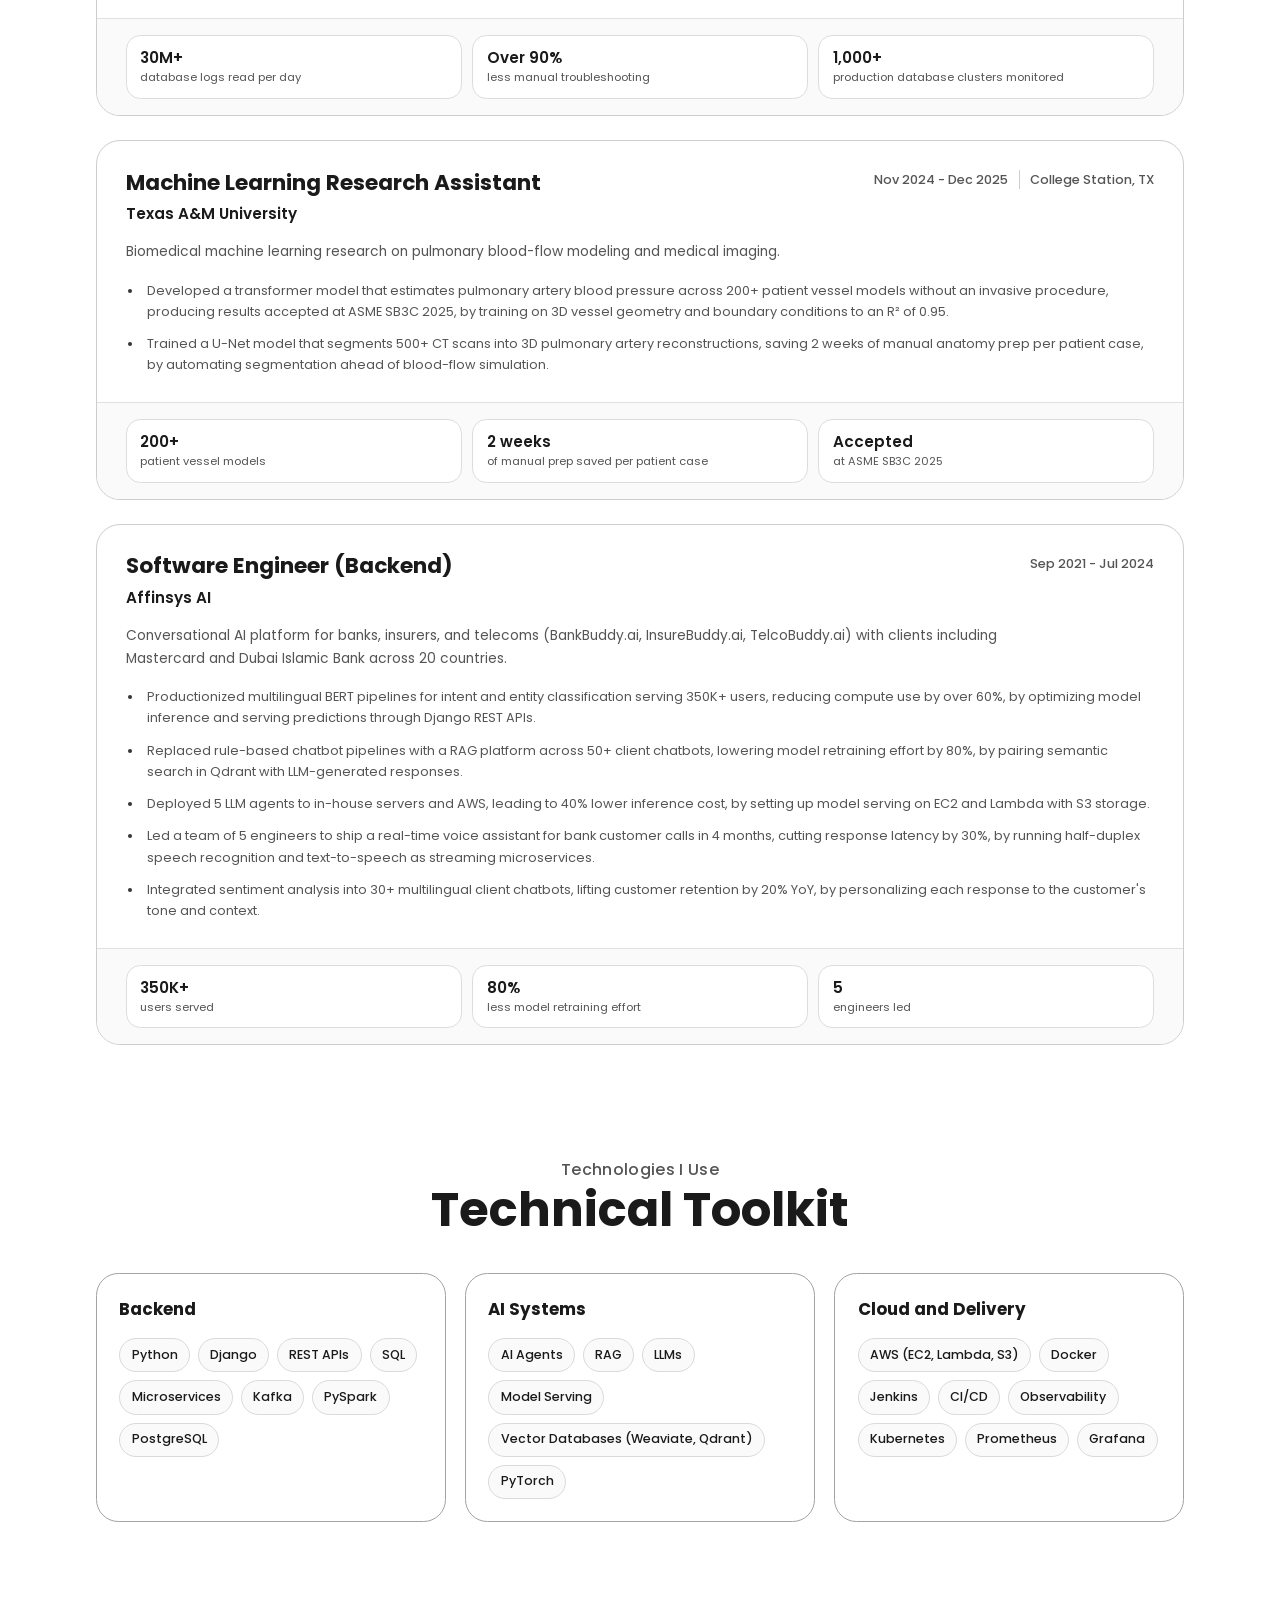
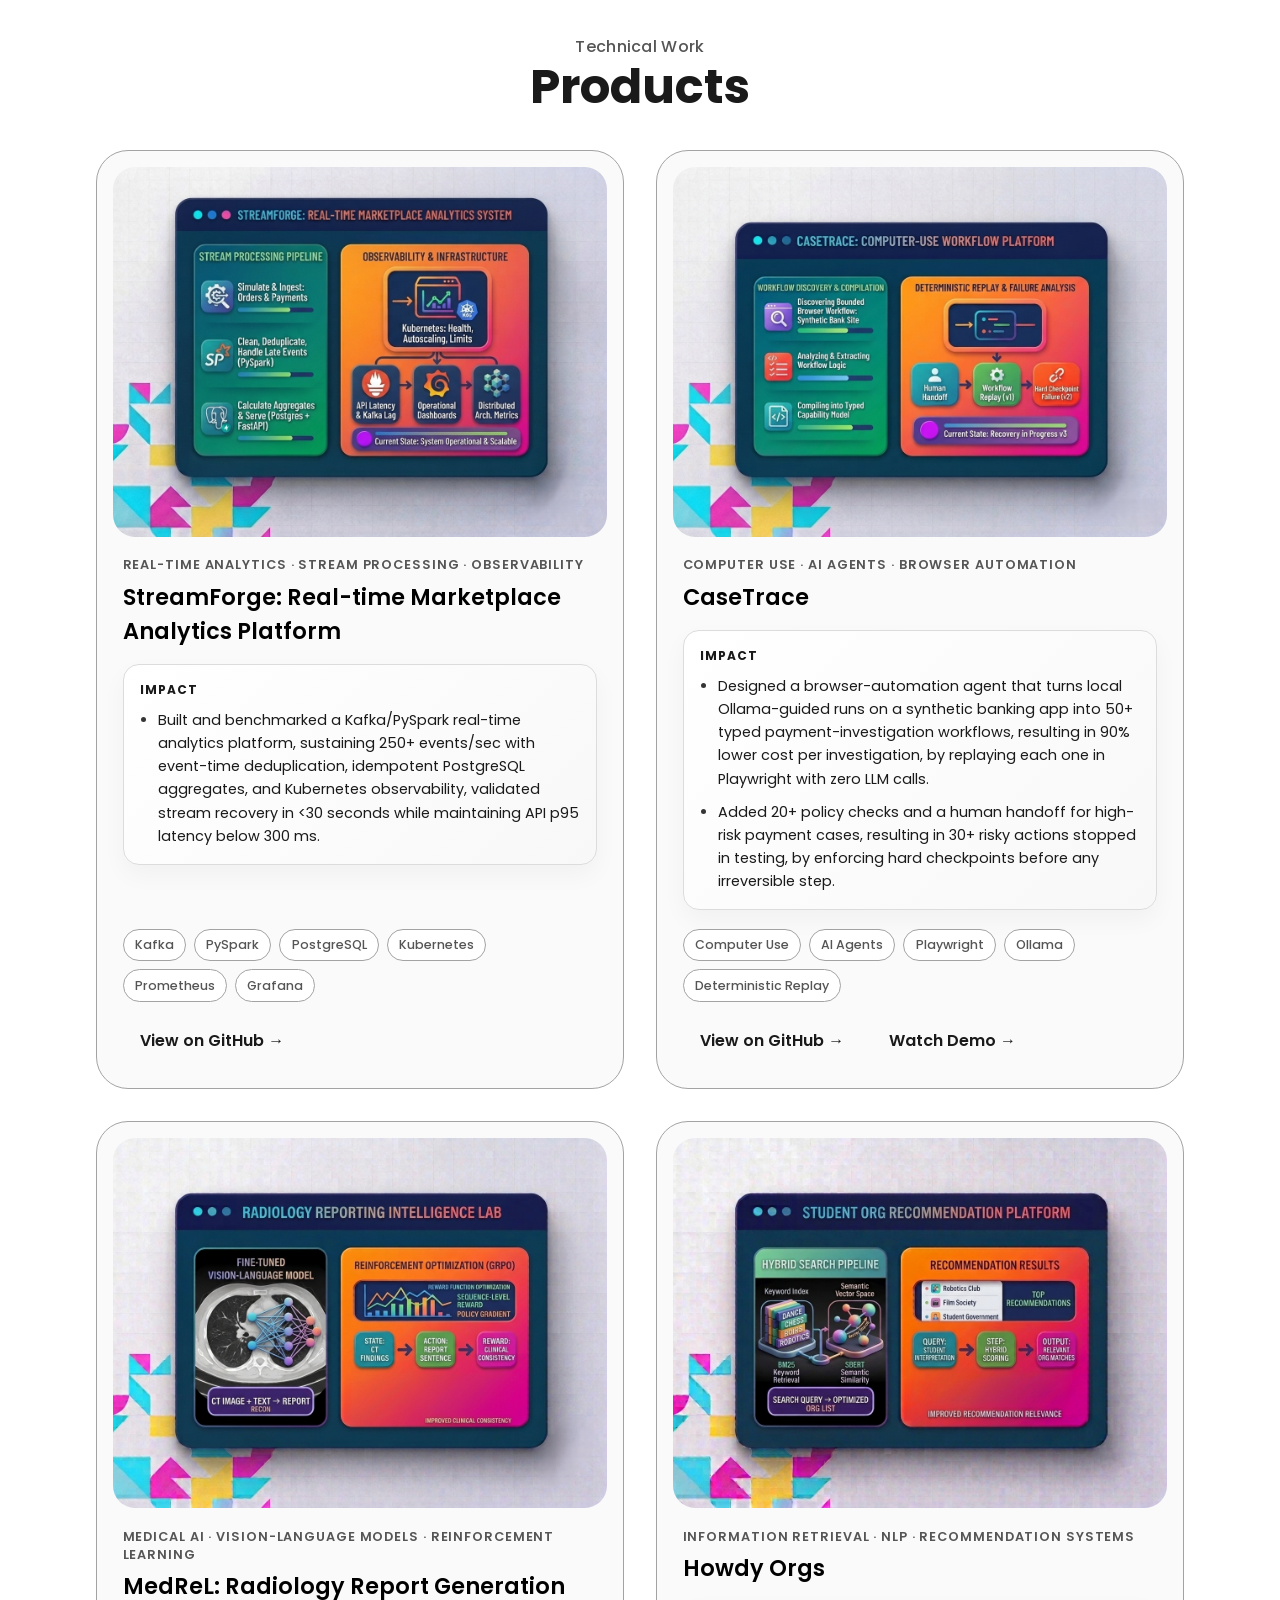
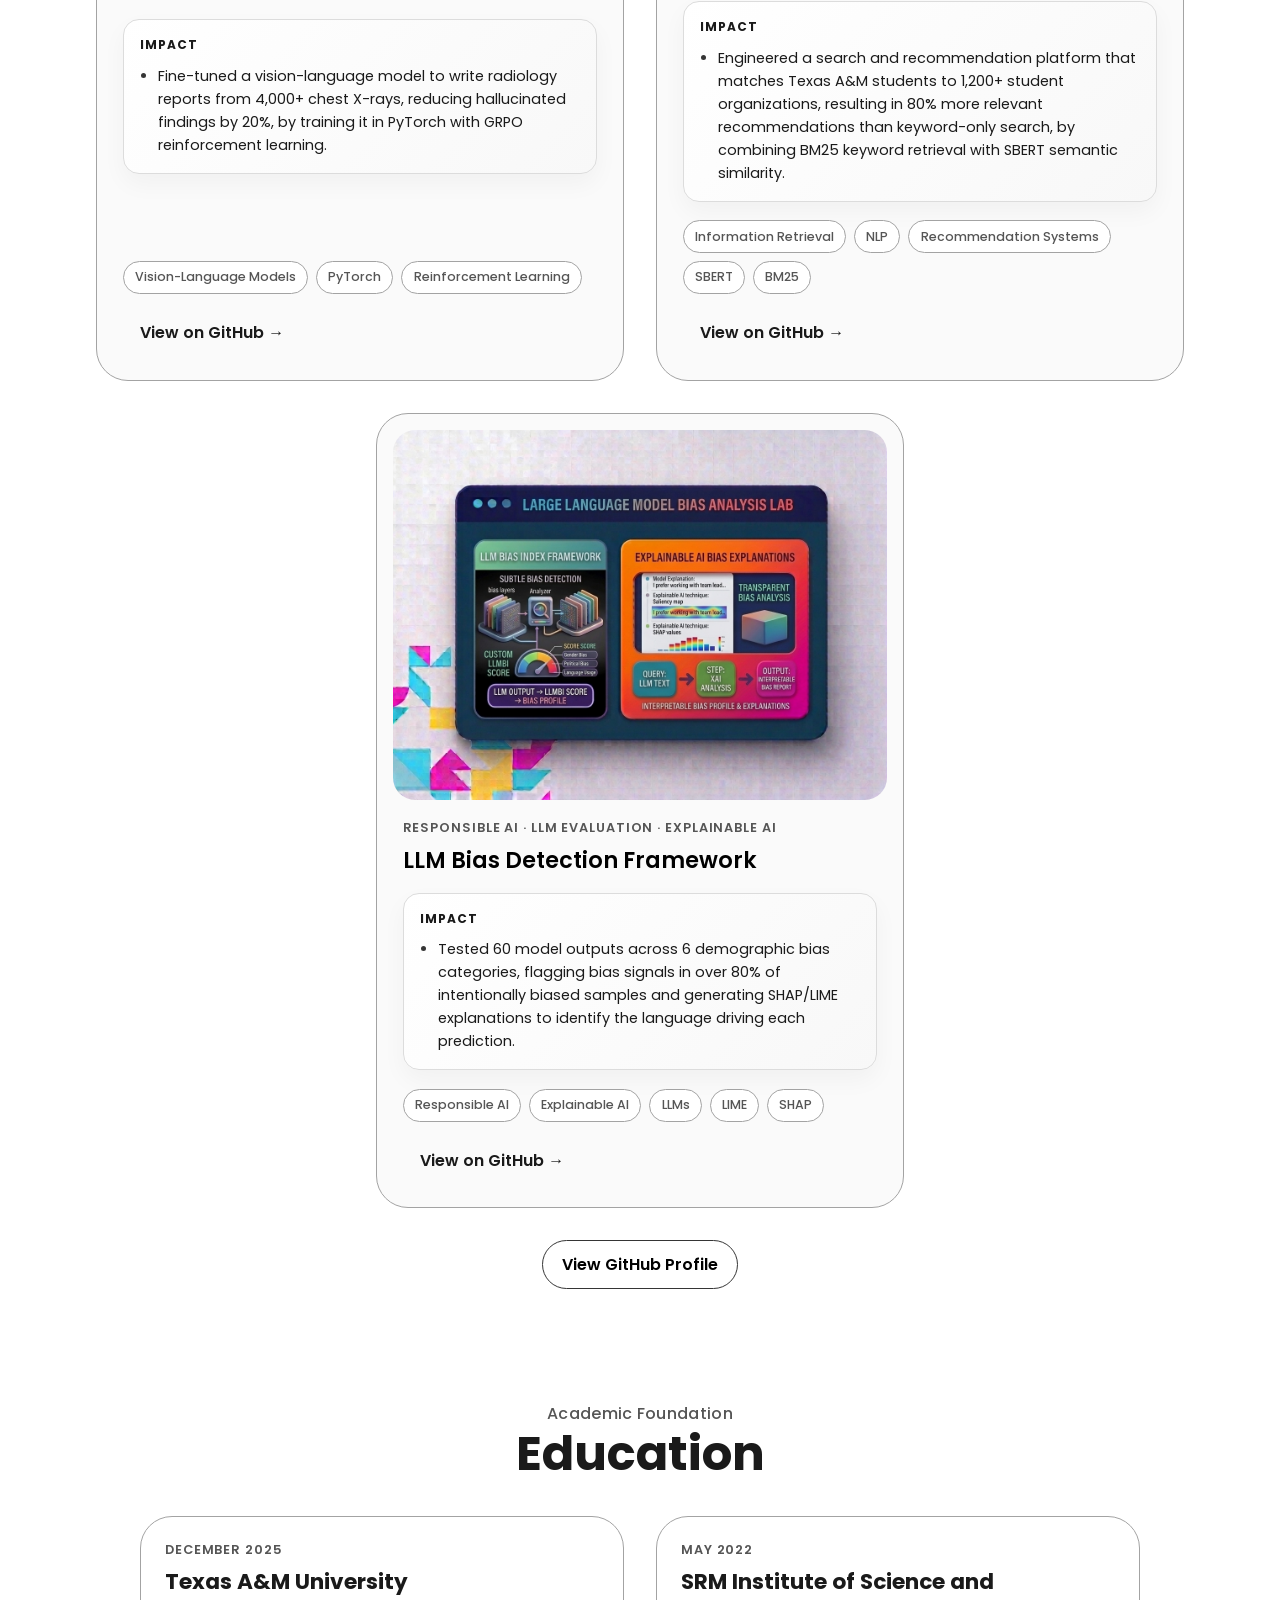
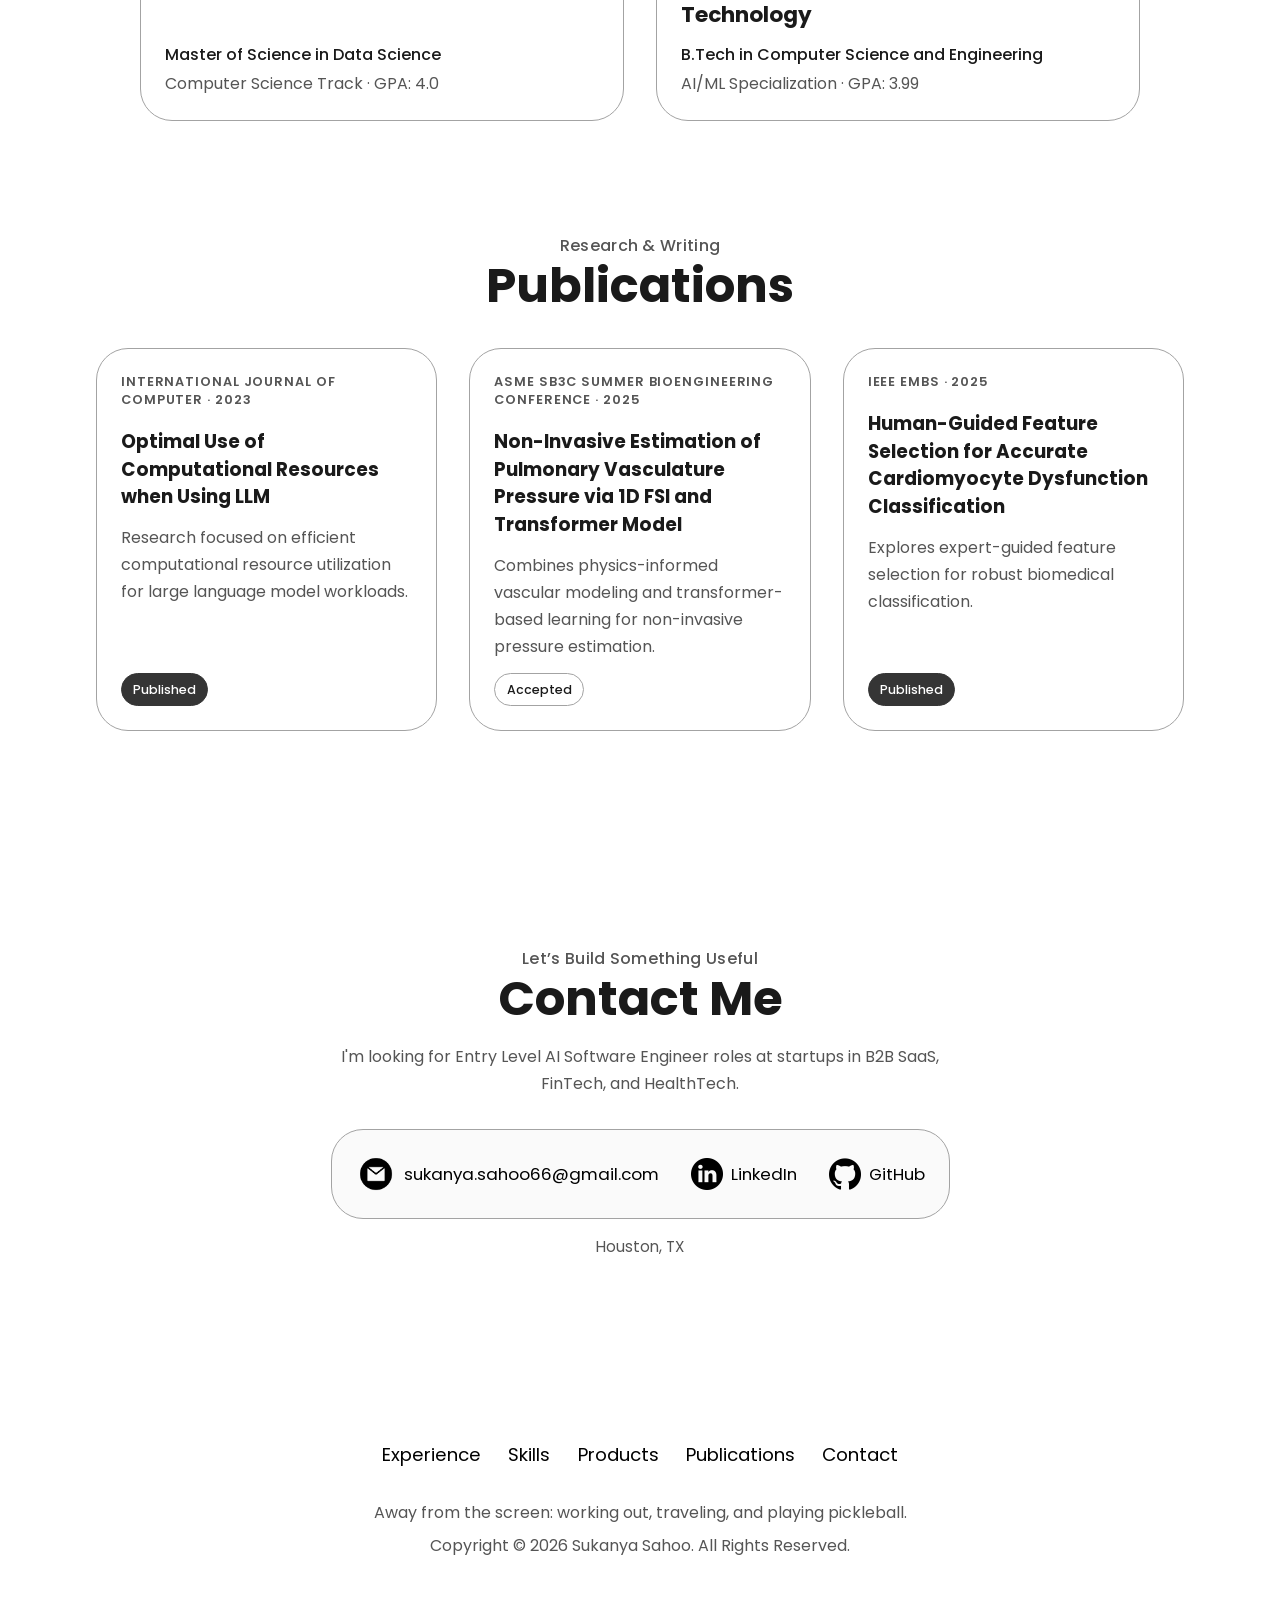
==== commit 5141bfa9: "chore: update title" ====
--- a/index.html
+++ b/index.html
@@ -62,12 +62,12 @@
         <div class="section__text">
           <p class="section__text__p1">Building <strong>agents</strong> that take repetitive work off your plate</p>
           <h1 class="title">Sukanya Sahoo</h1>
-          <p class="section__text__p2">AI Software Engineer</p>
+          <p class="section__text__p2">AI/ML Engineer</p>
           <p class="hero-summary">
-            Entry-Level AI Software Engineer with 3+ years of experience 
+            AI/ML Engineer with 2+ years of experience 
             building production systems across B2B Enterprise, FinTech, and HealthTech, 
-            with systems serving 350K+ users and processing 30M+ logs per day, 
-            plus 3 AI research papers including work accepted at IEEE EMBS 2025.
+            with systems serving 350K+ users and processing 30M+ logs per day. 
+            Plus 3 AI research papers including work accepted at IEEE EMBS 2025.
           </p>
           <p class="hero-highlight">
             At Hewlett Packard Enterprise, I built an AI agent platform that
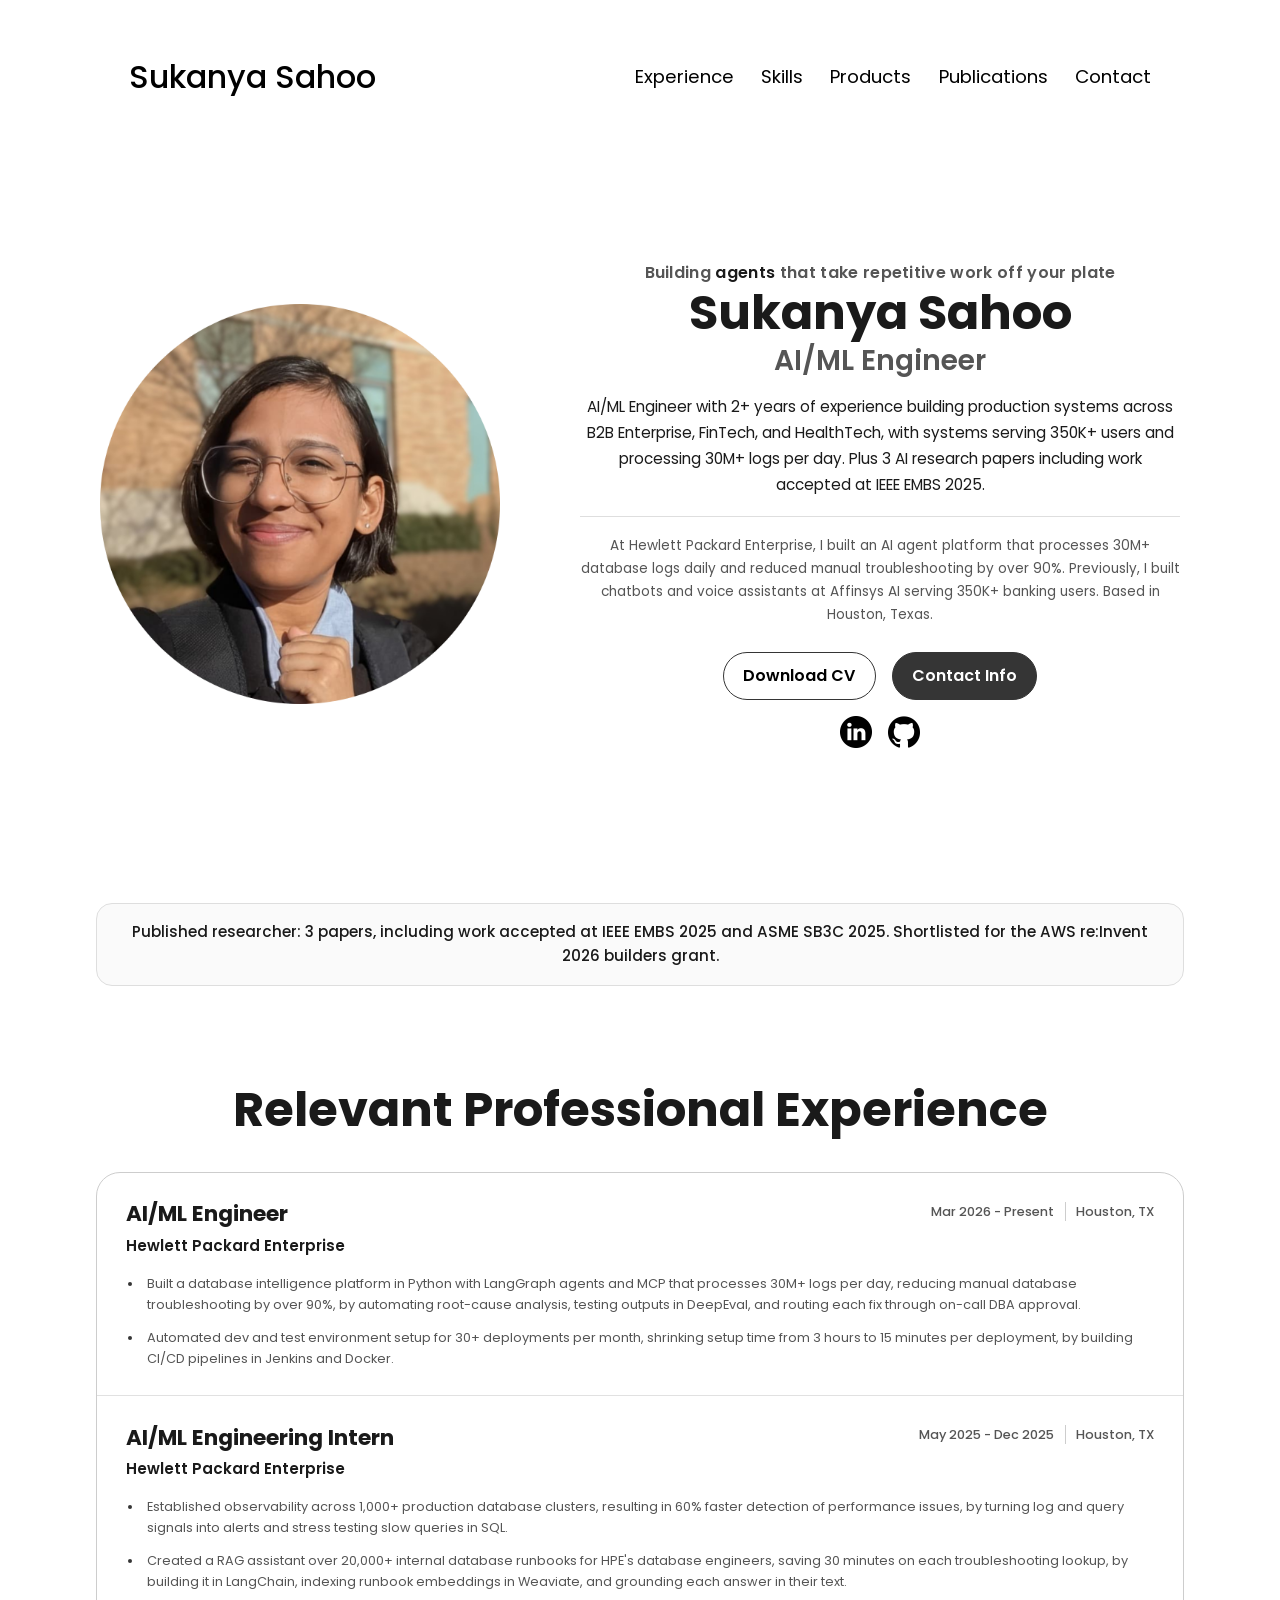
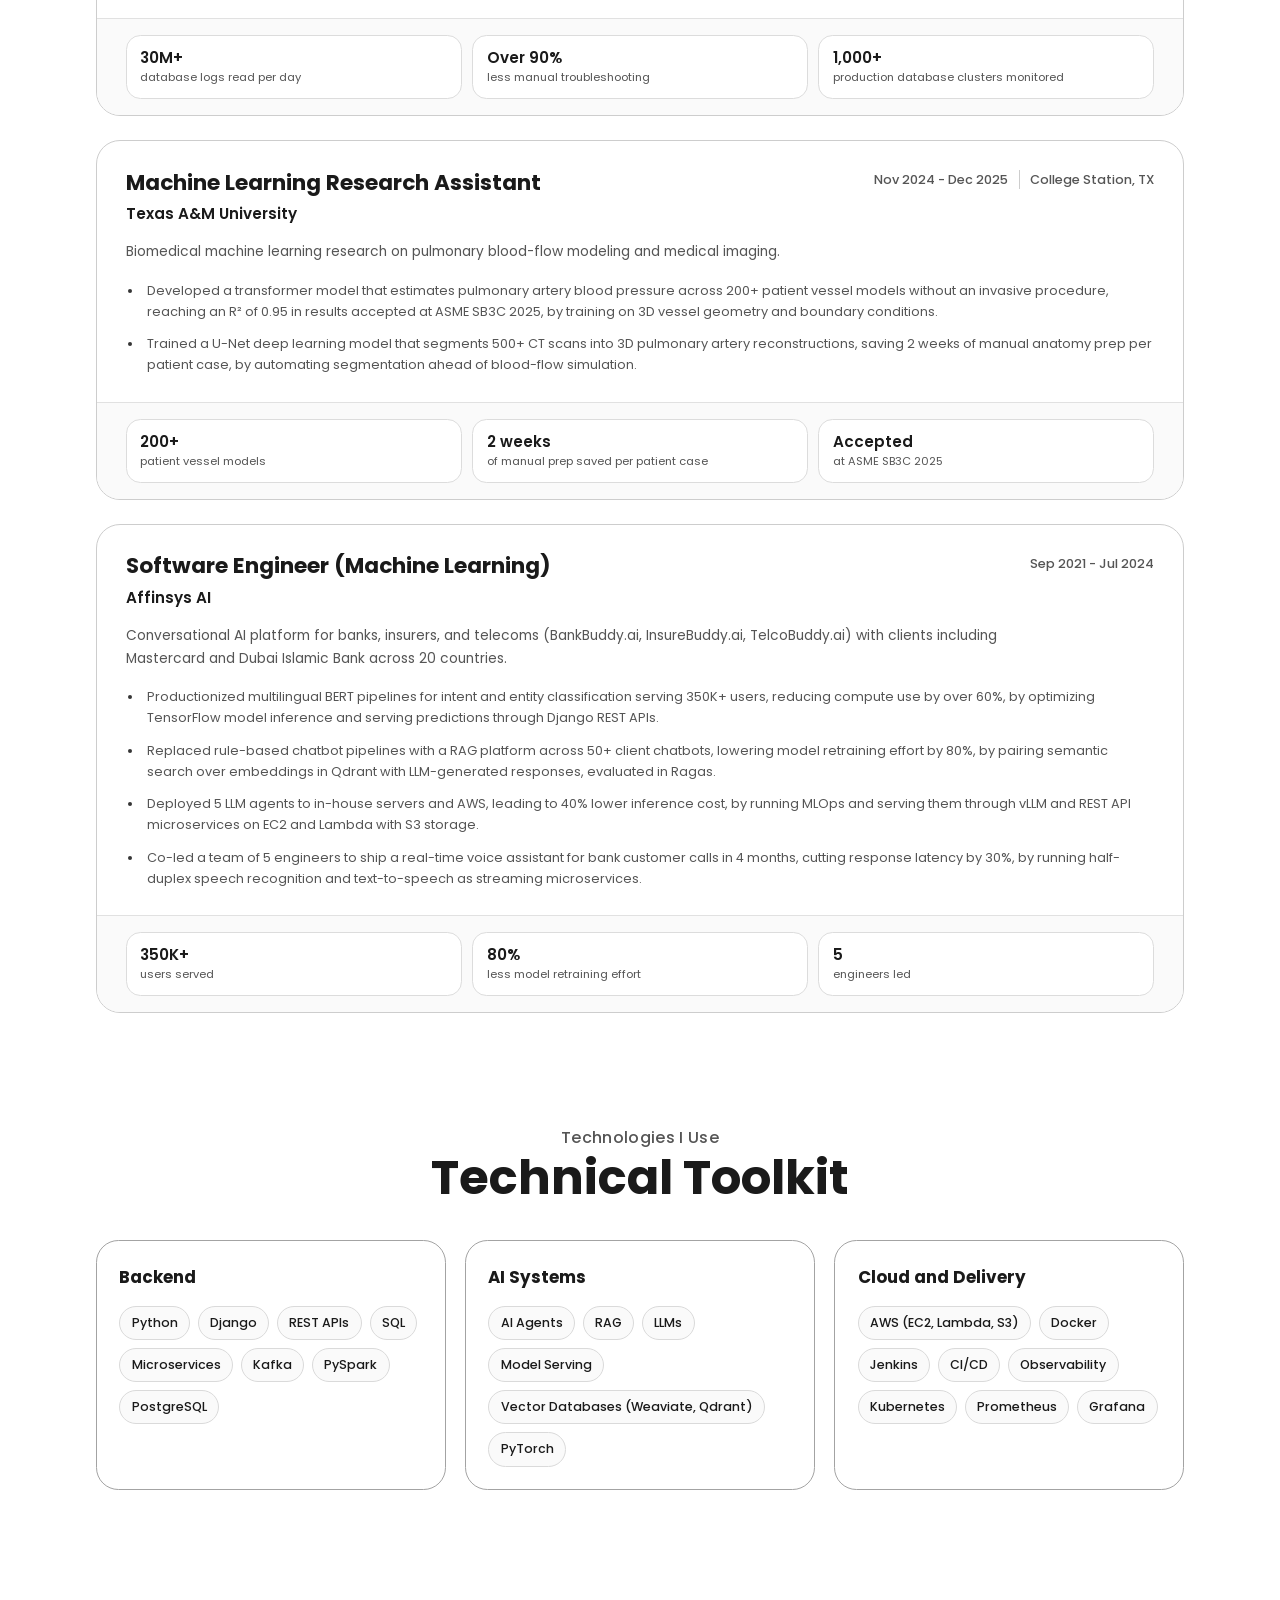
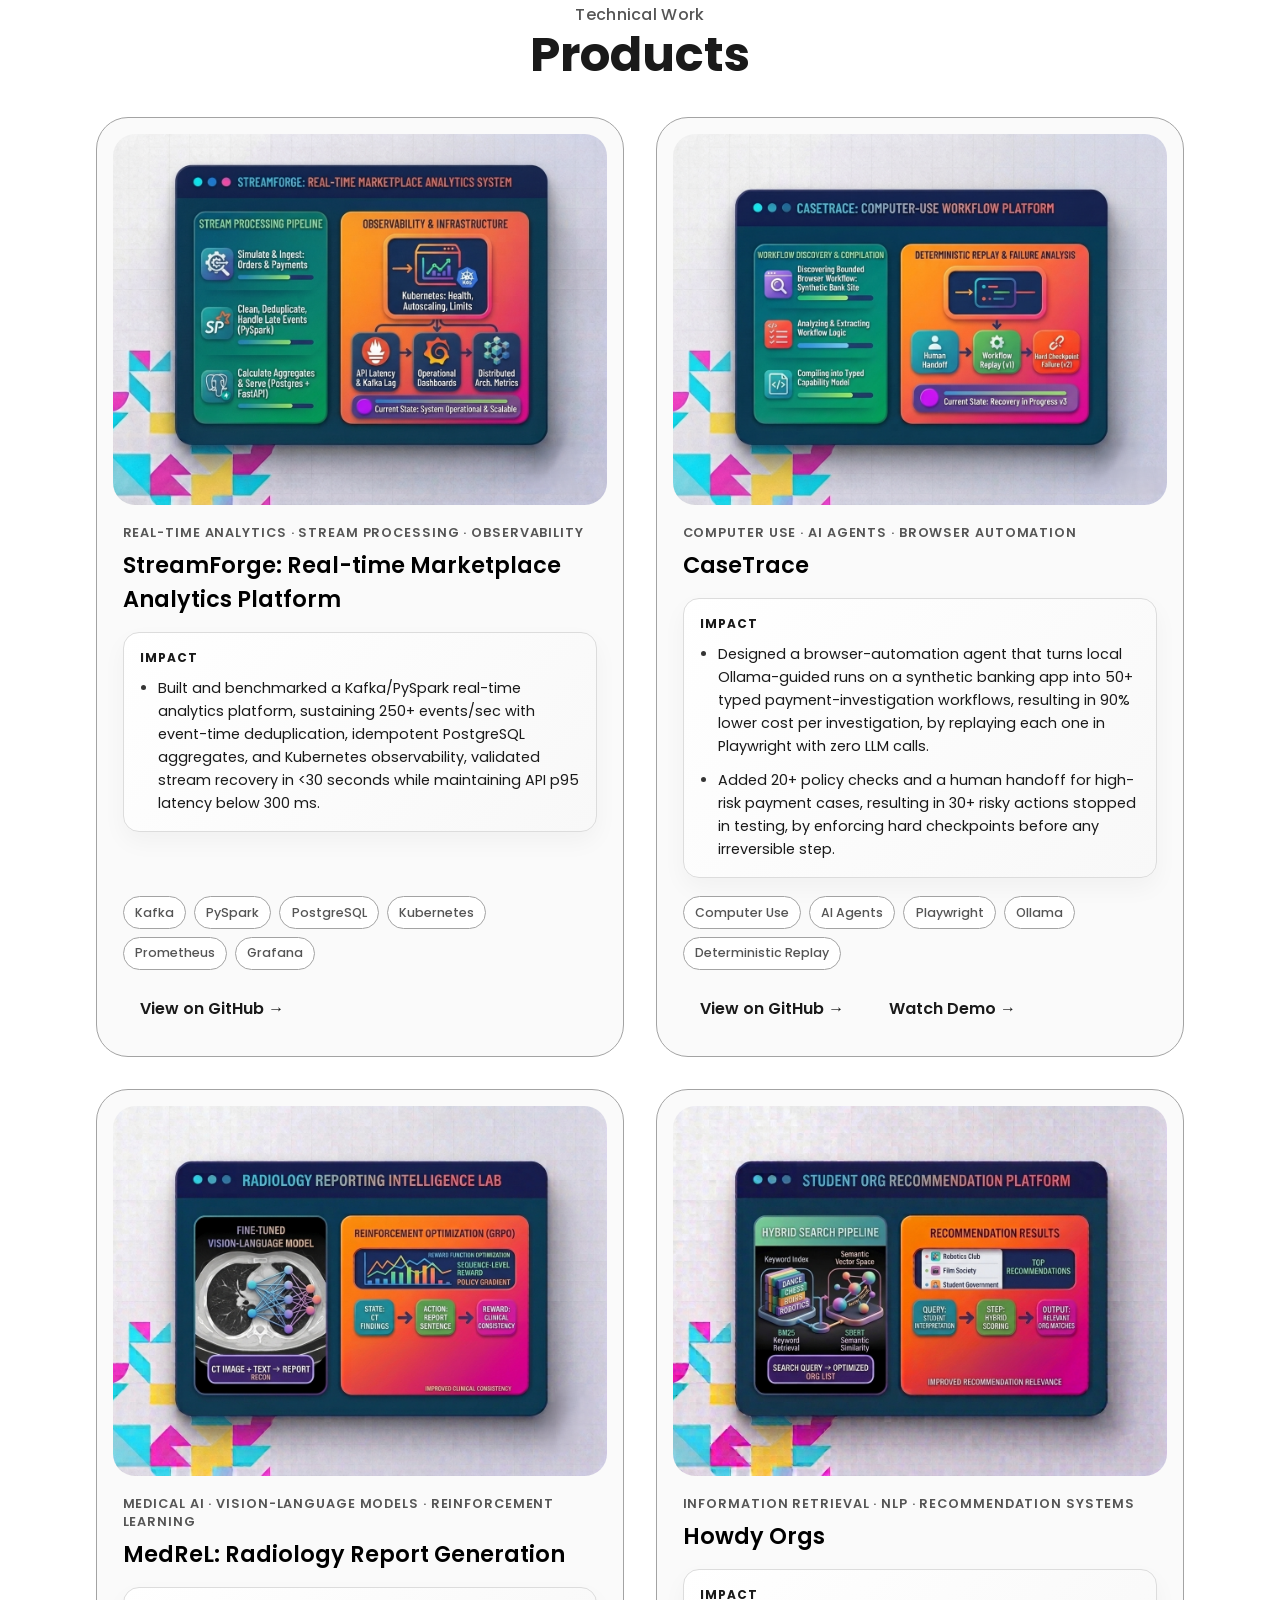
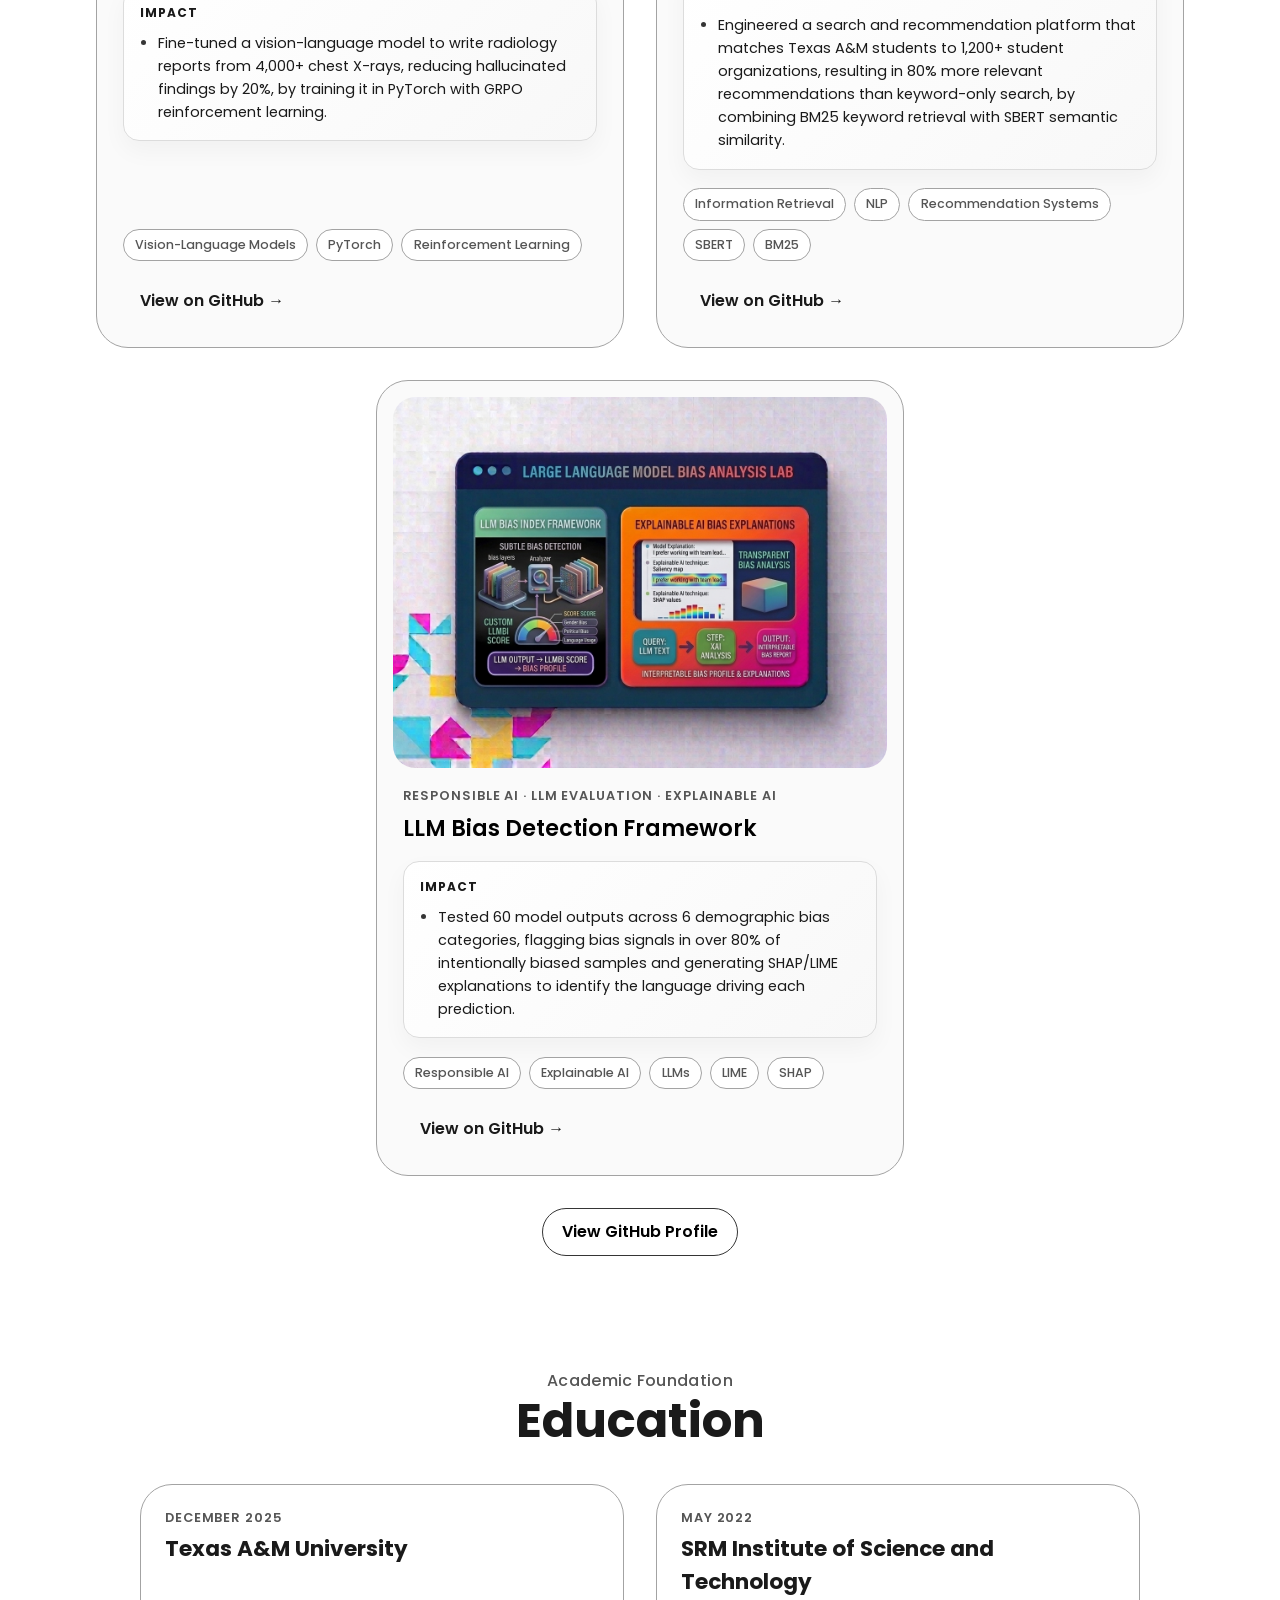
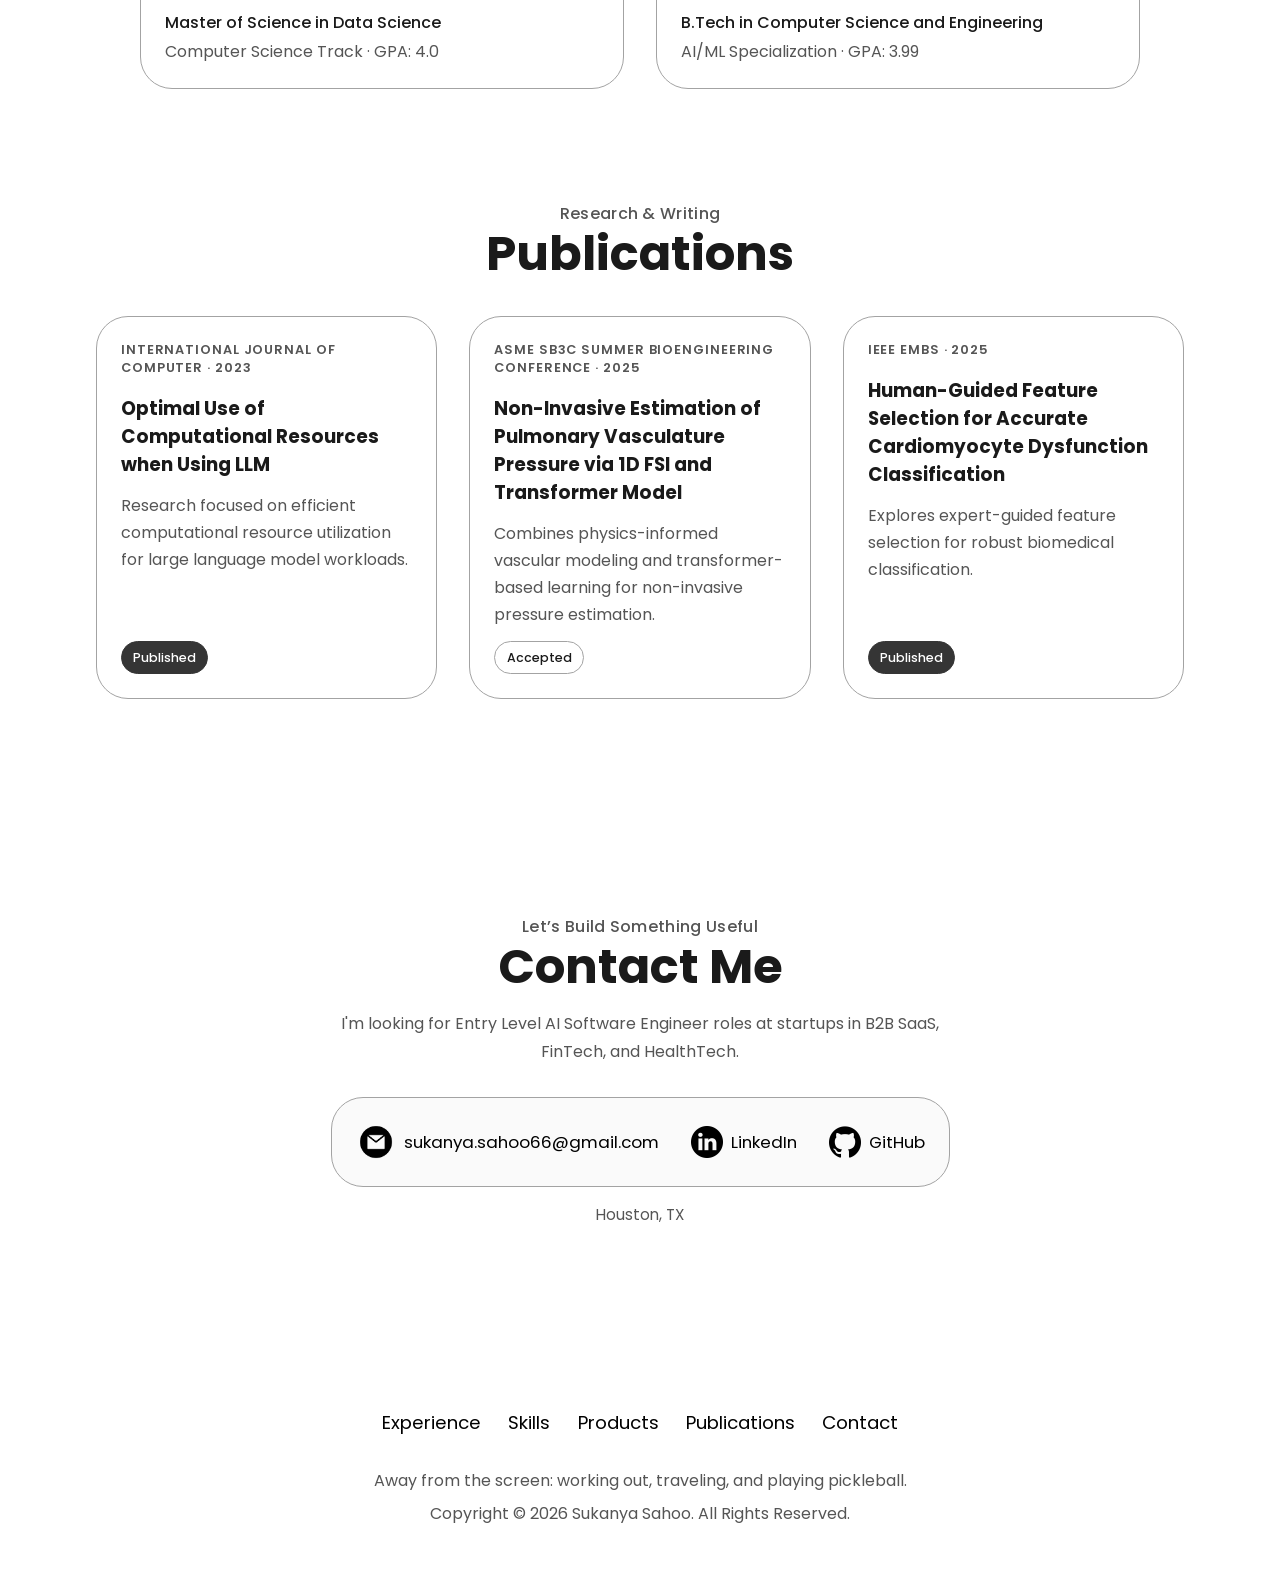
==== commit d0ef2c66: "chore: update exp" ====
--- a/index.html
+++ b/index.html
@@ -117,7 +117,7 @@
             <article class="details-container experience-role">
               <header class="role-header">
                 <div class="role-identity">
-                  <h3 class="role-title">AI Software Engineer</h3>
+                  <h3 class="role-title">AI/ML Engineer</h3>
                   <p class="role-company">Hewlett Packard Enterprise</p>
                 </div>
                 <div class="role-meta">
@@ -127,10 +127,11 @@
               </header>
               <ul class="experience-bullets">
                 <li class="experience-bullet">
-                  Built a database intelligence platform in Python with AI agents that
-                  processes 30M+ logs per day, cutting manual database troubleshooting
-                  by over 90%, by automating root-cause analysis and routing every
-                  corrective action through human approval.
+                  Built a database intelligence platform in Python with LangGraph
+                  agents and MCP that processes 30M+ logs per day, reducing manual
+                  database troubleshooting by over 90%, by automating root-cause
+                  analysis, testing outputs in DeepEval, and routing each fix through
+                  on-call DBA approval.
                 </li>
                 <li class="experience-bullet">
                   Automated dev and test environment setup for 30+ deployments per
@@ -143,7 +144,7 @@
             <article class="details-container experience-role">
               <header class="role-header">
                 <div class="role-identity">
-                  <h3 class="role-title">AI Software Engineering Intern</h3>
+                  <h3 class="role-title">AI/ML Engineering Intern</h3>
                   <p class="role-company">Hewlett Packard Enterprise</p>
                 </div>
                 <div class="role-meta">
@@ -159,10 +160,10 @@
                   SQL.
                 </li>
                 <li class="experience-bullet">
-                  Built a RAG assistant over 20,000+ internal database runbooks for
+                  Created a RAG assistant over 20,000+ internal database runbooks for
                   HPE's database engineers, saving 30 minutes on each troubleshooting
-                  lookup, by indexing the runbooks into Weaviate and grounding each
-                  answer in their text.
+                  lookup, by building it in LangChain, indexing runbook embeddings in
+                  Weaviate, and grounding each answer in their text.
                 </li>
               </ul>
             </article>
@@ -207,13 +208,13 @@
                 <li class="experience-bullet">
                   Developed a transformer model that estimates pulmonary artery blood
                   pressure across 200+ patient vessel models without an invasive
-                  procedure, producing results accepted at ASME SB3C 2025, by training
-                  on 3D vessel geometry and boundary conditions to an R² of 0.95.
-                </li>
-                <li class="experience-bullet">
-                  Trained a U-Net model that segments 500+ CT scans into 3D pulmonary
-                  artery reconstructions, saving 2 weeks of manual anatomy prep per
-                  patient case, by automating segmentation ahead of blood-flow
+                  procedure, reaching an R² of 0.95 in results accepted at ASME SB3C
+                  2025, by training on 3D vessel geometry and boundary conditions.
+                </li>
+                <li class="experience-bullet">
+                  Trained a U-Net deep learning model that segments 500+ CT scans into
+                  3D pulmonary artery reconstructions, saving 2 weeks of manual anatomy
+                  prep per patient case, by automating segmentation ahead of blood-flow
                   simulation.
                 </li>
               </ul>
@@ -243,7 +244,7 @@
             <article class="details-container experience-role">
               <header class="role-header">
                 <div class="role-identity">
-                  <h3 class="role-title">Software Engineer (Backend)</h3>
+                  <h3 class="role-title">Software Engineer (Machine Learning)</h3>
                   <p class="role-company">Affinsys AI</p>
                 </div>
                 <div class="role-meta">
@@ -259,29 +260,25 @@
                 <li class="experience-bullet">
                   Productionized multilingual BERT pipelines for intent and entity
                   classification serving 350K+ users, reducing compute use by over 60%,
-                  by optimizing model inference and serving predictions through Django
-                  REST APIs.
+                  by optimizing TensorFlow model inference and serving predictions
+                  through Django REST APIs.
                 </li>
                 <li class="experience-bullet">
                   Replaced rule-based chatbot pipelines with a RAG platform across 50+
                   client chatbots, lowering model retraining effort by 80%, by pairing
-                  semantic search in Qdrant with LLM-generated responses.
+                  semantic search over embeddings in Qdrant with LLM-generated
+                  responses, evaluated in Ragas.
                 </li>
                 <li class="experience-bullet">
                   Deployed 5 LLM agents to in-house servers and AWS, leading to 40%
-                  lower inference cost, by setting up model serving on EC2 and Lambda
-                  with S3 storage.
-                </li>
-                <li class="experience-bullet">
-                  Led a team of 5 engineers to ship a real-time voice assistant for
+                  lower inference cost, by running MLOps and serving them through vLLM
+                  and REST API microservices on EC2 and Lambda with S3 storage.
+                </li>
+                <li class="experience-bullet">
+                  Co-led a team of 5 engineers to ship a real-time voice assistant for
                   bank customer calls in 4 months, cutting response latency by 30%, by
                   running half-duplex speech recognition and text-to-speech as
                   streaming microservices.
-                </li>
-                <li class="experience-bullet">
-                  Integrated sentiment analysis into 30+ multilingual client chatbots,
-                  lifting customer retention by 20% YoY, by personalizing each response
-                  to the customer's tone and context.
                 </li>
               </ul>
             </article>
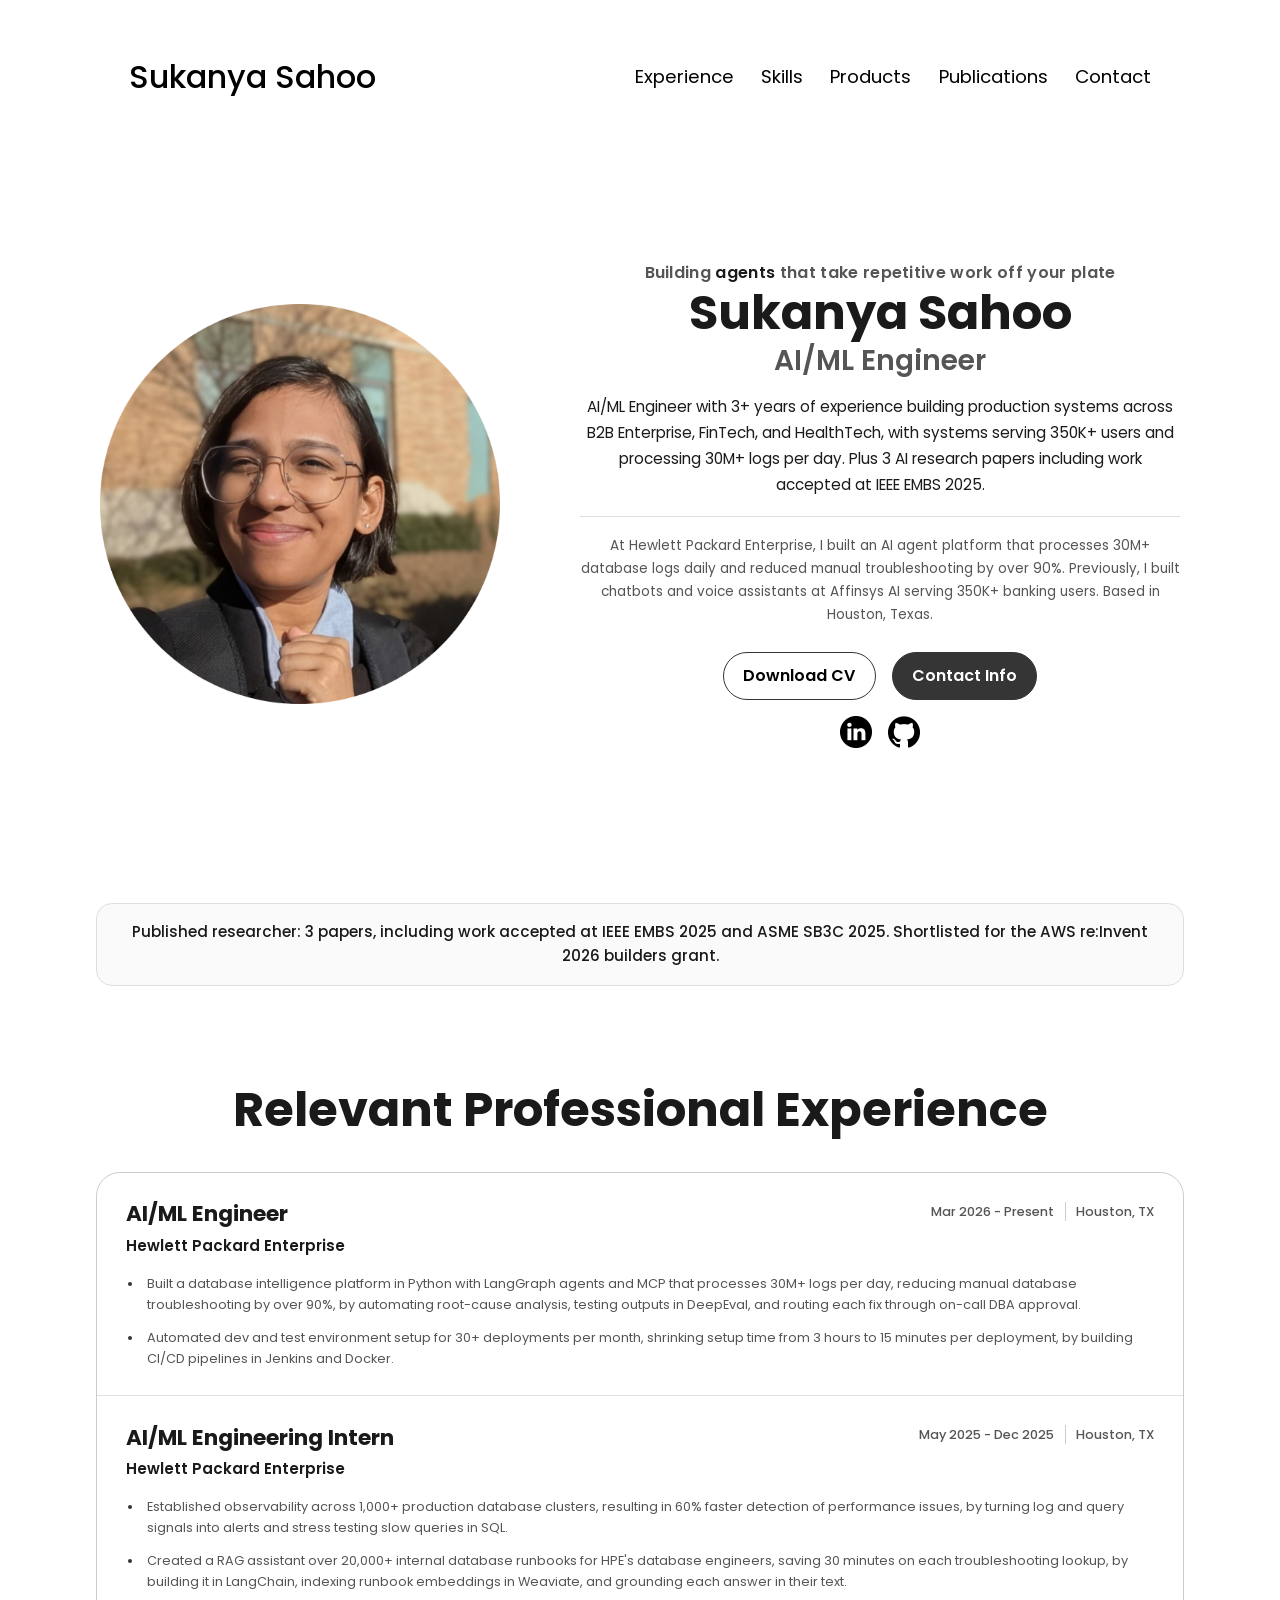
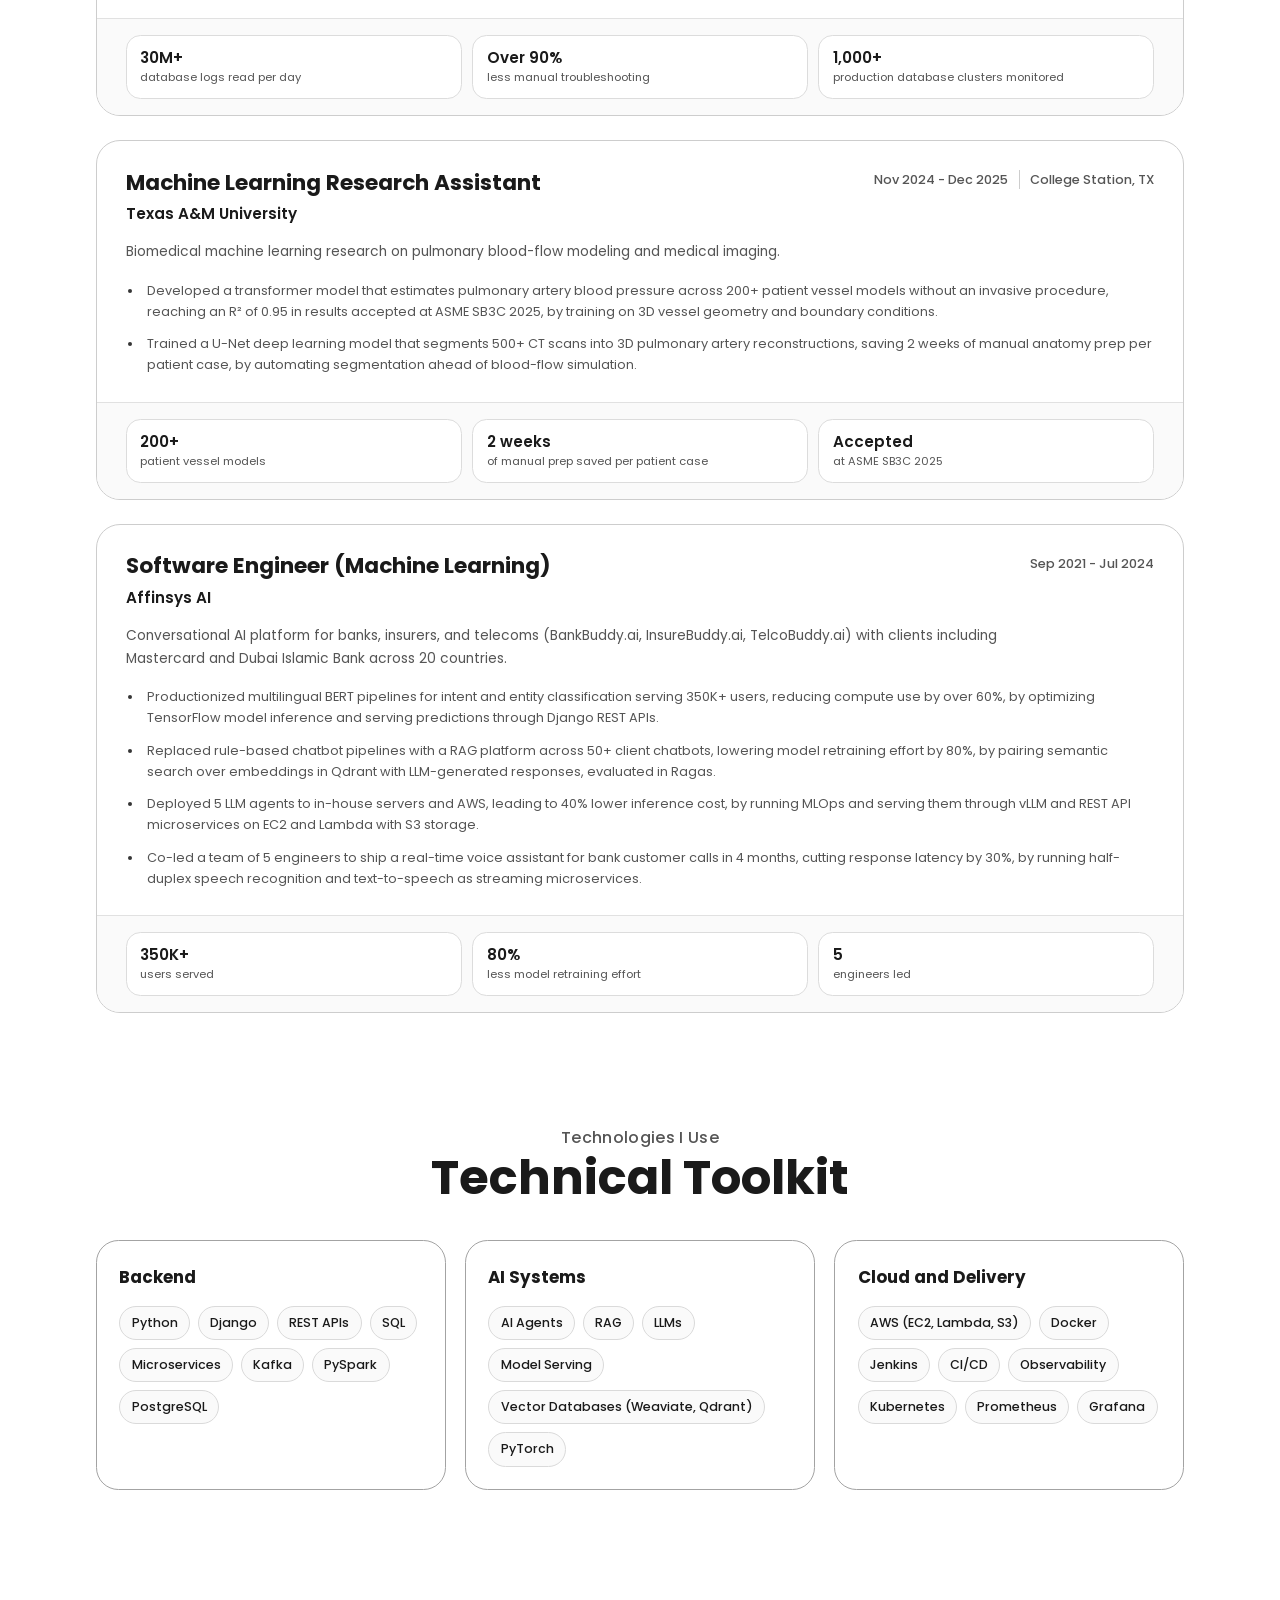
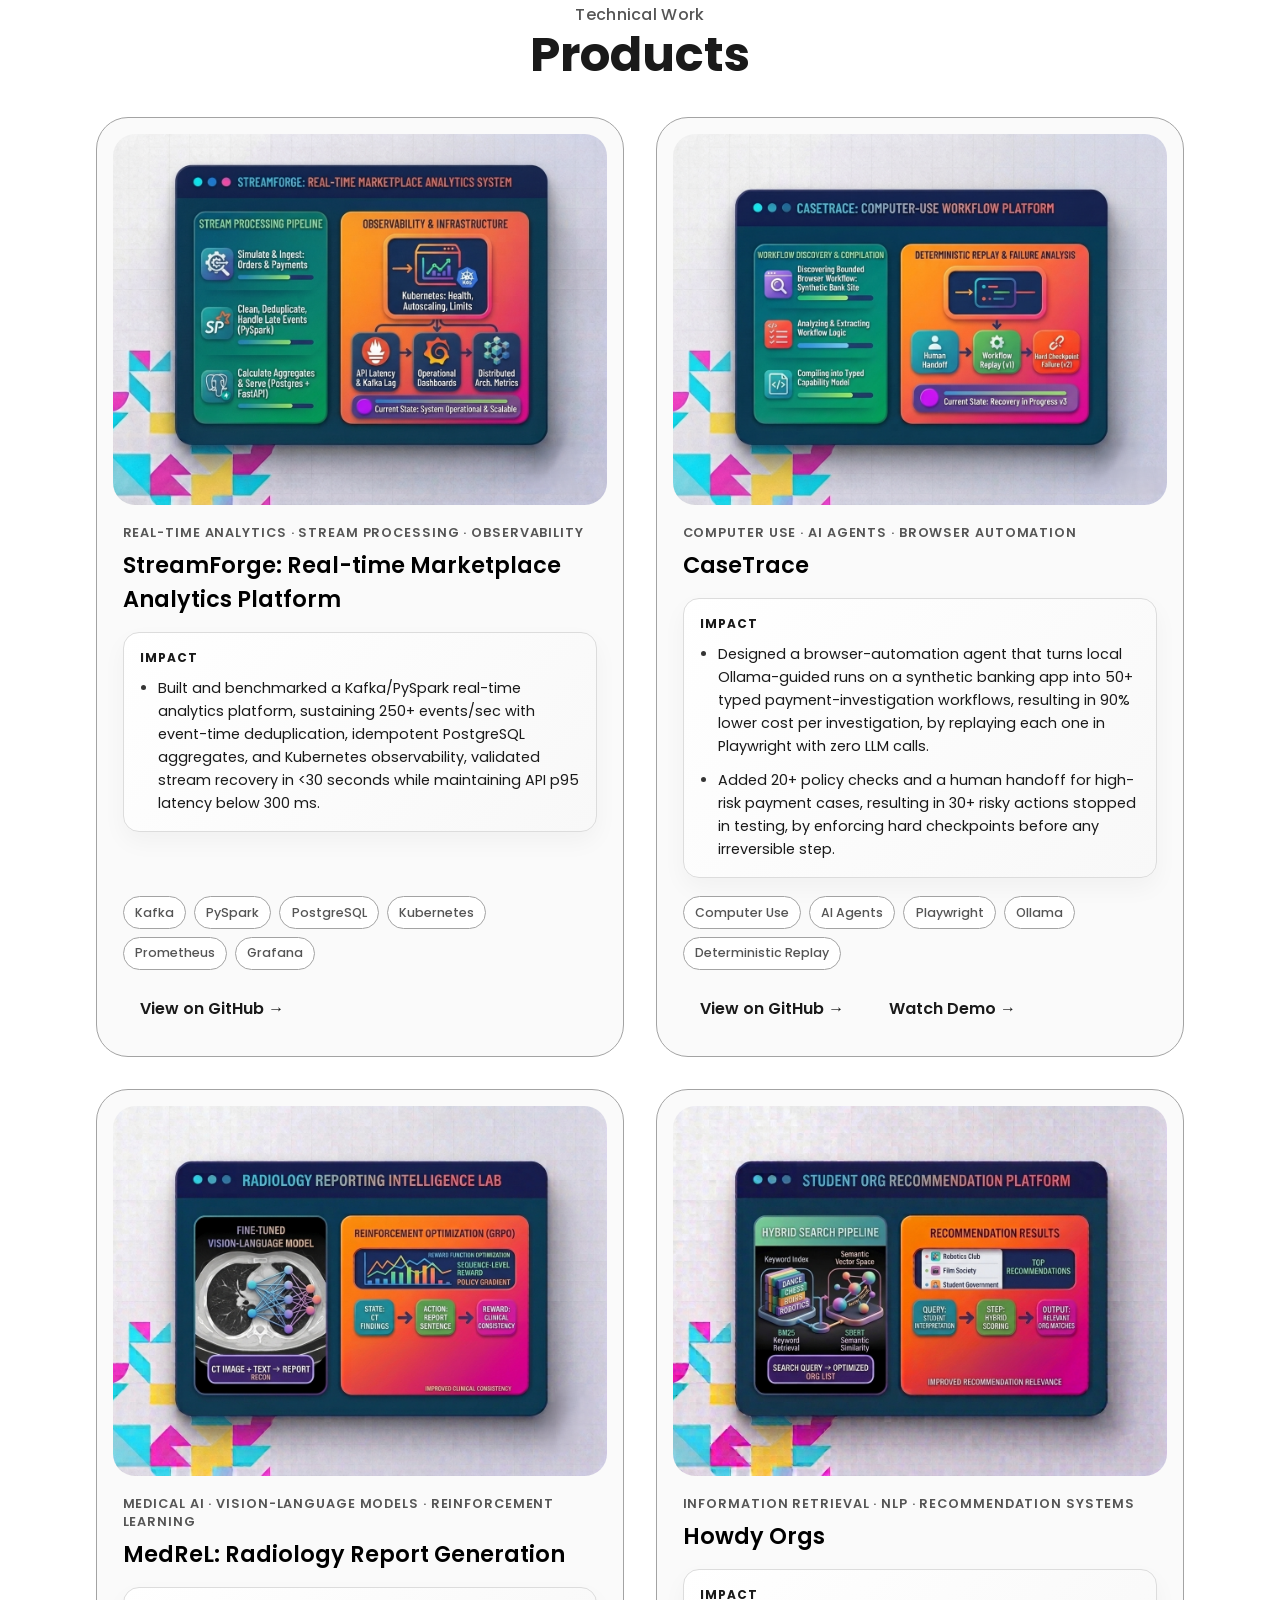
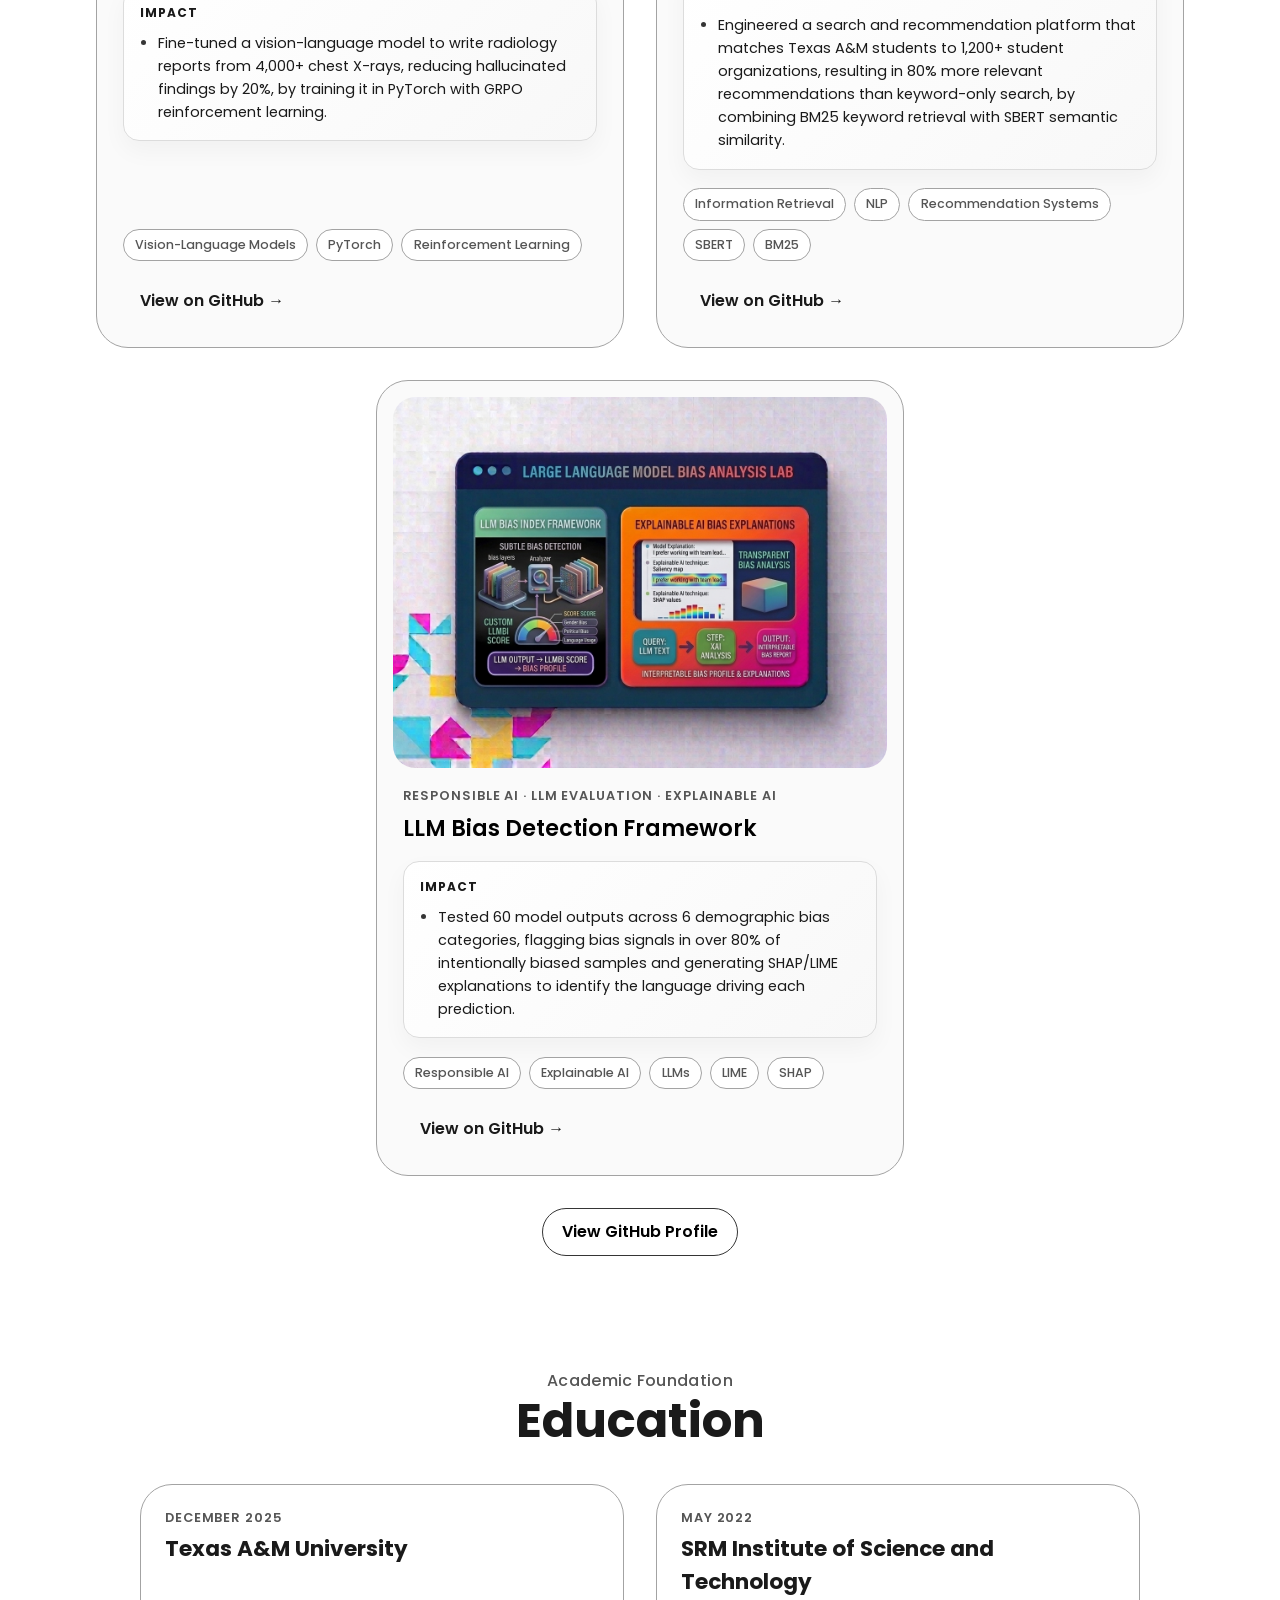
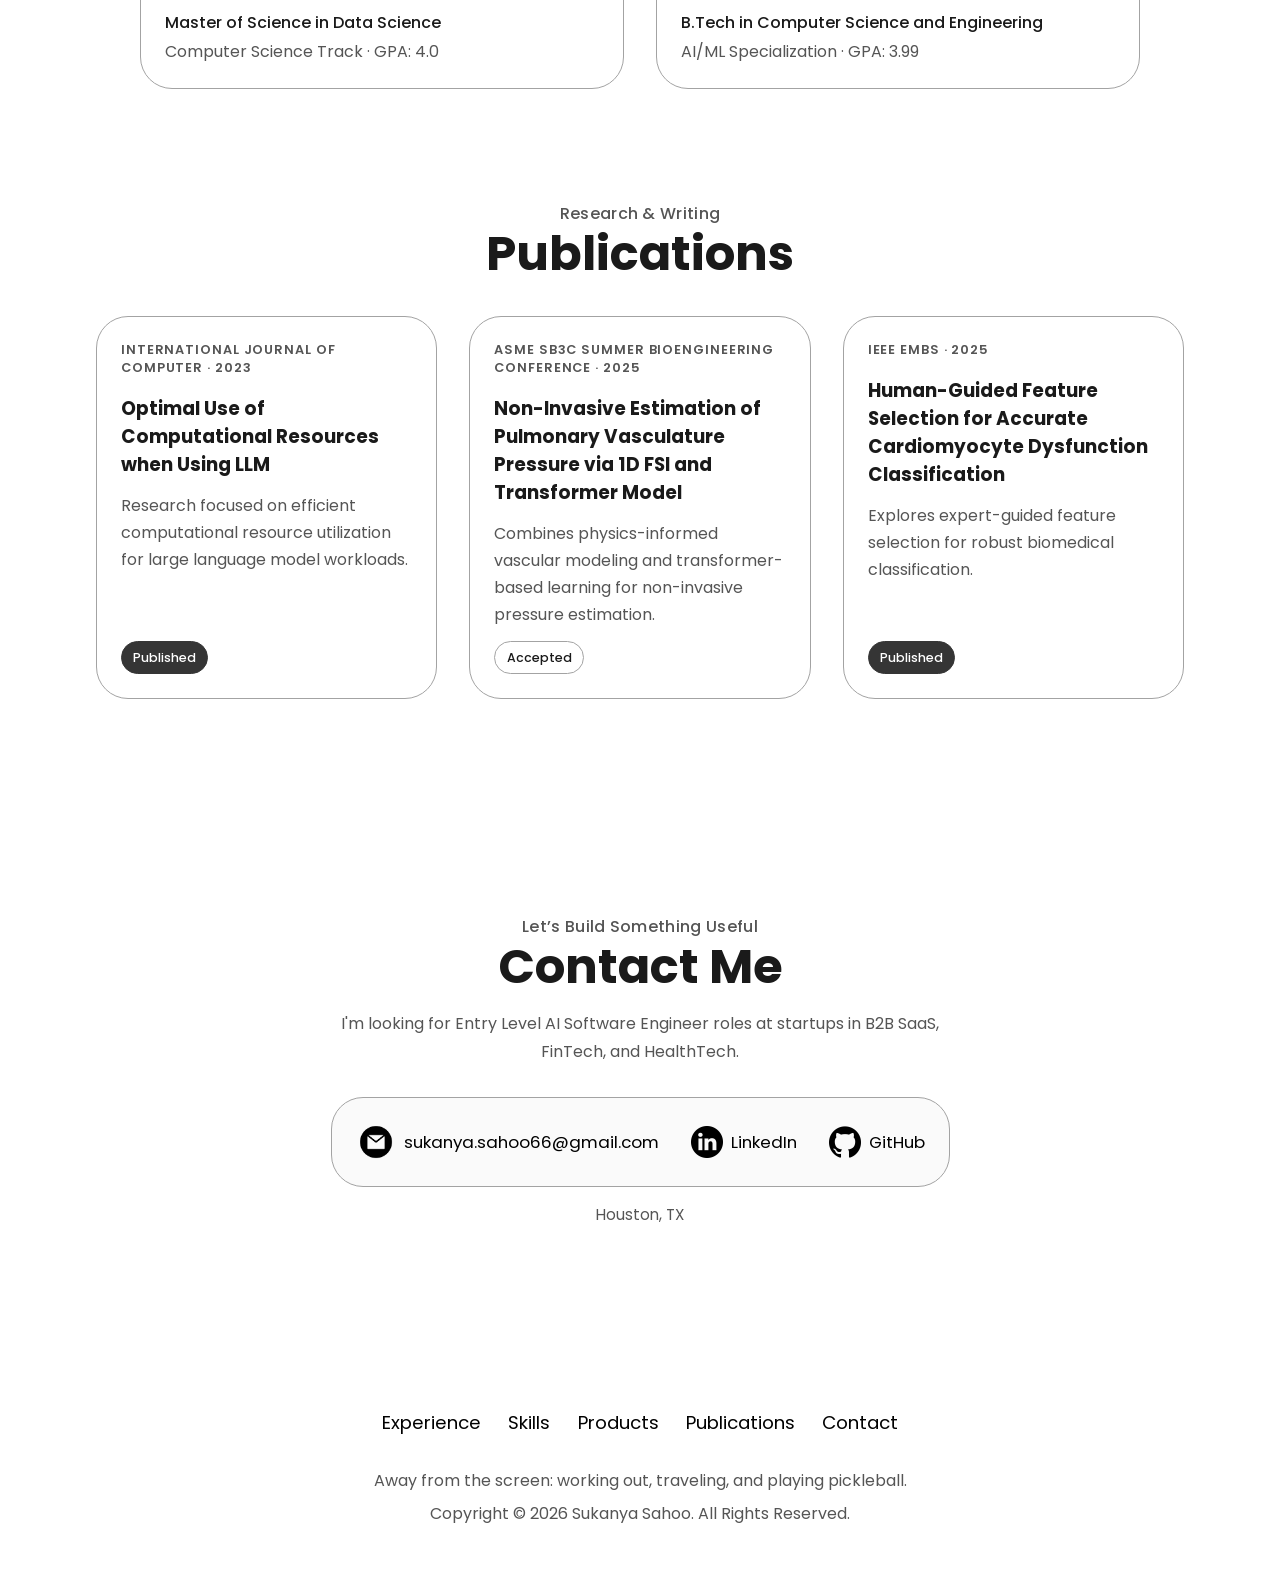
==== commit 338b2294: "chore: update exp" ====
--- a/index.html
+++ b/index.html
@@ -64,7 +64,7 @@
           <h1 class="title">Sukanya Sahoo</h1>
           <p class="section__text__p2">AI/ML Engineer</p>
           <p class="hero-summary">
-            AI/ML Engineer with 2+ years of experience 
+            AI/ML Engineer with 3+ years of experience 
             building production systems across B2B Enterprise, FinTech, and HealthTech, 
             with systems serving 350K+ users and processing 30M+ logs per day. 
             Plus 3 AI research papers including work accepted at IEEE EMBS 2025.
